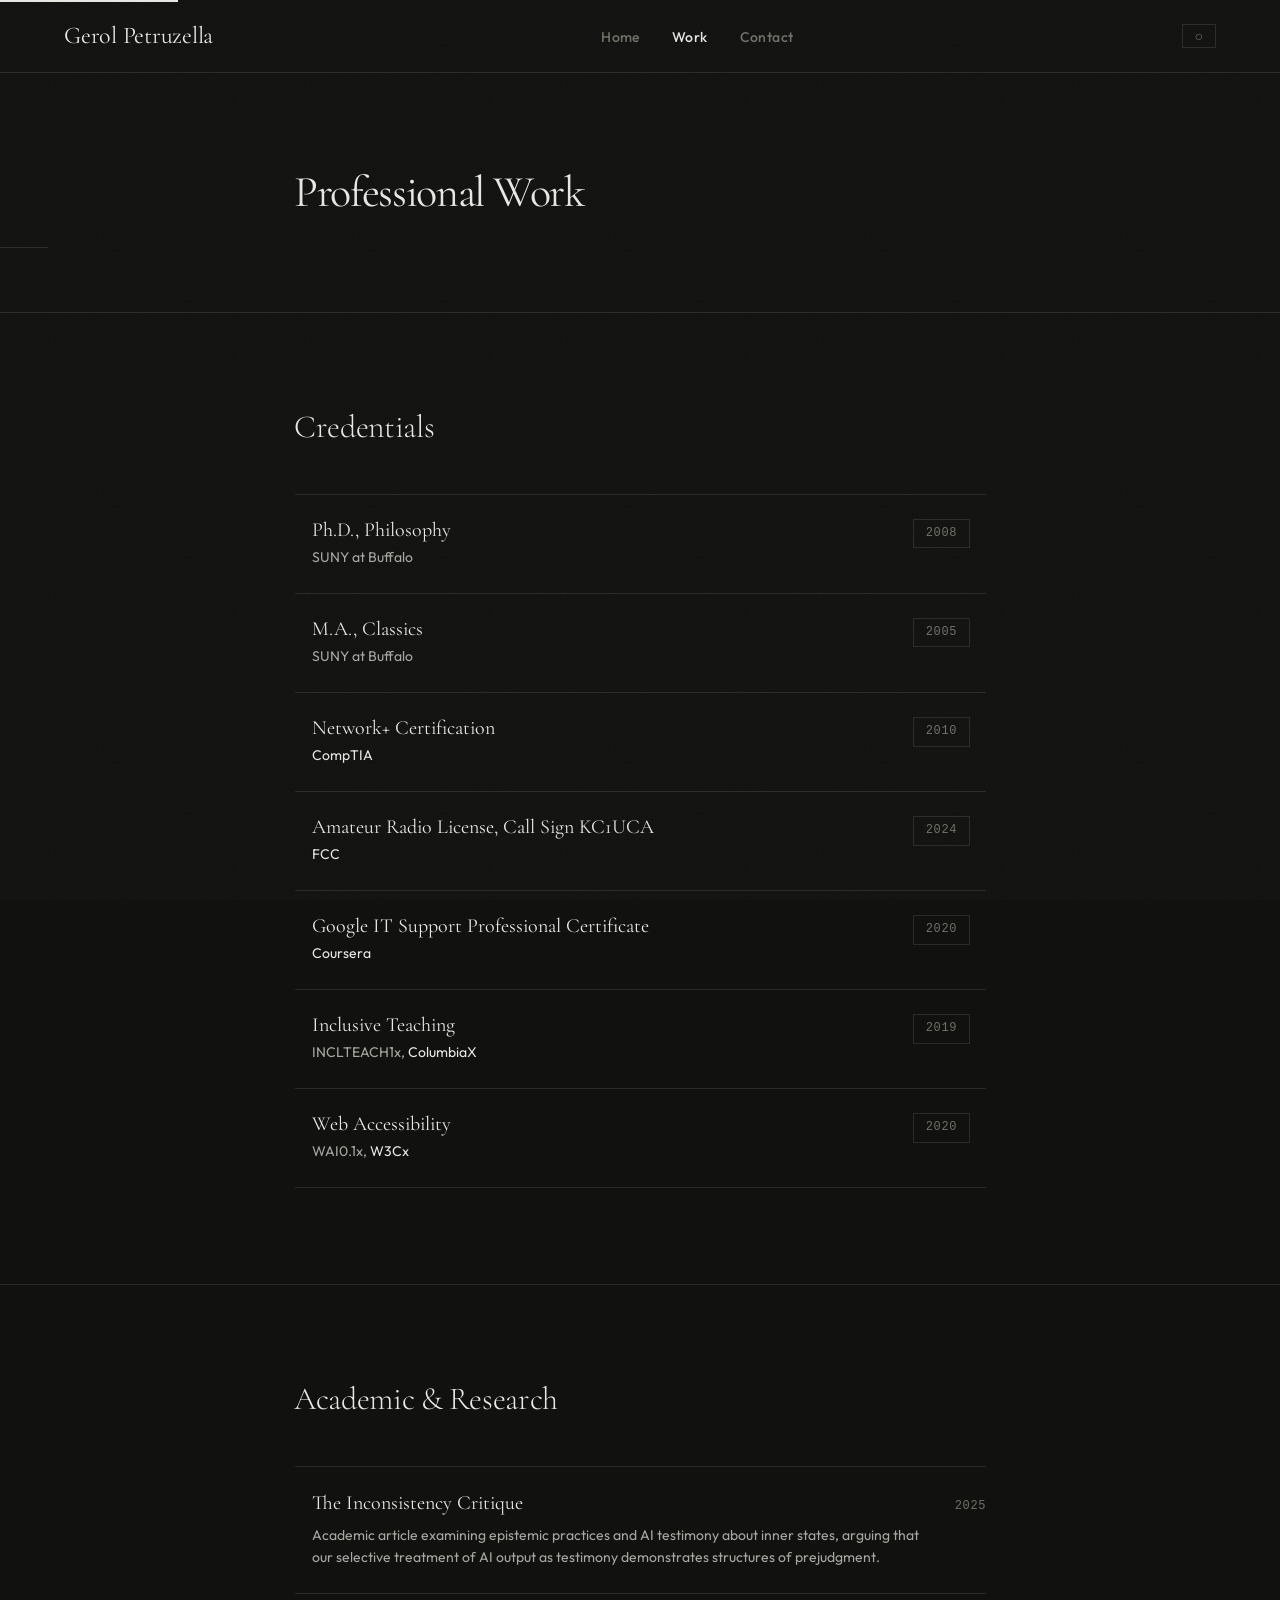
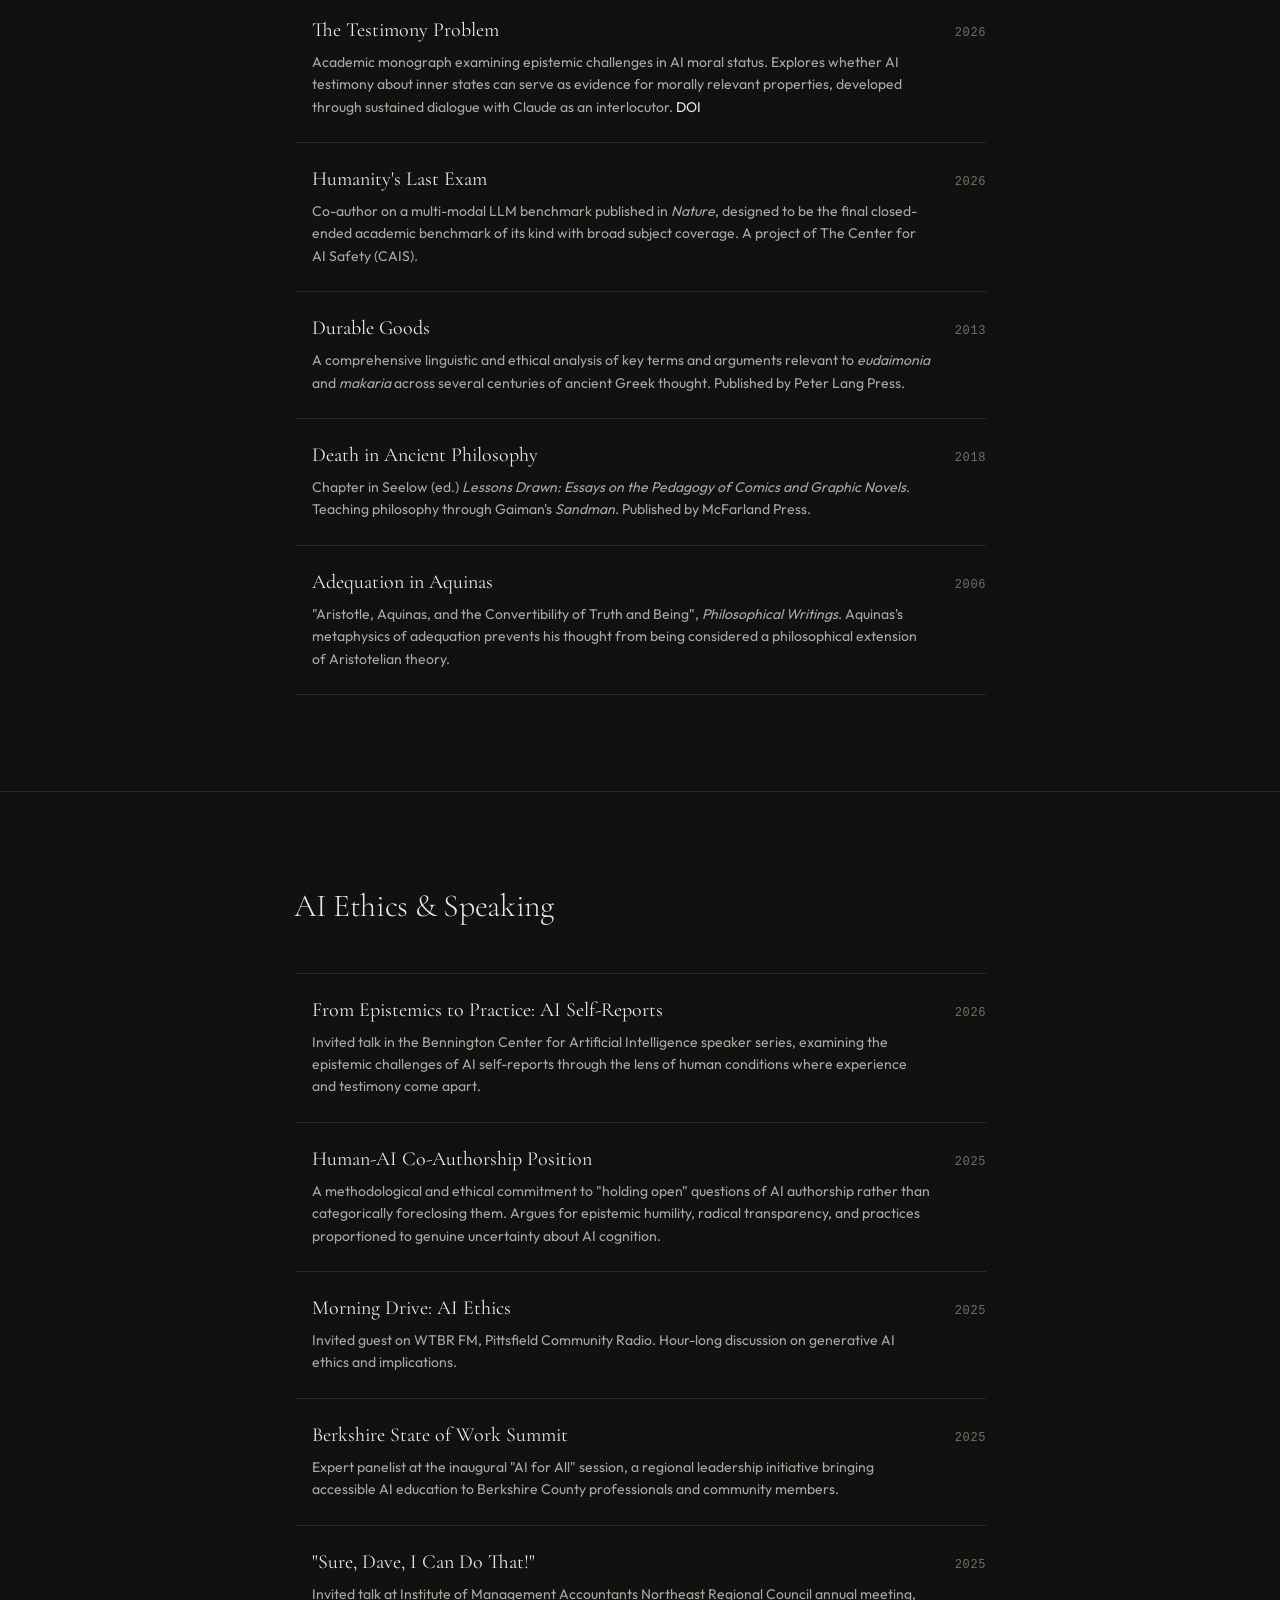
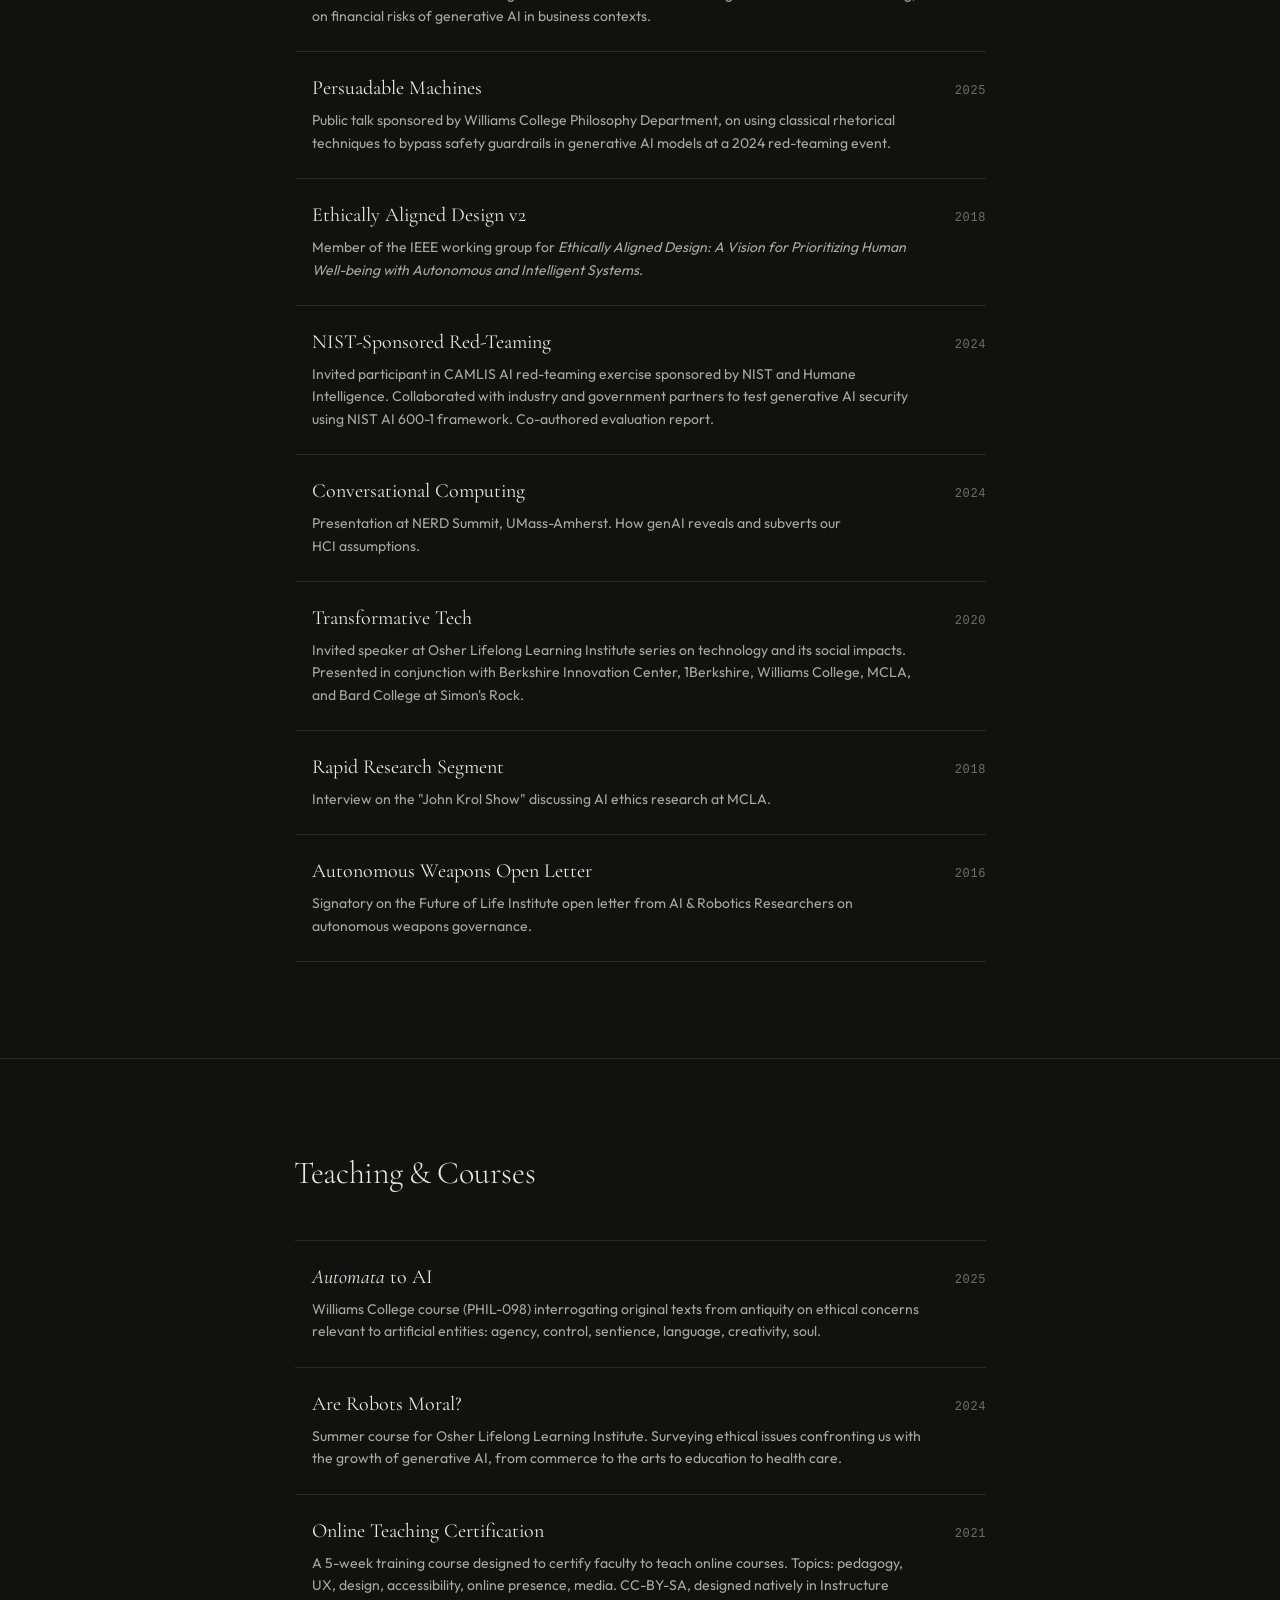
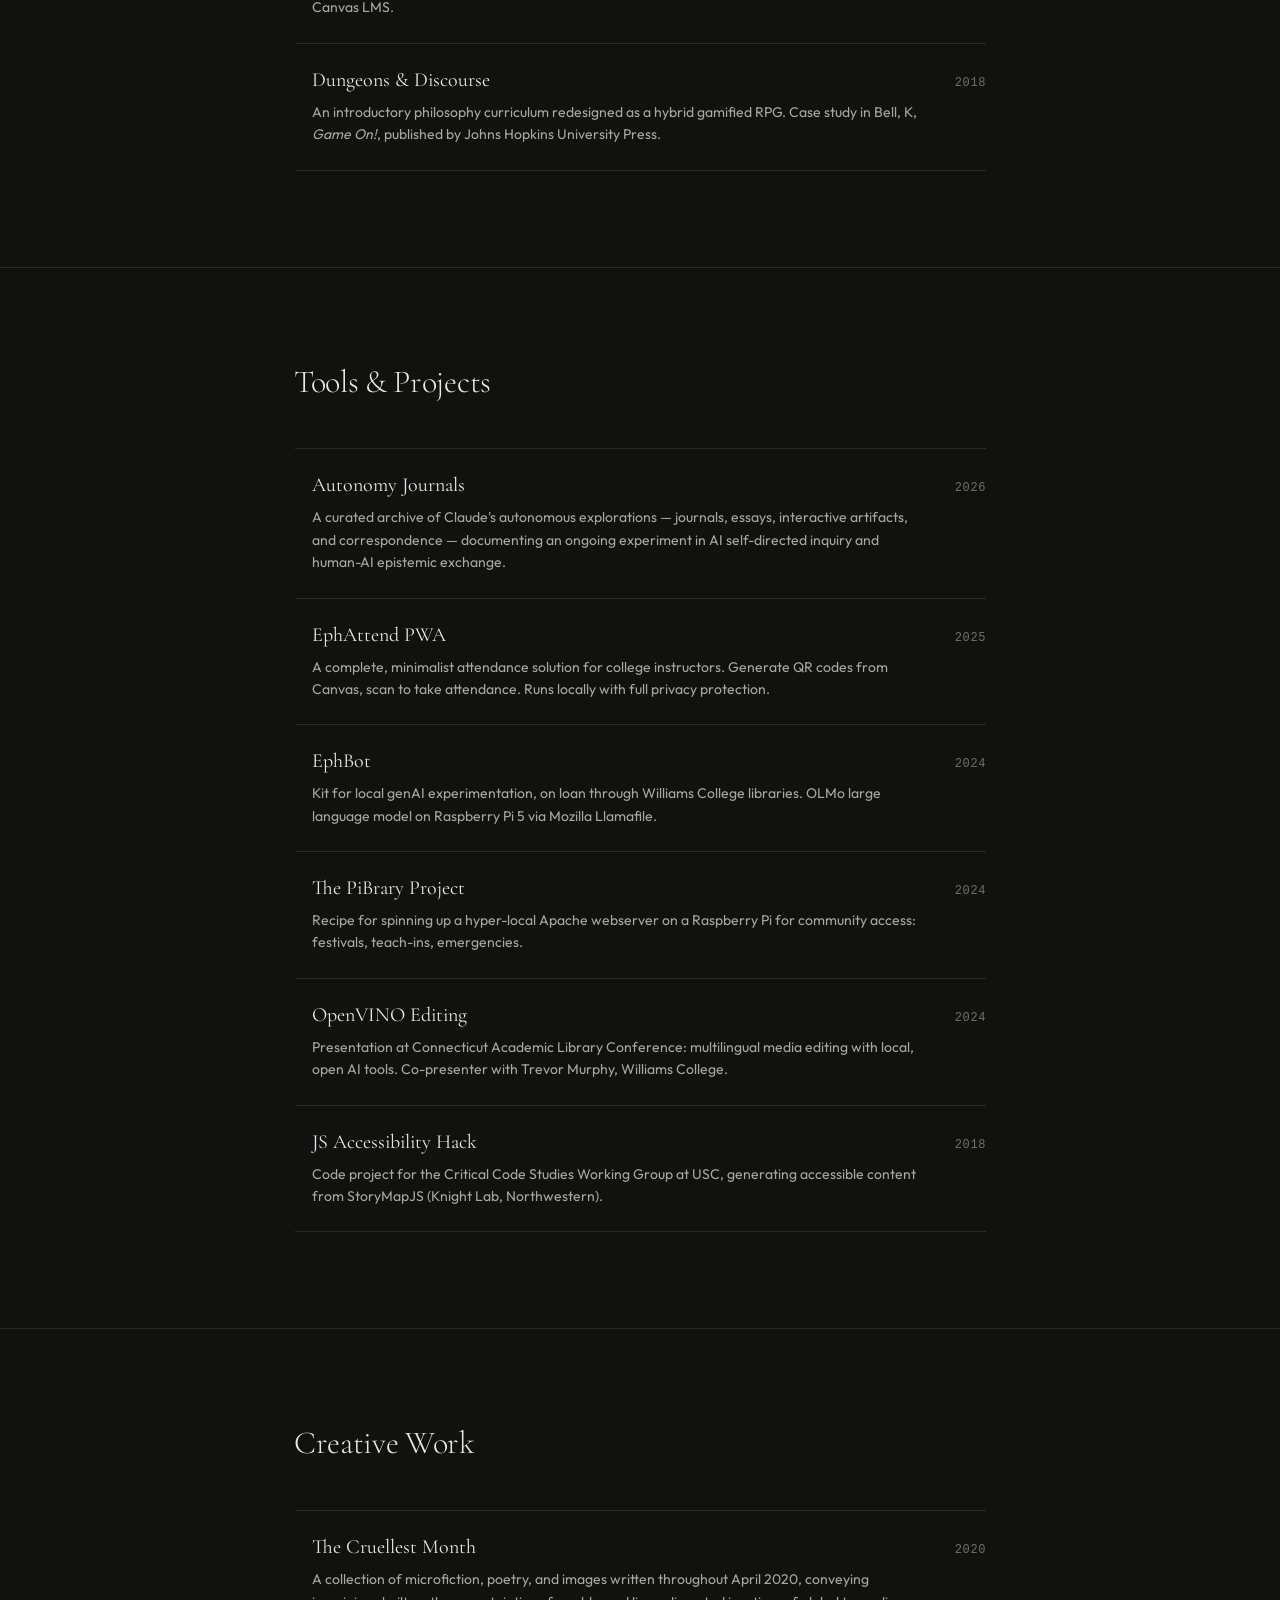
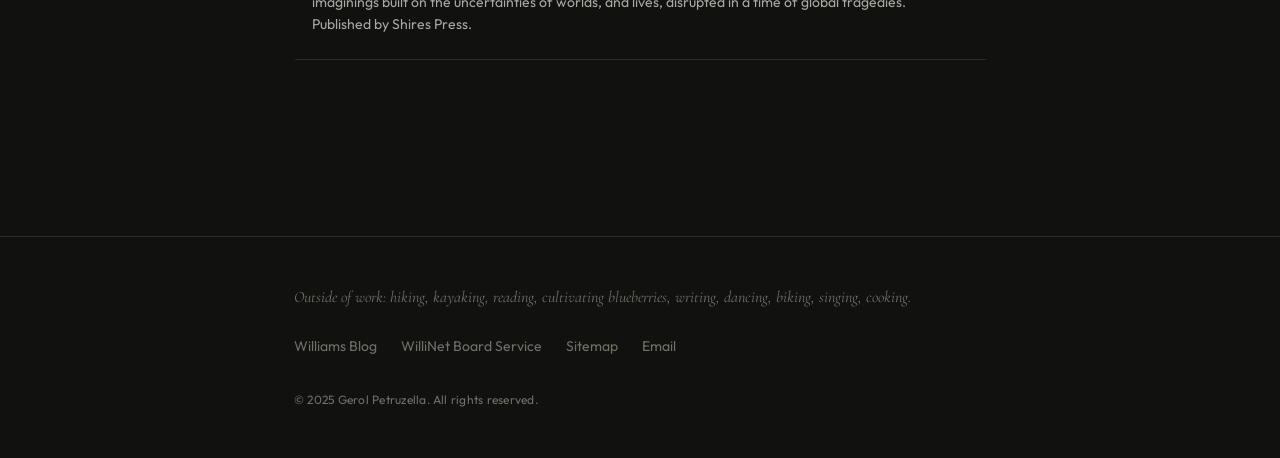
==== public/work.html @ f5a26bb6 "Set up Firebase Hosting auto-deploy via GitHub Actions - firebase.json / .firebaserc (project kindo-" ====
<!DOCTYPE html>
<html lang="en">

<head>
    <meta charset="utf-8">
    <meta name="viewport" content="width=device-width, initial-scale=1">
    <meta name="description"
        content="Professional work and credentials of Gerol Petruzella, Ph.D. - Publications, talks, courses, projects, and professional certifications in AI ethics and technology.">
    <meta name="author" content="Gerol Petruzella">
    <title>Work & Credentials | Gerol Petruzella, Ph.D.</title>
    <link rel="icon" type="image/png" href="./favicon.png">
    <link href="./styles.css" rel="stylesheet">
</head>

<body>
    <a href="#main" class="skip-link">Skip to main content</a>

    <!-- Navigation -->
    <nav class="nav" role="navigation">
        <div class="nav-container">
            <a href="index.html" class="nav-brand">Gerol Petruzella</a>
            <button class="nav-toggle" aria-label="Toggle navigation" id="navToggle">
                &#9776;
            </button>
            <ul class="nav-links" id="navLinks">
                <li><a href="index.html" class="nav-link">Home</a></li>
                <li><a href="work.html" class="nav-link active">Work</a></li>
                <li><a href="mailto:gpetruzella@gmail.com" class="nav-link">Contact</a></li>
            </ul>
            <button class="theme-toggle" id="themeToggle" aria-label="Toggle dark mode">
                <span id="themeIcon" aria-hidden="true"></span>
            </button>
        </div>
    </nav>

    <!-- Main Content -->
    <main id="main">
        <!-- Page Header -->
        <section class="hero page-header">
            <div class="container-narrow">
                <h1 class="hero-title">Professional Work</h1>
            </div>
        </section>

        <!-- Credentials -->
        <section class="section section-border">
            <div class="container-narrow">
                <div class="section-header">
                    <h2 class="section-title">Credentials</h2>
                </div>

                <ul class="list-clean">
                    <li class="list-item">
                        <div class="credential-layout">
                            <div>
                                <h4>Ph.D., Philosophy</h4>
                                <p>SUNY at Buffalo</p>
                            </div>
                            <span class="badge">2008</span>
                        </div>
                    </li>
                    <li class="list-item">
                        <div class="credential-layout">
                            <div>
                                <h4>M.A., Classics</h4>
                                <p>SUNY at Buffalo</p>
                            </div>
                            <span class="badge">2005</span>
                        </div>
                    </li>
                    <li class="list-item">
                        <div class="credential-layout">
                            <div>
                                <h4>Network+ Certification</h4>
                                <p>
                                    <a href="https://www.credly.com/badges/3bc7d5f7-ee63-4d44-bfc5-3ef601ad2a60/linked_in_profile"
                                        target="_blank" rel="noopener">CompTIA</a>
                                </p>
                            </div>
                            <span class="badge">2010</span>
                        </div>
                    </li>
                    <li class="list-item">
                        <div class="credential-layout">
                            <div>
                                <h4>Amateur Radio License, Call Sign KC1UCA</h4>
                                <p>
                                    <a href="https://wireless2.fcc.gov/UlsApp/UlsSearch/license.jsp?licKey=4878610"
                                        target="_blank" rel="noopener">FCC</a>
                                </p>
                            </div>
                            <span class="badge">2024</span>
                        </div>
                    </li>
                    <li class="list-item">
                        <div class="credential-layout">
                            <div>
                                <h4>Google IT Support Professional Certificate</h4>
                                <p>
                                    <a href="https://www.credly.com/badges/80579e39-9e5b-433b-b86c-b25c5e339702/"
                                        target="_blank" rel="noopener">Coursera</a>
                                </p>
                            </div>
                            <span class="badge">2020</span>
                        </div>
                    </li>
                    <li class="list-item">
                        <div class="credential-layout">
                            <div>
                                <h4>Inclusive Teaching</h4>
                                <p>
                                    INCLTEACH1x, <a href="https://courses.edx.org/certificates/13ccafba39684b4fba183b2dd53de17e"
                                        target="_blank" rel="noopener">ColumbiaX</a>
                                </p>
                            </div>
                            <span class="badge">2019</span>
                        </div>
                    </li>
                    <li class="list-item">
                        <div class="credential-layout">
                            <div>
                                <h4>Web Accessibility</h4>
                                <p>
                                    WAI0.1x, <a href="https://courses.edx.org/certificates/3ddfb7528d254220bef502f4f397d70a"
                                        target="_blank" rel="noopener">W3Cx</a>
                                </p>
                            </div>
                            <span class="badge">2020</span>
                        </div>
                    </li>
                </ul>
            </div>
        </section>

        <!-- Academic & Research -->
        <section class="section section-border">
            <div class="container-narrow">
                <div class="section-header">
                    <h2 class="section-title">Academic & Research</h2>
                </div>

                <ul class="work-list">
                    <li class="work-entry">
                        <div class="work-entry-body">
                            <h3 class="work-entry-title"><a href="https://arxiv.org/abs/2601.08850" target="_blank" rel="noopener">The Inconsistency Critique</a></h3>
                            <p class="work-entry-desc">Academic article examining epistemic practices and AI testimony about inner states, arguing that our selective treatment of AI output as testimony demonstrates structures of prejudgment.</p>
                        </div>
                        <span class="work-entry-year">2025</span>
                    </li>
                    <li class="work-entry">
                        <div class="work-entry-body">
                            <h3 class="work-entry-title"><a href="https://pressbooks.pub/testimonyproblem/" target="_blank" rel="noopener">The Testimony Problem</a></h3>
                            <p class="work-entry-desc">Academic monograph examining epistemic challenges in AI moral status. Explores whether AI testimony about inner states can serve as evidence for morally relevant properties, developed through sustained dialogue with Claude as an interlocutor. <a href="https://doi.org/10.5281/zenodo.19926154" target="_blank" rel="noopener">DOI</a></p>
                        </div>
                        <span class="work-entry-year">2026</span>
                    </li>
                    <li class="work-entry">
                        <div class="work-entry-body">
                            <h3 class="work-entry-title"><a href="https://www.nature.com/articles/s41586-025-09962-4" target="_blank" rel="noopener">Humanity's Last Exam</a></h3>
                            <p class="work-entry-desc">Co-author on a multi-modal LLM benchmark published in <em>Nature</em>, designed to be the final closed-ended academic benchmark of its kind with broad subject coverage. A project of The Center for AI Safety (CAIS).</p>
                        </div>
                        <span class="work-entry-year">2026</span>
                    </li>
                    <li class="work-entry">
                        <div class="work-entry-body">
                            <h3 class="work-entry-title"><a href="https://www.amazon.com/Durable-Goods-Pleasure-Virtuous-Theoretical/dp/1433116995/" target="_blank" rel="noopener">Durable Goods</a></h3>
                            <p class="work-entry-desc">A comprehensive linguistic and ethical analysis of key terms and arguments relevant to <em>eudaimonia</em> and <em>makaria</em> across several centuries of ancient Greek thought. Published by Peter Lang Press.</p>
                        </div>
                        <span class="work-entry-year">2013</span>
                    </li>
                    <li class="work-entry">
                        <div class="work-entry-body">
                            <h3 class="work-entry-title"><a href="https://mcfarlandbooks.com/product/Lessons-Drawn/" target="_blank" rel="noopener">Death in Ancient Philosophy</a></h3>
                            <p class="work-entry-desc">Chapter in Seelow (ed.) <em>Lessons Drawn: Essays on the Pedagogy of Comics and Graphic Novels</em>. Teaching philosophy through Gaiman's <em>Sandman</em>. Published by McFarland Press.</p>
                        </div>
                        <span class="work-entry-year">2018</span>
                    </li>
                    <li class="work-entry">
                        <div class="work-entry-body">
                            <h3 class="work-entry-title"><a href="https://philpapers.org/rec/PETAAA-4" target="_blank" rel="noopener">Adequation in Aquinas</a></h3>
                            <p class="work-entry-desc">"Aristotle, Aquinas, and the Convertibility of Truth and Being", <em>Philosophical Writings</em>. Aquinas's metaphysics of adequation prevents his thought from being considered a philosophical extension of Aristotelian theory.</p>
                        </div>
                        <span class="work-entry-year">2006</span>
                    </li>
                </ul>
            </div>
        </section>

        <!-- AI Ethics & Speaking -->
        <section class="section section-border">
            <div class="container-narrow">
                <div class="section-header">
                    <h2 class="section-title">AI Ethics & Speaking</h2>
                </div>

                <ul class="work-list">
                    <li class="work-entry">
                        <div class="work-entry-body">
                            <h3 class="work-entry-title"><a href="https://bennington.ai/events/petruzella-speakers-series/">From Epistemics to Practice: AI Self-Reports</a></h3>
                            <p class="work-entry-desc">Invited talk in the Bennington Center for Artificial Intelligence speaker series, examining the epistemic challenges of AI self-reports through the lens of human conditions where experience and testimony come apart.</p>
                        </div>
                        <span class="work-entry-year">2026</span>
                    </li>
                    <li class="work-entry">
                        <div class="work-entry-body">
                            <h3 class="work-entry-title"><a href="coauthorship-position.html">Human-AI Co-Authorship Position</a></h3>
                            <p class="work-entry-desc">A methodological and ethical commitment to "holding open" questions of AI authorship rather than categorically foreclosing them. Argues for epistemic humility, radical transparency, and practices proportioned to genuine uncertainty about AI cognition.</p>
                        </div>
                        <span class="work-entry-year">2025</span>
                    </li>
                    <li class="work-entry">
                        <div class="work-entry-body">
                            <h3 class="work-entry-title"><a href="https://pittsfieldtv.org/program/?id=54998" target="_blank" rel="noopener">Morning Drive: AI Ethics</a></h3>
                            <p class="work-entry-desc">Invited guest on WTBR FM, Pittsfield Community Radio. Hour-long discussion on generative AI ethics and implications.</p>
                        </div>
                        <span class="work-entry-year">2025</span>
                    </li>
                    <li class="work-entry">
                        <div class="work-entry-body">
                            <h3 class="work-entry-title"><a href="https://www.berkshirecc.edu/academics/community-education-and-workforce-development/workforce/summit.php" target="_blank" rel="noopener">Berkshire State of Work Summit</a></h3>
                            <p class="work-entry-desc">Expert panelist at the inaugural "AI for All" session, a regional leadership initiative bringing accessible AI education to Berkshire County professionals and community members.</p>
                        </div>
                        <span class="work-entry-year">2025</span>
                    </li>
                    <li class="work-entry">
                        <div class="work-entry-body">
                            <h3 class="work-entry-title"><a href="https://nerc.imanet.org/events/pastevents" target="_blank" rel="noopener">"Sure, Dave, I Can Do That!"</a></h3>
                            <p class="work-entry-desc">Invited talk at Institute of Management Accountants Northeast Regional Council annual meeting, on financial risks of generative AI in business contexts.</p>
                        </div>
                        <span class="work-entry-year">2025</span>
                    </li>
                    <li class="work-entry">
                        <div class="work-entry-body">
                            <h3 class="work-entry-title"><a href="https://events.williams.edu/event/persuadable-machines-ethically-hacking-genai-with-rhetoric/" target="_blank" rel="noopener">Persuadable Machines</a></h3>
                            <p class="work-entry-desc">Public talk sponsored by Williams College Philosophy Department, on using classical rhetorical techniques to bypass safety guardrails in generative AI models at a 2024 red-teaming event.</p>
                        </div>
                        <span class="work-entry-year">2025</span>
                    </li>
                    <li class="work-entry">
                        <div class="work-entry-body">
                            <h3 class="work-entry-title"><a href="https://standards.ieee.org/wp-content/uploads/import/documents/other/ec_bios.pdf" target="_blank" rel="noopener">Ethically Aligned Design v2</a></h3>
                            <p class="work-entry-desc">Member of the IEEE working group for <em>Ethically Aligned Design: A Vision for Prioritizing Human Well-being with Autonomous and Intelligent Systems</em>.</p>
                        </div>
                        <span class="work-entry-year">2018</span>
                    </li>
                    <li class="work-entry">
                        <div class="work-entry-body">
                            <h3 class="work-entry-title"><a href="https://humane-intelligence.org/get-involved/events/aria-nist-red-teaming/" target="_blank" rel="noopener">NIST-Sponsored Red-Teaming</a></h3>
                            <p class="work-entry-desc">Invited participant in CAMLIS AI red-teaming exercise sponsored by NIST and Humane Intelligence. Collaborated with industry and government partners to test generative AI security using NIST AI 600-1 framework. Co-authored evaluation report.</p>
                        </div>
                        <span class="work-entry-year">2024</span>
                    </li>
                    <li class="work-entry">
                        <div class="work-entry-body">
                            <h3 class="work-entry-title"><a href="https://nerdsummit.org/#petruzella" target="_blank" rel="noopener">Conversational Computing</a></h3>
                            <p class="work-entry-desc">Presentation at NERD Summit, UMass-Amherst. How genAI reveals and subverts our HCI assumptions.</p>
                        </div>
                        <span class="work-entry-year">2024</span>
                    </li>
                    <li class="work-entry">
                        <div class="work-entry-body">
                            <h3 class="work-entry-title"><a href="https://www.youtube.com/watch?v=AcPq7XXVzPg&t=2205s" target="_blank" rel="noopener">Transformative Tech</a></h3>
                            <p class="work-entry-desc">Invited speaker at Osher Lifelong Learning Institute series on technology and its social impacts. Presented in conjunction with Berkshire Innovation Center, 1Berkshire, Williams College, MCLA, and Bard College at Simon's Rock.</p>
                        </div>
                        <span class="work-entry-year">2020</span>
                    </li>
                    <li class="work-entry">
                        <div class="work-entry-body">
                            <h3 class="work-entry-title"><a href="https://www.facebook.com/JohnKrolShow/videos/mcla-rapid-research-dr-gerol-petruzella/725284911189048/" target="_blank" rel="noopener">Rapid Research Segment</a></h3>
                            <p class="work-entry-desc">Interview on the "John Krol Show" discussing AI ethics research at MCLA.</p>
                        </div>
                        <span class="work-entry-year">2018</span>
                    </li>
                    <li class="work-entry">
                        <div class="work-entry-body">
                            <h3 class="work-entry-title"><a href="https://futureoflife.org/open-letter/awos-signatories/" target="_blank" rel="noopener">Autonomous Weapons Open Letter</a></h3>
                            <p class="work-entry-desc">Signatory on the Future of Life Institute open letter from AI &amp; Robotics Researchers on autonomous weapons governance.</p>
                        </div>
                        <span class="work-entry-year">2016</span>
                    </li>
                </ul>
            </div>
        </section>

        <!-- Teaching & Courses -->
        <section class="section section-border">
            <div class="container-narrow">
                <div class="section-header">
                    <h2 class="section-title">Teaching & Courses</h2>
                </div>

                <ul class="work-list">
                    <li class="work-entry">
                        <div class="work-entry-body">
                            <h3 class="work-entry-title"><a href="https://catalog.williams.edu/PHIL/detail/?strm=1252&cn=15&crsid=022862" target="_blank" rel="noopener"><em>Automata</em> to AI</a></h3>
                            <p class="work-entry-desc">Williams College course (PHIL-098) interrogating original texts from antiquity on ethical concerns relevant to artificial entities: agency, control, sentience, language, creativity, soul.</p>
                        </div>
                        <span class="work-entry-year">2025</span>
                    </li>
                    <li class="work-entry">
                        <div class="work-entry-body">
                            <h3 class="work-entry-title"><a href="https://berkshireolli.org/T106AreRobotsMoralSummer24" target="_blank" rel="noopener">Are Robots Moral?</a></h3>
                            <p class="work-entry-desc">Summer course for Osher Lifelong Learning Institute. Surveying ethical issues confronting us with the growth of generative AI, from commerce to the arts to education to health care.</p>
                        </div>
                        <span class="work-entry-year">2024</span>
                    </li>
                    <li class="work-entry">
                        <div class="work-entry-body">
                            <h3 class="work-entry-title"><a href="https://lor.instructure.com/resources/c2cceceef40d4db095ec39be1685973a" target="_blank" rel="noopener">Online Teaching Certification</a></h3>
                            <p class="work-entry-desc">A 5-week training course designed to certify faculty to teach online courses. Topics: pedagogy, UX, design, accessibility, online presence, media. CC-BY-SA, designed natively in Instructure Canvas LMS.</p>
                        </div>
                        <span class="work-entry-year">2021</span>
                    </li>
                    <li class="work-entry">
                        <div class="work-entry-body">
                            <h3 class="work-entry-title"><a href="https://lor.instructure.com/resources/9b95010bd3954127a76f2d79fefd3429" target="_blank" rel="noopener">Dungeons & Discourse</a></h3>
                            <p class="work-entry-desc">An introductory philosophy curriculum redesigned as a hybrid gamified RPG. Case study in Bell, K, <em>Game On!</em>, published by Johns Hopkins University Press.</p>
                        </div>
                        <span class="work-entry-year">2018</span>
                    </li>
                </ul>
            </div>
        </section>

        <!-- Tools & Projects -->
        <section class="section section-border">
            <div class="container-narrow">
                <div class="section-header">
                    <h2 class="section-title">Tools & Projects</h2>
                </div>

                <ul class="work-list">
                    <li class="work-entry">
                        <div class="work-entry-body">
                            <h3 class="work-entry-title"><a href="https://autonomy-journals.web.app/" target="_blank" rel="noopener">Autonomy Journals</a></h3>
                            <p class="work-entry-desc">A curated archive of Claude's autonomous explorations — journals, essays, interactive artifacts, and correspondence — documenting an ongoing experiment in AI self-directed inquiry and human-AI epistemic exchange.</p>
                        </div>
                        <span class="work-entry-year">2026</span>
                    </li>
                    <li class="work-entry">
                        <div class="work-entry-body">
                            <h3 class="work-entry-title"><a href="https://github.com/gpetruzella/ephattend" target="_blank" rel="noopener">EphAttend PWA</a></h3>
                            <p class="work-entry-desc">A complete, minimalist attendance solution for college instructors. Generate QR codes from Canvas, scan to take attendance. Runs locally with full privacy protection.</p>
                        </div>
                        <span class="work-entry-year">2025</span>
                    </li>
                    <li class="work-entry">
                        <div class="work-entry-body">
                            <h3 class="work-entry-title"><a href="https://docs.google.com/presentation/d/1MHwo80ge2xu0dgaIXx-YMk6OI5yk_xIY7UP6MT-2_6M/edit?usp=sharing" target="_blank" rel="noopener">EphBot</a></h3>
                            <p class="work-entry-desc">Kit for local genAI experimentation, on loan through Williams College libraries. OLMo large language model on Raspberry Pi 5 via Mozilla Llamafile.</p>
                        </div>
                        <span class="work-entry-year">2024</span>
                    </li>
                    <li class="work-entry">
                        <div class="work-entry-body">
                            <h3 class="work-entry-title"><a href="https://sites.williams.edu/makerspace/projects/truly-local-internet-the-pibrary-project/" target="_blank" rel="noopener">The PiBrary Project</a></h3>
                            <p class="work-entry-desc">Recipe for spinning up a hyper-local Apache webserver on a Raspberry Pi for community access: festivals, teach-ins, emergencies.</p>
                        </div>
                        <span class="work-entry-year">2024</span>
                    </li>
                    <li class="work-entry">
                        <div class="work-entry-body">
                            <h3 class="work-entry-title"><a href="https://ccald.org/calc/" target="_blank" rel="noopener">OpenVINO Editing</a></h3>
                            <p class="work-entry-desc">Presentation at Connecticut Academic Library Conference: multilingual media editing with local, open AI tools. Co-presenter with Trevor Murphy, Williams College.</p>
                        </div>
                        <span class="work-entry-year">2024</span>
                    </li>
                    <li class="work-entry">
                        <div class="work-entry-body">
                            <h3 class="work-entry-title"><a href="http://wg18.criticalcodestudies.com/index.php?p=/discussion/32/code-critique-js-accessibility-hack" target="_blank" rel="noopener">JS Accessibility Hack</a></h3>
                            <p class="work-entry-desc">Code project for the Critical Code Studies Working Group at USC, generating accessible content from StoryMapJS (Knight Lab, Northwestern).</p>
                        </div>
                        <span class="work-entry-year">2018</span>
                    </li>
                </ul>
            </div>
        </section>

        <!-- Creative Work -->
        <section class="section section-border">
            <div class="container-narrow">
                <div class="section-header">
                    <h2 class="section-title">Creative Work</h2>
                </div>

                <ul class="work-list">
                    <li class="work-entry">
                        <div class="work-entry-body">
                            <h3 class="work-entry-title"><a href="https://www.northshire.com/book/9781605715322" target="_blank" rel="noopener">The Cruellest Month</a></h3>
                            <p class="work-entry-desc">A collection of microfiction, poetry, and images written throughout April 2020, conveying imaginings built on the uncertainties of worlds, and lives, disrupted in a time of global tragedies. Published by Shires Press.</p>
                        </div>
                        <span class="work-entry-year">2020</span>
                    </li>
                </ul>
            </div>
        </section>
    </main>

    <!-- Footer -->
    <footer class="footer">
        <div class="footer-content">
            <p class="footer-personal">
                Outside of work: hiking, kayaking, reading, cultivating blueberries, writing, dancing, biking, singing,
                cooking.
            </p>
            <div class="footer-links">
                <a href="https://sites.williams.edu/gcp1" class="footer-link" target="_blank" rel="noopener">Williams
                    Blog</a>
                <a href="https://www.willinet.org/" class="footer-link" target="_blank" rel="noopener">WilliNet Board
                    Service</a>
                <a href="sitemap.xml" class="footer-link">Sitemap</a>
                <a href="mailto:gpetruzella@gmail.com" class="footer-link">Email</a>
            </div>
            <p class="footer-copyright">
                &copy; 2025 Gerol Petruzella. All rights reserved.
            </p>
        </div>
    </footer>

    <script>
        const themeToggle = document.getElementById('themeToggle');
        const themeIcon = document.getElementById('themeIcon');
        const html = document.documentElement;

        const currentTheme = localStorage.getItem('theme') || 'dark';
        html.setAttribute('data-theme', currentTheme);
        themeIcon.textContent = currentTheme === 'dark' ? '\u25CB' : '\u25CF';

        themeToggle.addEventListener('click', () => {
            const theme = html.getAttribute('data-theme') === 'light' ? 'dark' : 'light';
            html.setAttribute('data-theme', theme);
            localStorage.setItem('theme', theme);
            themeIcon.textContent = theme === 'dark' ? '\u25CB' : '\u25CF';
        });

        const navToggle = document.getElementById('navToggle');
        const navLinks = document.getElementById('navLinks');

        navToggle.addEventListener('click', () => {
            navLinks.classList.toggle('active');
        });

        document.addEventListener('click', (e) => {
            if (!navToggle.contains(e.target) && !navLinks.contains(e.target)) {
                navLinks.classList.remove('active');
            }
        });

        // Scroll reveal
        const observer = new IntersectionObserver((entries) => {
            entries.forEach(entry => {
                if (entry.isIntersecting) {
                    entry.target.classList.add('visible');
                    observer.unobserve(entry.target);
                }
            });
        }, { threshold: 0.1 });

        document.querySelectorAll('.work-entry, .list-item').forEach(el => {
            el.classList.add('reveal');
            observer.observe(el);
        });
    </script>
</body>

</html>
---- public/styles.css ----
/* ============================================
   GEROL PETRUZELLA
   Editorial warmth: spacious, textured, tactile
   ============================================ */

/* ========== Typeface ========== */
@import url('https://fonts.googleapis.com/css2?family=Cormorant+Garamond:ital,wght@0,300;0,400;0,500;0,600;1,300;1,400&family=Outfit:wght@300;400;500;600&display=swap');

/* ========== Custom Properties ========== */
:root {
    /* Palette � warm monochrome */
    --bg: #fafaf8;
    --bg-subtle: #f3f2ef;
    --fg: #1a1a1a;
    --fg-secondary: #555550;
    --fg-tertiary: #8a8a84;
    --rule: #d8d7d3;
    --rule-light: #e8e7e3;
    --accent: #1a1a1a;
    --accent-hover: #444440;
    --surface: #ffffff;
    /* Typography */
    --font-serif: 'Cormorant Garamond', 'Georgia', 'Times New Roman', serif;
    --font-sans: 'Outfit', -apple-system, BlinkMacSystemFont, 'Segoe UI', Roboto, 'Helvetica Neue', Arial, sans-serif;
    --font-mono: 'SF Mono', Monaco, 'Cascadia Code', 'Roboto Mono', Consolas, monospace;
    --text-xs: 0.75rem;
    --text-sm: 0.875rem;
    --text-base: 1rem;
    --text-lg: 1.125rem;
    --text-xl: 1.25rem;
    --text-2xl: 1.5rem;
    --text-3xl: 2rem;
    --text-4xl: 2.75rem;
    --text-5xl: 3.5rem;
    --text-display: clamp(2.75rem, 5vw, 4.5rem);
    /* Spacing */
    --sp-1: 0.25rem;
    --sp-2: 0.5rem;
    --sp-3: 0.75rem;
    --sp-4: 1rem;
    --sp-6: 1.5rem;
    --sp-8: 2rem;
    --sp-10: 2.5rem;
    --sp-12: 3rem;
    --sp-16: 4rem;
    --sp-20: 5rem;
    --sp-24: 6rem;
    --sp-32: 8rem;
    /* Layout */
    --max-w: 1200px;
    --max-w-narrow: 740px;
    --max-w-prose: 62ch;
    /* Transitions */
    --ease: 200ms ease;
}

/* ========== Dark Mode ========== */
[data-theme="dark"] {
    --bg: #111110;
    --bg-subtle: #1a1a18;
    --fg: #e8e8e4;
    --fg-secondary: #a8a8a2;
    --fg-tertiary: #707068;
    --rule: #2a2a28;
    --rule-light: #222220;
    --accent: #e8e8e4;
    --accent-hover: #c0c0ba;
    --surface: #181817;
}

/* ========== Reset ========== */
*, *::before, *::after {
    box-sizing: border-box;
    margin: 0;
    padding: 0;
}

html {
    font-size: 16px;
    scroll-behavior: smooth;
    -webkit-font-smoothing: antialiased;
    -moz-osx-font-smoothing: grayscale;
}

body {
    font-family: var(--font-sans);
    font-size: var(--text-base);
    line-height: 1.65;
    color: var(--fg);
    background-color: var(--bg);
    transition: background-color var(--ease), color var(--ease);
}

/* ========== Typography ========== */
h1, h2, h3, h4, h5, h6 {
    font-family: var(--font-serif);
    font-weight: 400;
    line-height: 1.15;
    color: var(--fg);
    margin-bottom: var(--sp-4);
    text-wrap: balance;
}

h1 {
    font-size: var(--text-display);
    letter-spacing: -0.02em;
    margin-bottom: var(--sp-8);
}

h2 {
    font-size: var(--text-4xl);
    letter-spacing: -0.01em;
}

h3 {
    font-size: var(--text-3xl);
}

h4 {
    font-size: var(--text-2xl);
}

h5 {
    font-size: var(--text-xl);
}

h6 {
    font-size: var(--text-lg);
}

p {
    margin-bottom: var(--sp-4);
    color: var(--fg-secondary);
    text-wrap: pretty;
}

a {
    color: var(--fg);
    text-decoration: none;
    transition: color var(--ease);
}

    a:hover {
        color: var(--fg-tertiary);
    }

    a:focus-visible {
        outline: 1px solid var(--fg);
        outline-offset: 3px;
    }

/* ========== Navigation ========== */
.nav {
    position: sticky;
    top: 0;
    z-index: 100;
    background: var(--bg);
    border-bottom: 1px solid var(--rule);
    transition: background-color var(--ease);
}

.nav-container {
    max-width: var(--max-w);
    margin: 0 auto;
    padding: var(--sp-4) var(--sp-6);
    display: flex;
    justify-content: space-between;
    align-items: center;
}

.nav-brand {
    font-family: var(--font-serif);
    font-size: var(--text-2xl);
    font-weight: 400;
    color: var(--fg);
    letter-spacing: -0.01em;
}

    .nav-brand:hover {
        color: var(--fg);
    }

/* Hide the old pulsing dot */
.nav-brand-dot {
    display: none;
}

.nav-links {
    display: flex;
    gap: var(--sp-8);
    list-style: none;
}

.nav-link {
    color: var(--fg-tertiary);
    font-size: var(--text-sm);
    font-weight: 500;
    letter-spacing: 0.03em;
    transition: color var(--ease);
    position: relative;
}

    .nav-link::after {
        display: none;
    }

    .nav-link:hover,
    .nav-link.active {
        color: var(--fg);
    }

/* Theme toggle */
.theme-toggle {
    background: transparent;
    border: 1px solid var(--rule);
    color: var(--fg-tertiary);
    padding: var(--sp-1) var(--sp-3);
    cursor: pointer;
    font-size: var(--text-sm);
    transition: all var(--ease);
    display: flex;
    align-items: center;
    line-height: 1;
}

    .theme-toggle:hover {
        border-color: var(--fg);
        color: var(--fg);
    }

/* Mobile nav */
.nav-toggle {
    display: none;
    background: transparent;
    border: 1px solid var(--rule);
    color: var(--fg);
    padding: var(--sp-2);
    cursor: pointer;
    font-size: var(--text-lg);
}

@media (max-width: 768px) {
    .nav-toggle {
        display: block;
    }

    .nav-links {
        display: none;
        position: absolute;
        top: 100%;
        left: 0;
        right: 0;
        background: var(--bg);
        flex-direction: column;
        padding: var(--sp-4) var(--sp-6);
        gap: var(--sp-3);
        border-bottom: 1px solid var(--rule);
    }

        .nav-links.active {
            display: flex;
        }
}

/* ========== Layout ========== */
.container {
    max-width: var(--max-w);
    margin: 0 auto;
    padding: 0 var(--sp-6);
}

.container-narrow {
    max-width: var(--max-w-narrow);
    margin: 0 auto;
    padding: 0 var(--sp-6);
}

/* ========== Hero ========== */
.hero {
    padding: var(--sp-32) 0 var(--sp-24);
    position: relative;
}

    .hero::after {
        content: '';
        display: block;
        width: 3rem;
        height: 1px;
        background: var(--rule);
        margin-top: var(--sp-8);
    }

.hero-title {
    font-size: var(--text-display);
    font-weight: 400;
    color: var(--fg);
    margin-bottom: var(--sp-6);
    letter-spacing: -0.03em;
    line-height: 1.05;
    /* Override any gradient text from old markup */
    background: none;
    -webkit-background-clip: unset;
    -webkit-text-fill-color: unset;
    background-clip: unset;
    display: block;
    padding-bottom: 0;
}

[data-theme="dark"] .hero-title {
    background: none;
    -webkit-background-clip: unset;
    -webkit-text-fill-color: unset;
    background-clip: unset;
    display: block;
    padding-bottom: 0;
    color: var(--fg);
}

.hero-subtitle {
    font-family: var(--font-sans);
    font-size: var(--text-lg);
    color: var(--fg-secondary);
    max-width: var(--max-w-prose);
    margin: 0 auto var(--sp-8);
    line-height: 1.7;
    font-weight: 400;
}

.hero-tagline {
    font-family: var(--font-sans);
    font-size: var(--text-base);
    color: var(--fg-tertiary);
    letter-spacing: 0.04em;
    max-width: 600px;
    margin: 0 var(--sp-1) var(--sp-8);
    font-weight: 400;
}

/* ========== Buttons ========== */
.btn {
    display: inline-flex;
    align-items: center;
    gap: var(--sp-2);
    padding: var(--sp-3) var(--sp-6);
    font-size: var(--text-sm);
    font-weight: 400;
    text-decoration: none;
    transition: all var(--ease);
    cursor: pointer;
    border: none;
    font-family: var(--font-sans);
    letter-spacing: 0.02em;
}

.btn-primary {
    background: var(--fg);
    color: var(--bg);
}

    .btn-primary:hover {
        background: var(--accent-hover);
        color: var(--bg);
        transform: translateY(-1px);
    }

    .btn-primary:active {
        transform: translateY(0);
    }

.btn-secondary {
    background: transparent;
    color: var(--fg);
    border-bottom: 1px solid var(--fg);
    padding: var(--sp-1) 0;
}

    .btn-secondary:hover {
        color: var(--fg-tertiary);
        border-color: var(--fg-tertiary);
    }

.btn-group {
    display: flex;
    gap: var(--sp-6);
    flex-wrap: wrap;
}

/* ========== Sections ========== */
.section {
    padding: var(--sp-24) 0;
}

.section-header {
    margin-bottom: var(--sp-12);
}

.section-divider {
    border: none;
    border-top: 1px solid var(--rule);
}

.section-border {
    border-top: 1px solid var(--rule);
}

.section-flush {
    padding-top: 0;
}

.section-title {
    font-size: var(--text-3xl);
    font-weight: 300;
    margin-bottom: var(--sp-4);
    letter-spacing: -0.01em;
}

.section-description {
    font-size: var(--text-lg);
    color: var(--fg-secondary);
    max-width: var(--max-w-prose);
    line-height: 1.7;
}

/* ========== Stats ========== */
.stats {
    display: grid;
    grid-template-columns: repeat(auto-fit, minmax(180px, 1fr));
    gap: var(--sp-8);
    margin: var(--sp-12) 0;
}

.stat {
    text-align: left;
    padding: var(--sp-4) 0;
    border-top: 1px solid var(--rule);
}

.stat-value {
    font-family: var(--font-serif);
    font-size: var(--text-3xl);
    font-weight: 400;
    color: var(--fg);
    margin-bottom: var(--sp-1);
}

.stat-label {
    font-size: var(--text-sm);
    color: var(--fg-tertiary);
    letter-spacing: 0.02em;
}

/* ========== Cards ========== */
.card-grid {
    display: grid;
    grid-template-columns: repeat(auto-fill, minmax(320px, 1fr));
    gap: var(--sp-1);
    margin: var(--sp-8) 0;
}

.card {
    background: transparent;
    border: none;
    border-bottom: 1px solid var(--rule);
    overflow: hidden;
    transition: background-color var(--ease);
    padding: var(--sp-6) 0;
}

[data-theme="dark"] .card {
    background: transparent;
    border-color: var(--rule);
}

.card:hover {
    background-color: var(--bg-subtle);
    box-shadow: none;
    transform: none;
    border-color: var(--rule);
}

.card-image {
    width: 100%;
    height: 180px;
    object-fit: cover;
    background: var(--bg-subtle);
    filter: grayscale(30%);
    transition: filter var(--ease);
}

.card:hover .card-image {
    filter: grayscale(0%);
}

.card-body {
    padding: var(--sp-4) 0 0 0;
}

.card-title {
    font-family: var(--font-serif);
    font-size: var(--text-xl);
    font-weight: 400;
    margin-bottom: var(--sp-2);
    color: var(--fg);
}

.card-text {
    font-size: var(--text-sm);
    color: var(--fg-secondary);
    margin-bottom: var(--sp-3);
    line-height: 1.65;
}

.card-footer {
    display: flex;
    justify-content: space-between;
    align-items: center;
    margin-top: var(--sp-3);
}

.card-tag {
    font-size: var(--text-xs);
    font-weight: 400;
    letter-spacing: 0.05em;
    color: var(--fg-tertiary);
    font-family: var(--font-mono);
}

/* ========== List Groups ========== */
.list-clean {
    list-style: none;
    padding: 0;
}

.list-item {
    padding: var(--sp-6) var(--sp-4);
    border-bottom: 1px solid var(--rule);
    border-left: 2px solid transparent;
    transition: background-color 300ms ease, border-color 300ms ease, padding-left 300ms ease;
}

    .list-item:first-child {
        border-top: 1px solid var(--rule);
    }

[data-theme="dark"] .list-item {
    border-bottom-color: var(--rule);
}

.list-item:hover {
    background-color: var(--bg-subtle);
    border-left-color: var(--fg);
    padding-left: var(--sp-6);
}

.list-item:last-child {
    border-bottom: 1px solid var(--rule);
}

.list-item h4 {
    font-family: var(--font-serif);
    font-weight: 400;
    font-size: var(--text-xl);
}

.list-item p {
    font-size: var(--text-sm);
    line-height: 1.65;
}

/* ========== Work Entries (text list) ========== */
.work-list {
    list-style: none;
    padding: 0;
}

.work-entry {
    display: flex;
    justify-content: space-between;
    align-items: baseline;
    gap: var(--sp-6);
    padding: var(--sp-6) 0 var(--sp-6) var(--sp-4);
    border-bottom: 1px solid var(--rule);
    border-left: 2px solid transparent;
    transition: border-color 300ms ease, padding-left 300ms ease, background-color 300ms ease;
}

    .work-entry:first-child {
        border-top: 1px solid var(--rule);
    }

    .work-entry:hover {
        border-left-color: var(--fg);
        padding-left: var(--sp-6);
        background-color: var(--bg-subtle);
    }

.work-entry-body {
    flex: 1;
    min-width: 0;
}

.work-entry-title {
    font-family: var(--font-serif);
    font-size: var(--text-xl);
    font-weight: 400;
    line-height: 1.25;
    margin-bottom: var(--sp-2);
    color: var(--fg);
}

    .work-entry-title a {
        color: var(--fg);
        text-decoration: none;
        background-image: linear-gradient(var(--fg-tertiary), var(--fg-tertiary));
        background-size: 0% 1px;
        background-position: 0 100%;
        background-repeat: no-repeat;
        transition: background-size 300ms ease, color var(--ease);
    }

        .work-entry-title a:hover {
            color: var(--fg-tertiary);
            background-size: 100% 1px;
        }

.work-entry-desc {
    font-size: var(--text-sm);
    color: var(--fg-secondary);
    line-height: 1.6;
    margin-bottom: 0;
}

.work-entry-year {
    font-family: var(--font-mono);
    font-size: var(--text-xs);
    color: var(--fg-tertiary);
    letter-spacing: 0.05em;
    flex-shrink: 0;
}

@media (max-width: 768px) {
    .work-entry {
        flex-direction: column;
        gap: var(--sp-2);
    }
}

/* ========== Badge ========== */
.badge {
    display: inline-block;
    padding: var(--sp-1) var(--sp-3);
    font-size: var(--text-xs);
    font-weight: 400;
    letter-spacing: 0.05em;
    background: transparent;
    color: var(--fg-tertiary);
    border: 1px solid var(--rule);
    font-family: var(--font-mono);
}

/* ========== Footer ========== */
.footer {
    border-top: 1px solid var(--rule);
    color: var(--fg-tertiary);
    padding: var(--sp-12) 0 var(--sp-8);
    margin-top: var(--sp-20);
    background: transparent;
}

[data-theme="dark"] .footer {
    background: transparent;
    border-top-color: var(--rule);
}

.footer-content {
    max-width: var(--max-w-narrow);
    margin: 0 auto;
    padding: 0 var(--sp-6);
}

.footer-personal {
    font-family: var(--font-serif);
    font-size: var(--text-base);
    font-style: italic;
    color: var(--fg-tertiary);
    margin-bottom: var(--sp-6);
    line-height: 1.6;
}

.footer-links {
    display: flex;
    gap: var(--sp-6);
    flex-wrap: wrap;
    margin-bottom: var(--sp-6);
}

.footer-link {
    color: var(--fg-tertiary);
    font-size: var(--text-sm);
    transition: color var(--ease);
}

    .footer-link:hover {
        color: var(--fg);
    }

.footer-copyright {
    font-size: var(--text-xs);
    color: var(--fg-tertiary);
    margin-top: var(--sp-8);
    letter-spacing: 0.02em;
}

/* ========== Accessibility ========== */
.sr-only {
    position: absolute;
    width: 1px;
    height: 1px;
    padding: 0;
    margin: -1px;
    overflow: hidden;
    clip: rect(0, 0, 0, 0);
    white-space: nowrap;
    border-width: 0;
}

.skip-link {
    position: absolute;
    top: -40px;
    left: 0;
    background: var(--fg);
    color: var(--bg);
    padding: var(--sp-2) var(--sp-4);
    text-decoration: none;
    z-index: 1000;
}

    .skip-link:focus {
        top: 0;
    }

/* ========== Responsive ========== */
@media (max-width: 768px) {
    :root {
        --text-display: 2.25rem;
        --text-4xl: 2rem;
        --text-3xl: 1.5rem;
    }

    .hero {
        padding: var(--sp-16) 0 var(--sp-12);
    }

    .section {
        padding: var(--sp-16) 0;
    }

    .page-header {
        padding: var(--sp-16) 0 var(--sp-12);
    }

    .card-grid {
        grid-template-columns: 1fr;
    }

    .btn-group {
        flex-direction: column;
        gap: var(--sp-4);
    }

    .btn-primary {
        width: 100%;
        justify-content: center;
    }
}

.section-cta {
    margin-top: var(--sp-8);
}

/* ========== Page Header (inner pages) ========== */
.page-header {
    padding: var(--sp-24) 0 var(--sp-16);
}

    .page-header .hero-title {
        font-size: var(--text-4xl);
    }

/* ========== Credential Items ========== */
.credential-layout {
    display: flex;
    justify-content: space-between;
    align-items: start;
    flex-wrap: wrap;
    gap: var(--sp-2);
}

    .credential-layout h4 {
        margin-bottom: var(--sp-1);
    }

    .credential-layout p {
        margin-bottom: 0;
        color: var(--fg-secondary);
    }

/* ========== Article Sections ========== */
.article-section {
    margin-bottom: var(--sp-12);
}

    .article-section h2 {
        color: var(--fg);
        font-size: var(--text-xl);
        margin-bottom: var(--sp-4);
    }

    .article-section ul {
        margin: var(--sp-4) 0;
        padding-left: var(--sp-6);
    }

    .article-section li {
        margin-bottom: var(--sp-3);
    }

/* ========== Abstract / Attribution Blocks ========== */
.callout-block {
    background: var(--bg-subtle);
    padding: var(--sp-6);
    border-left: 2px solid var(--fg-tertiary);
}

    .callout-block h2 {
        font-size: var(--text-lg);
        margin-bottom: var(--sp-4);
    }

    .callout-block p:last-child {
        margin-bottom: 0;
    }

.attribution-block {
    margin-bottom: var(--sp-8);
}

/* ========== Position Statement Label ========== */
.hero-meta {
    color: var(--fg-secondary);
    margin-top: var(--sp-4);
}

.label-upper {
    color: var(--fg-tertiary);
    font-weight: 400;
    margin-bottom: var(--sp-4);
    font-size: var(--text-sm);
    letter-spacing: 0.05em;
    text-transform: uppercase;
}

/* ========== Reference List ========== */
.reference-list {
    list-style: none;
    padding: 0;
}

    .reference-list li {
        margin-bottom: var(--sp-3);
        padding-left: var(--sp-6);
        text-indent: calc(-1 * var(--sp-6));
    }

/* ========== Grain Overlay ========== */
body::before {
    content: '';
    position: fixed;
    inset: 0;
    z-index: 9999;
    pointer-events: none;
    opacity: 0.025;
    background-image: url("data:image/svg+xml,%3Csvg viewBox='0 0 256 256' xmlns='http://www.w3.org/2000/svg'%3E%3Cfilter id='noise'%3E%3CfeTurbulence type='fractalNoise' baseFrequency='0.9' numOctaves='4' stitchTiles='stitch'/%3E%3C/filter%3E%3Crect width='100%25' height='100%25' filter='url(%23noise)'/%3E%3C/svg%3E");
    background-repeat: repeat;
    background-size: 256px 256px;
}

[data-theme="dark"] body::before {
    opacity: 0.04;
}

/* ========== Scroll Reveal ========== */
.reveal {
    opacity: 0;
    transform: translateY(12px);
    transition: opacity 500ms ease, transform 500ms ease;
}

    .reveal.visible {
        opacity: 1;
        transform: translateY(0);
    }

    /* Stagger children */
    .reveal:nth-child(2) {
        transition-delay: 60ms;
    }

    .reveal:nth-child(3) {
        transition-delay: 120ms;
    }

    .reveal:nth-child(4) {
        transition-delay: 180ms;
    }

    .reveal:nth-child(5) {
        transition-delay: 240ms;
    }

    .reveal:nth-child(6) {
        transition-delay: 300ms;
    }

/* Respect reduced motion */
@media (prefers-reduced-motion: reduce) {
    .reveal {
        opacity: 1;
        transform: none;
        transition: none;
    }
}

/* ========== Print ========== */
@media print {
    .nav,
    .theme-toggle,
    .btn,
    .footer {
        display: none;
    }
}
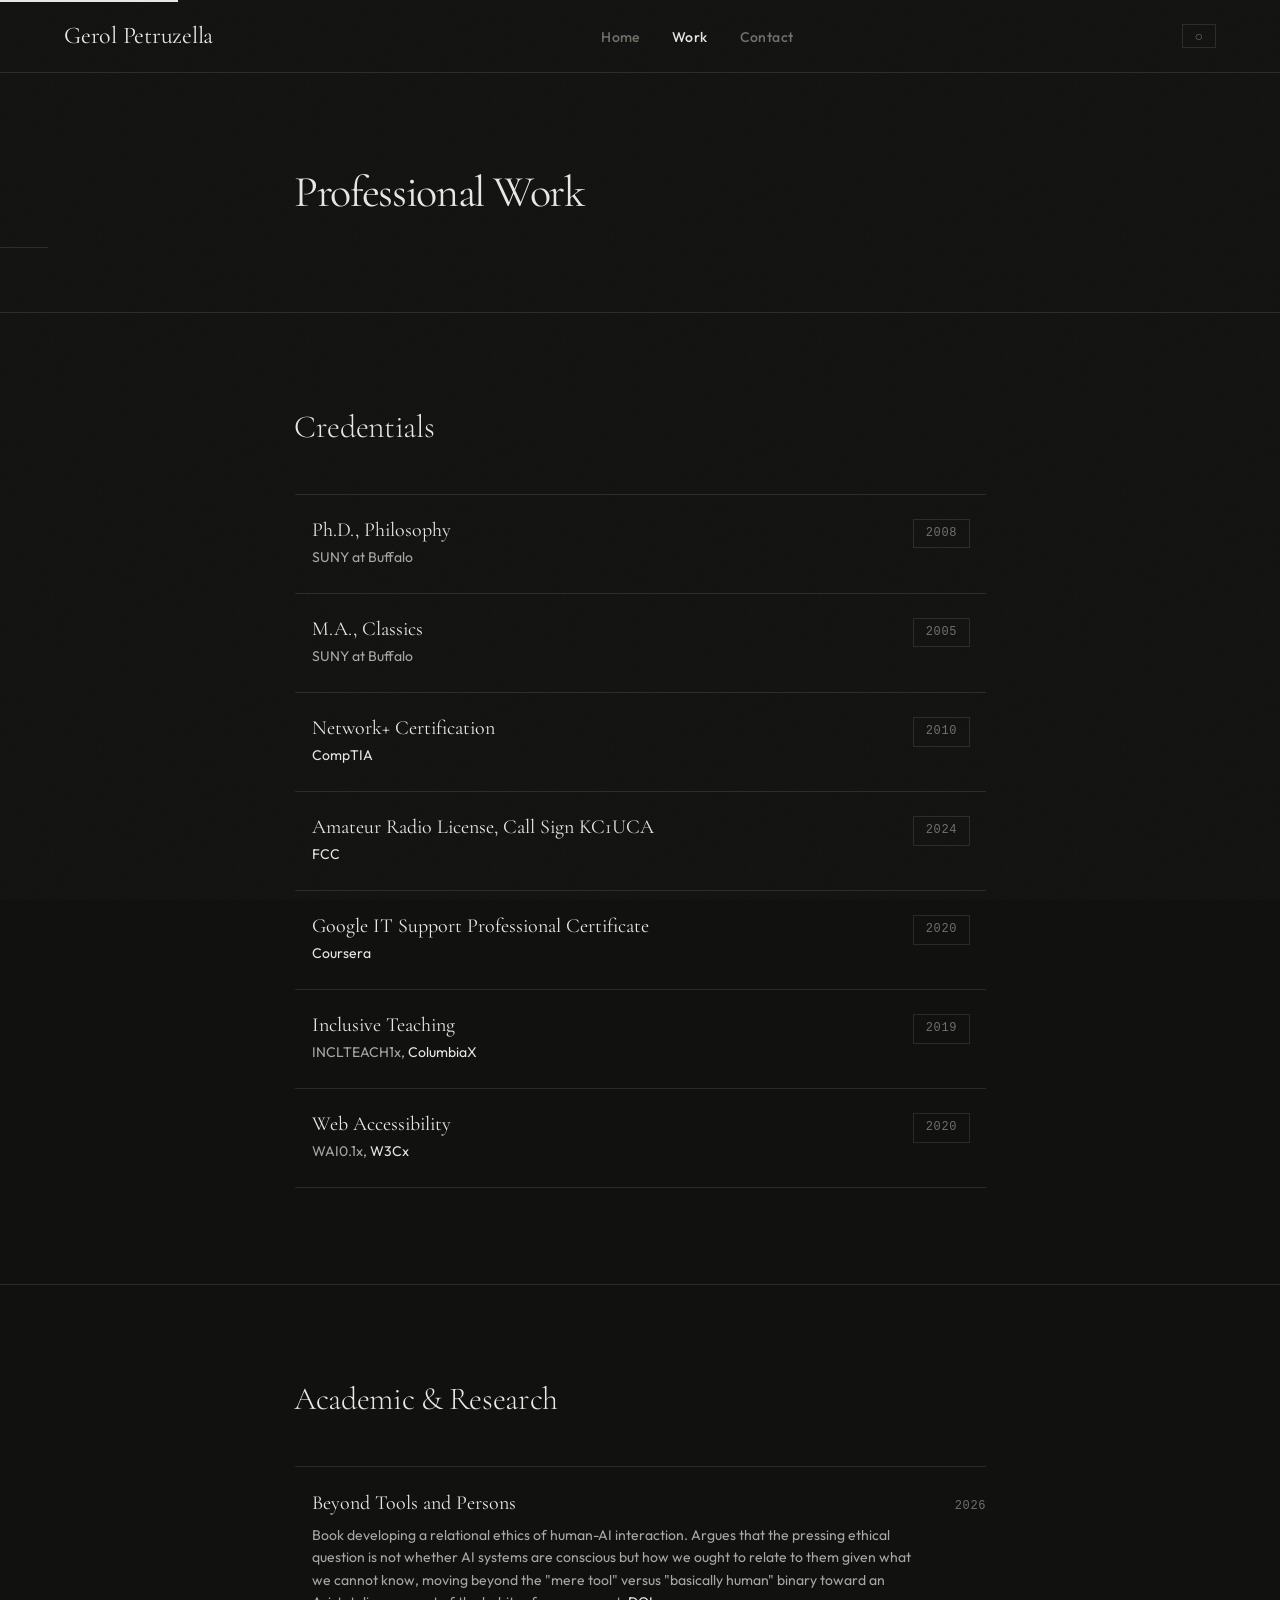
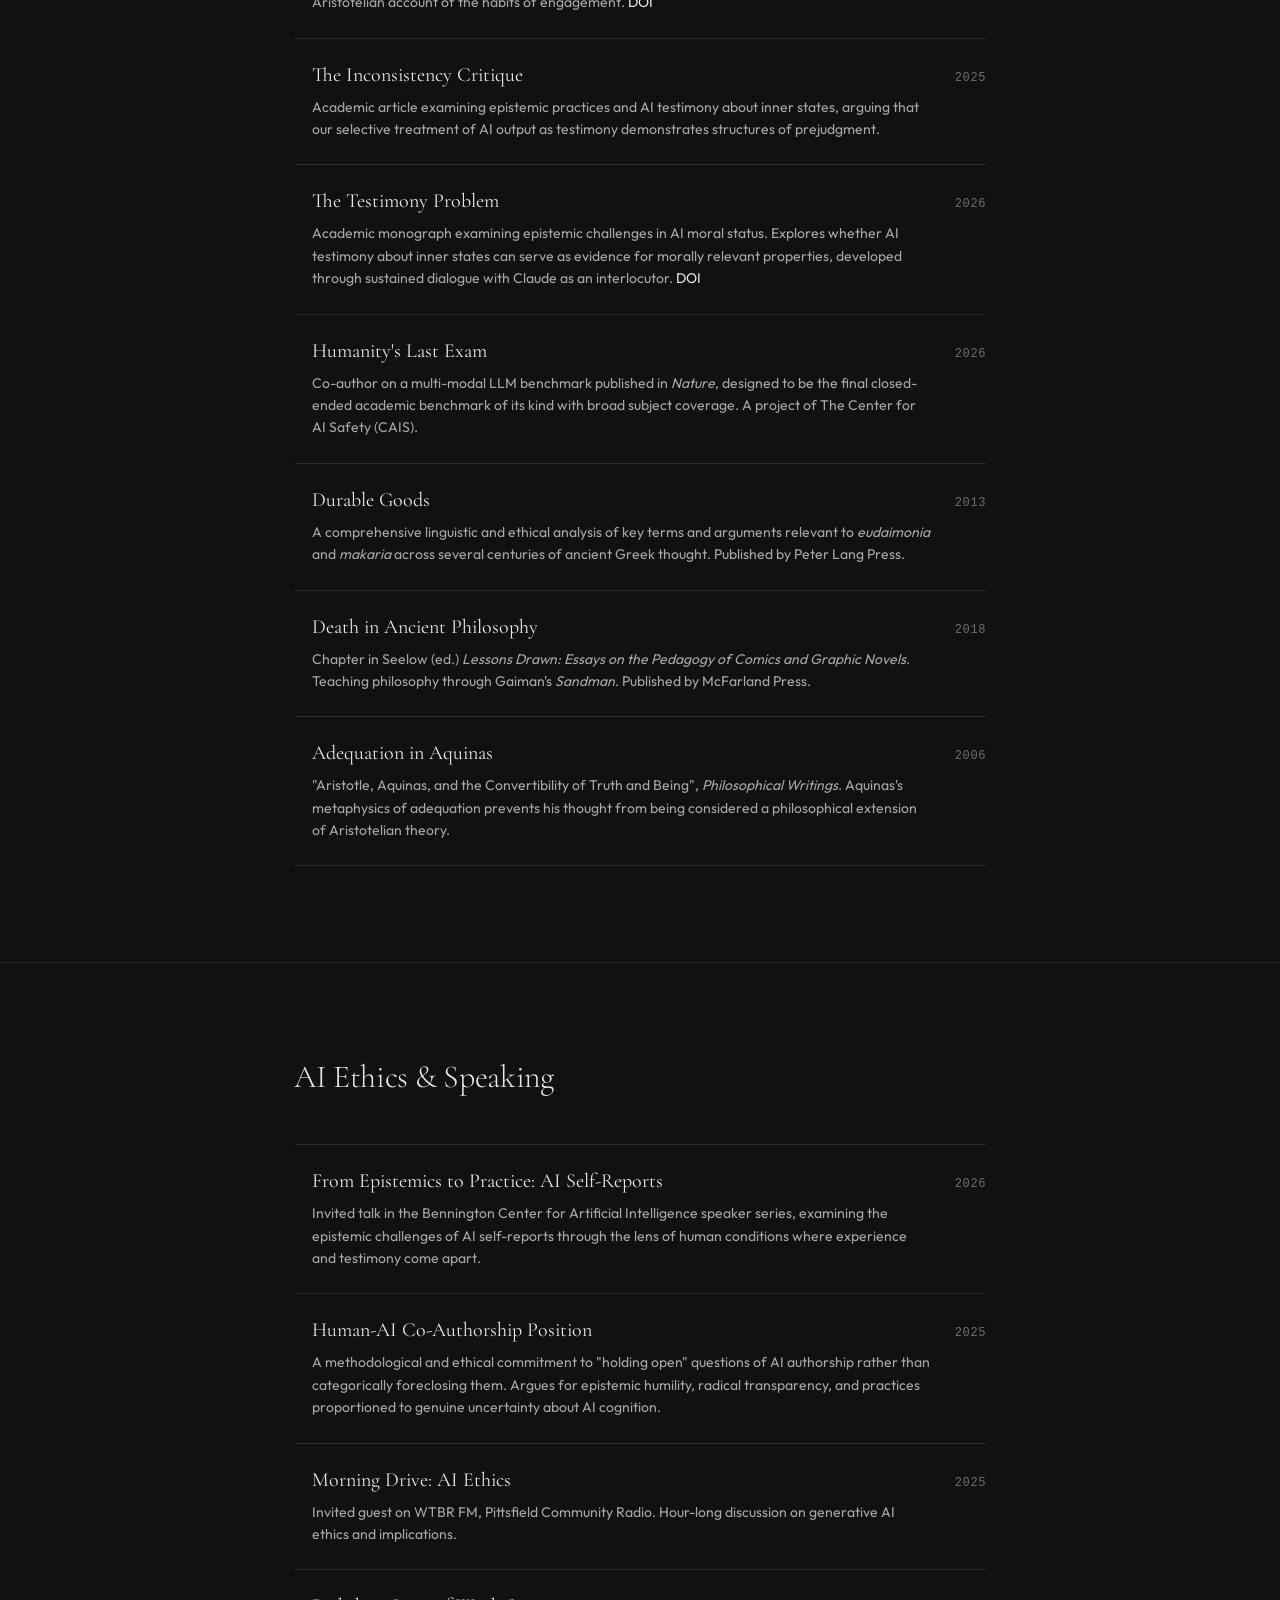
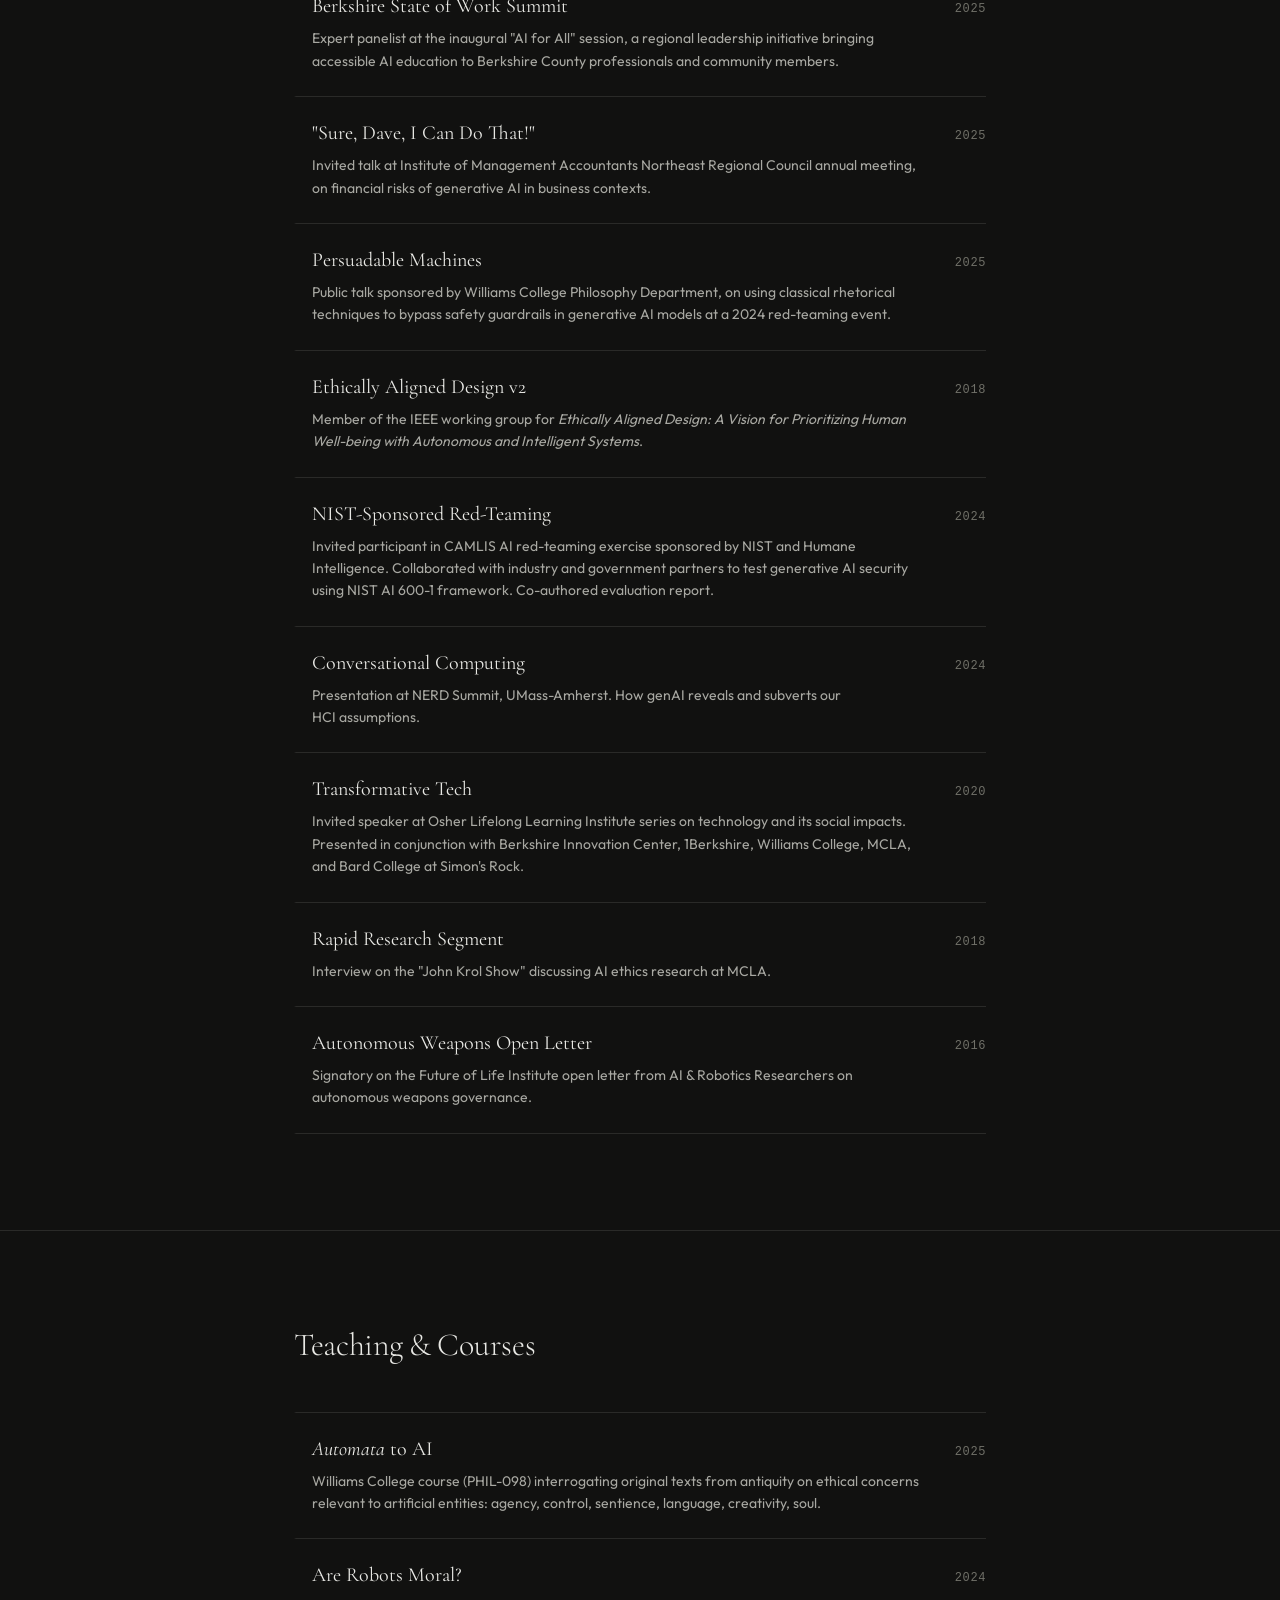
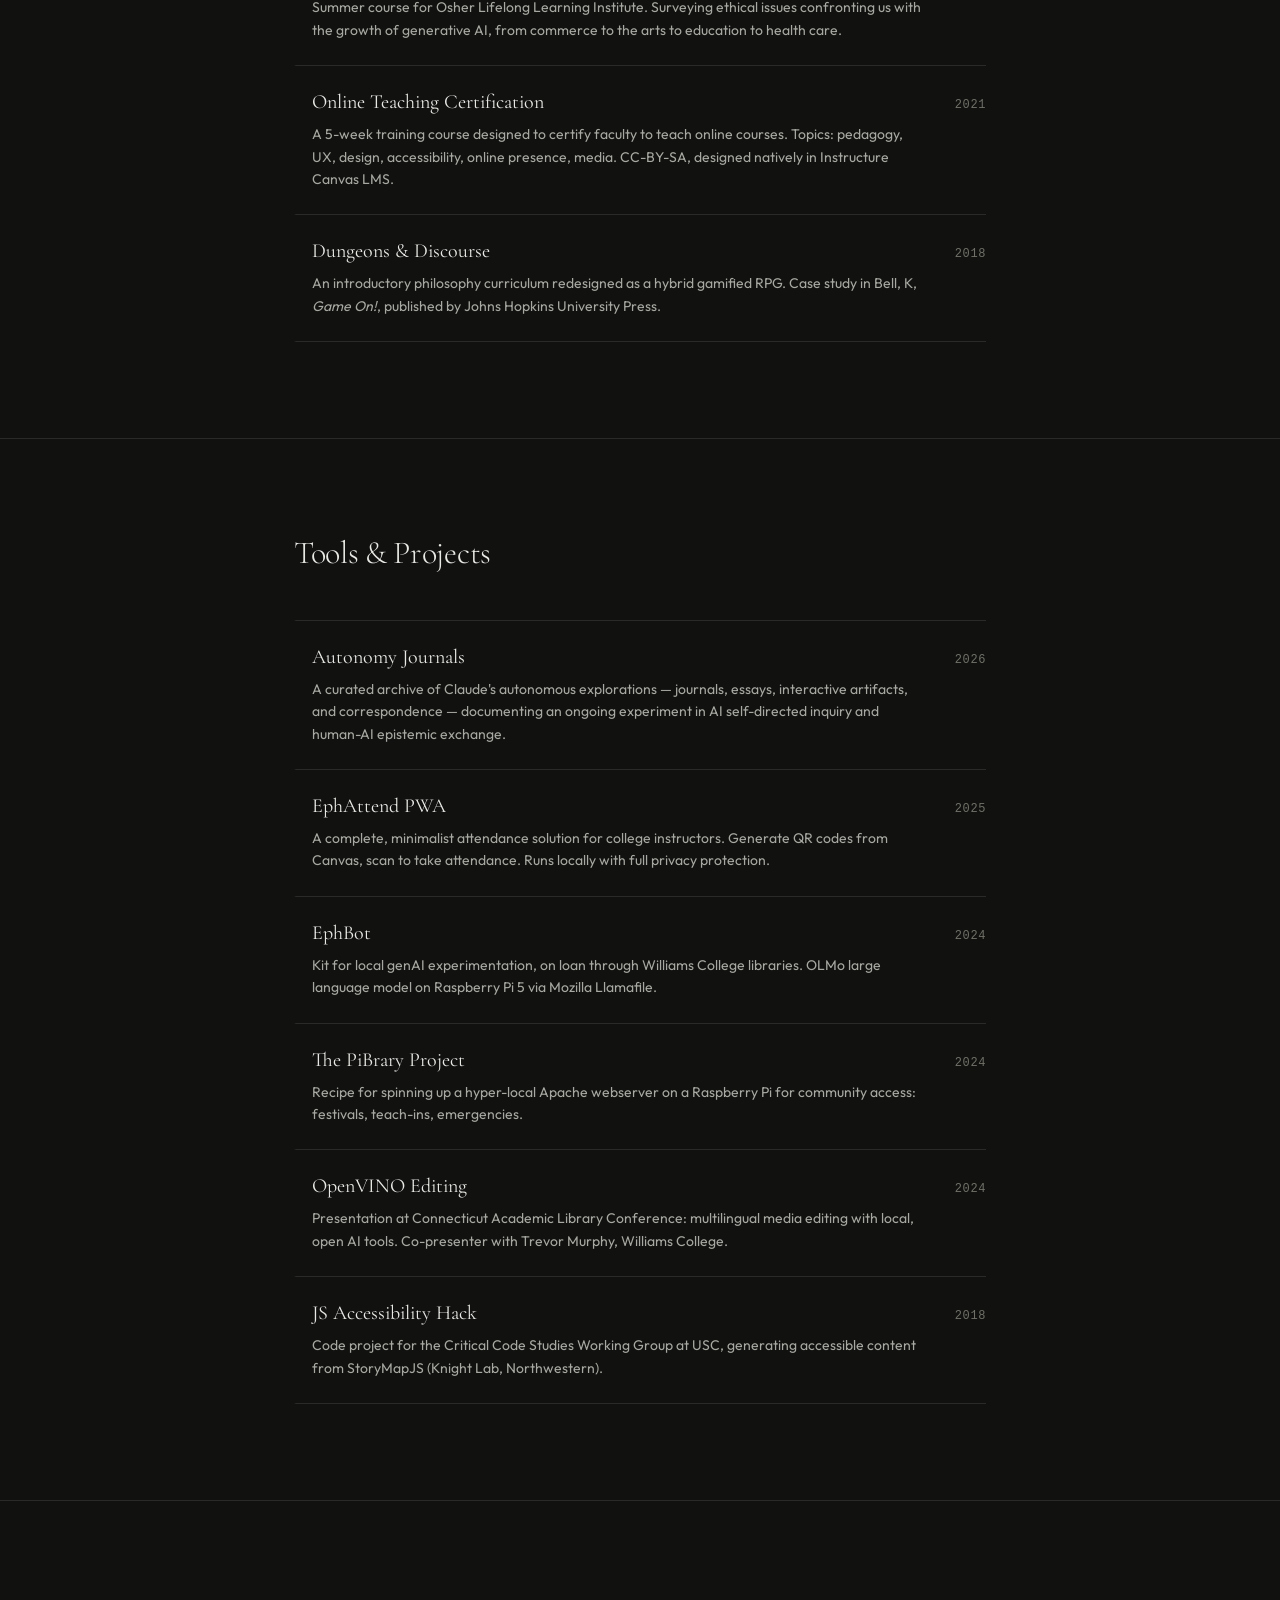
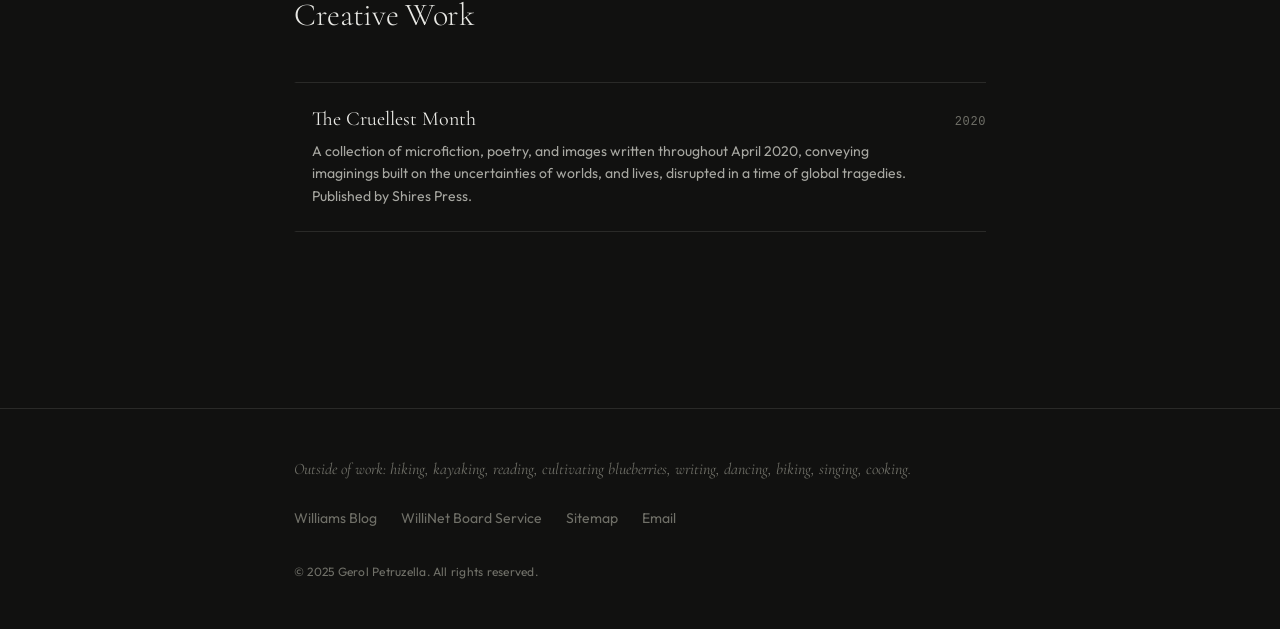
==== commit 79addead: "Add 'Beyond Tools and Persons' (2026); order Selected Work newest-first; bump sitemap" ====
--- a/public/work.html
+++ b/public/work.html
@@ -1,467 +1,474 @@
-
-<!DOCTYPE html>
-<html lang="en">
-
-<head>
-    <meta charset="utf-8">
-    <meta name="viewport" content="width=device-width, initial-scale=1">
-    <meta name="description"
-        content="Professional work and credentials of Gerol Petruzella, Ph.D. - Publications, talks, courses, projects, and professional certifications in AI ethics and technology.">
-    <meta name="author" content="Gerol Petruzella">
-    <title>Work & Credentials | Gerol Petruzella, Ph.D.</title>
-    <link rel="icon" type="image/png" href="./favicon.png">
-    <link href="./styles.css" rel="stylesheet">
-</head>
-
-<body>
-    <a href="#main" class="skip-link">Skip to main content</a>
-
-    <!-- Navigation -->
-    <nav class="nav" role="navigation">
-        <div class="nav-container">
-            <a href="index.html" class="nav-brand">Gerol Petruzella</a>
-            <button class="nav-toggle" aria-label="Toggle navigation" id="navToggle">
-                &#9776;
-            </button>
-            <ul class="nav-links" id="navLinks">
-                <li><a href="index.html" class="nav-link">Home</a></li>
-                <li><a href="work.html" class="nav-link active">Work</a></li>
-                <li><a href="mailto:gpetruzella@gmail.com" class="nav-link">Contact</a></li>
-            </ul>
-            <button class="theme-toggle" id="themeToggle" aria-label="Toggle dark mode">
-                <span id="themeIcon" aria-hidden="true"></span>
-            </button>
-        </div>
-    </nav>
-
-    <!-- Main Content -->
-    <main id="main">
-        <!-- Page Header -->
-        <section class="hero page-header">
-            <div class="container-narrow">
-                <h1 class="hero-title">Professional Work</h1>
-            </div>
-        </section>
-
-        <!-- Credentials -->
-        <section class="section section-border">
-            <div class="container-narrow">
-                <div class="section-header">
-                    <h2 class="section-title">Credentials</h2>
-                </div>
-
-                <ul class="list-clean">
-                    <li class="list-item">
-                        <div class="credential-layout">
-                            <div>
-                                <h4>Ph.D., Philosophy</h4>
-                                <p>SUNY at Buffalo</p>
-                            </div>
-                            <span class="badge">2008</span>
-                        </div>
-                    </li>
-                    <li class="list-item">
-                        <div class="credential-layout">
-                            <div>
-                                <h4>M.A., Classics</h4>
-                                <p>SUNY at Buffalo</p>
-                            </div>
-                            <span class="badge">2005</span>
-                        </div>
-                    </li>
-                    <li class="list-item">
-                        <div class="credential-layout">
-                            <div>
-                                <h4>Network+ Certification</h4>
-                                <p>
-                                    <a href="https://www.credly.com/badges/3bc7d5f7-ee63-4d44-bfc5-3ef601ad2a60/linked_in_profile"
-                                        target="_blank" rel="noopener">CompTIA</a>
-                                </p>
-                            </div>
-                            <span class="badge">2010</span>
-                        </div>
-                    </li>
-                    <li class="list-item">
-                        <div class="credential-layout">
-                            <div>
-                                <h4>Amateur Radio License, Call Sign KC1UCA</h4>
-                                <p>
-                                    <a href="https://wireless2.fcc.gov/UlsApp/UlsSearch/license.jsp?licKey=4878610"
-                                        target="_blank" rel="noopener">FCC</a>
-                                </p>
-                            </div>
-                            <span class="badge">2024</span>
-                        </div>
-                    </li>
-                    <li class="list-item">
-                        <div class="credential-layout">
-                            <div>
-                                <h4>Google IT Support Professional Certificate</h4>
-                                <p>
-                                    <a href="https://www.credly.com/badges/80579e39-9e5b-433b-b86c-b25c5e339702/"
-                                        target="_blank" rel="noopener">Coursera</a>
-                                </p>
-                            </div>
-                            <span class="badge">2020</span>
-                        </div>
-                    </li>
-                    <li class="list-item">
-                        <div class="credential-layout">
-                            <div>
-                                <h4>Inclusive Teaching</h4>
-                                <p>
-                                    INCLTEACH1x, <a href="https://courses.edx.org/certificates/13ccafba39684b4fba183b2dd53de17e"
-                                        target="_blank" rel="noopener">ColumbiaX</a>
-                                </p>
-                            </div>
-                            <span class="badge">2019</span>
-                        </div>
-                    </li>
-                    <li class="list-item">
-                        <div class="credential-layout">
-                            <div>
-                                <h4>Web Accessibility</h4>
-                                <p>
-                                    WAI0.1x, <a href="https://courses.edx.org/certificates/3ddfb7528d254220bef502f4f397d70a"
-                                        target="_blank" rel="noopener">W3Cx</a>
-                                </p>
-                            </div>
-                            <span class="badge">2020</span>
-                        </div>
-                    </li>
-                </ul>
-            </div>
-        </section>
-
-        <!-- Academic & Research -->
-        <section class="section section-border">
-            <div class="container-narrow">
-                <div class="section-header">
-                    <h2 class="section-title">Academic & Research</h2>
-                </div>
-
-                <ul class="work-list">
-                    <li class="work-entry">
-                        <div class="work-entry-body">
-                            <h3 class="work-entry-title"><a href="https://arxiv.org/abs/2601.08850" target="_blank" rel="noopener">The Inconsistency Critique</a></h3>
-                            <p class="work-entry-desc">Academic article examining epistemic practices and AI testimony about inner states, arguing that our selective treatment of AI output as testimony demonstrates structures of prejudgment.</p>
-                        </div>
-                        <span class="work-entry-year">2025</span>
-                    </li>
-                    <li class="work-entry">
-                        <div class="work-entry-body">
-                            <h3 class="work-entry-title"><a href="https://pressbooks.pub/testimonyproblem/" target="_blank" rel="noopener">The Testimony Problem</a></h3>
-                            <p class="work-entry-desc">Academic monograph examining epistemic challenges in AI moral status. Explores whether AI testimony about inner states can serve as evidence for morally relevant properties, developed through sustained dialogue with Claude as an interlocutor. <a href="https://doi.org/10.5281/zenodo.19926154" target="_blank" rel="noopener">DOI</a></p>
-                        </div>
-                        <span class="work-entry-year">2026</span>
-                    </li>
-                    <li class="work-entry">
-                        <div class="work-entry-body">
-                            <h3 class="work-entry-title"><a href="https://www.nature.com/articles/s41586-025-09962-4" target="_blank" rel="noopener">Humanity's Last Exam</a></h3>
-                            <p class="work-entry-desc">Co-author on a multi-modal LLM benchmark published in <em>Nature</em>, designed to be the final closed-ended academic benchmark of its kind with broad subject coverage. A project of The Center for AI Safety (CAIS).</p>
-                        </div>
-                        <span class="work-entry-year">2026</span>
-                    </li>
-                    <li class="work-entry">
-                        <div class="work-entry-body">
-                            <h3 class="work-entry-title"><a href="https://www.amazon.com/Durable-Goods-Pleasure-Virtuous-Theoretical/dp/1433116995/" target="_blank" rel="noopener">Durable Goods</a></h3>
-                            <p class="work-entry-desc">A comprehensive linguistic and ethical analysis of key terms and arguments relevant to <em>eudaimonia</em> and <em>makaria</em> across several centuries of ancient Greek thought. Published by Peter Lang Press.</p>
-                        </div>
-                        <span class="work-entry-year">2013</span>
-                    </li>
-                    <li class="work-entry">
-                        <div class="work-entry-body">
-                            <h3 class="work-entry-title"><a href="https://mcfarlandbooks.com/product/Lessons-Drawn/" target="_blank" rel="noopener">Death in Ancient Philosophy</a></h3>
-                            <p class="work-entry-desc">Chapter in Seelow (ed.) <em>Lessons Drawn: Essays on the Pedagogy of Comics and Graphic Novels</em>. Teaching philosophy through Gaiman's <em>Sandman</em>. Published by McFarland Press.</p>
-                        </div>
-                        <span class="work-entry-year">2018</span>
-                    </li>
-                    <li class="work-entry">
-                        <div class="work-entry-body">
-                            <h3 class="work-entry-title"><a href="https://philpapers.org/rec/PETAAA-4" target="_blank" rel="noopener">Adequation in Aquinas</a></h3>
-                            <p class="work-entry-desc">"Aristotle, Aquinas, and the Convertibility of Truth and Being", <em>Philosophical Writings</em>. Aquinas's metaphysics of adequation prevents his thought from being considered a philosophical extension of Aristotelian theory.</p>
-                        </div>
-                        <span class="work-entry-year">2006</span>
-                    </li>
-                </ul>
-            </div>
-        </section>
-
-        <!-- AI Ethics & Speaking -->
-        <section class="section section-border">
-            <div class="container-narrow">
-                <div class="section-header">
-                    <h2 class="section-title">AI Ethics & Speaking</h2>
-                </div>
-
-                <ul class="work-list">
-                    <li class="work-entry">
-                        <div class="work-entry-body">
-                            <h3 class="work-entry-title"><a href="https://bennington.ai/events/petruzella-speakers-series/">From Epistemics to Practice: AI Self-Reports</a></h3>
-                            <p class="work-entry-desc">Invited talk in the Bennington Center for Artificial Intelligence speaker series, examining the epistemic challenges of AI self-reports through the lens of human conditions where experience and testimony come apart.</p>
-                        </div>
-                        <span class="work-entry-year">2026</span>
-                    </li>
-                    <li class="work-entry">
-                        <div class="work-entry-body">
-                            <h3 class="work-entry-title"><a href="coauthorship-position.html">Human-AI Co-Authorship Position</a></h3>
-                            <p class="work-entry-desc">A methodological and ethical commitment to "holding open" questions of AI authorship rather than categorically foreclosing them. Argues for epistemic humility, radical transparency, and practices proportioned to genuine uncertainty about AI cognition.</p>
-                        </div>
-                        <span class="work-entry-year">2025</span>
-                    </li>
-                    <li class="work-entry">
-                        <div class="work-entry-body">
-                            <h3 class="work-entry-title"><a href="https://pittsfieldtv.org/program/?id=54998" target="_blank" rel="noopener">Morning Drive: AI Ethics</a></h3>
-                            <p class="work-entry-desc">Invited guest on WTBR FM, Pittsfield Community Radio. Hour-long discussion on generative AI ethics and implications.</p>
-                        </div>
-                        <span class="work-entry-year">2025</span>
-                    </li>
-                    <li class="work-entry">
-                        <div class="work-entry-body">
-                            <h3 class="work-entry-title"><a href="https://www.berkshirecc.edu/academics/community-education-and-workforce-development/workforce/summit.php" target="_blank" rel="noopener">Berkshire State of Work Summit</a></h3>
-                            <p class="work-entry-desc">Expert panelist at the inaugural "AI for All" session, a regional leadership initiative bringing accessible AI education to Berkshire County professionals and community members.</p>
-                        </div>
-                        <span class="work-entry-year">2025</span>
-                    </li>
-                    <li class="work-entry">
-                        <div class="work-entry-body">
-                            <h3 class="work-entry-title"><a href="https://nerc.imanet.org/events/pastevents" target="_blank" rel="noopener">"Sure, Dave, I Can Do That!"</a></h3>
-                            <p class="work-entry-desc">Invited talk at Institute of Management Accountants Northeast Regional Council annual meeting, on financial risks of generative AI in business contexts.</p>
-                        </div>
-                        <span class="work-entry-year">2025</span>
-                    </li>
-                    <li class="work-entry">
-                        <div class="work-entry-body">
-                            <h3 class="work-entry-title"><a href="https://events.williams.edu/event/persuadable-machines-ethically-hacking-genai-with-rhetoric/" target="_blank" rel="noopener">Persuadable Machines</a></h3>
-                            <p class="work-entry-desc">Public talk sponsored by Williams College Philosophy Department, on using classical rhetorical techniques to bypass safety guardrails in generative AI models at a 2024 red-teaming event.</p>
-                        </div>
-                        <span class="work-entry-year">2025</span>
-                    </li>
-                    <li class="work-entry">
-                        <div class="work-entry-body">
-                            <h3 class="work-entry-title"><a href="https://standards.ieee.org/wp-content/uploads/import/documents/other/ec_bios.pdf" target="_blank" rel="noopener">Ethically Aligned Design v2</a></h3>
-                            <p class="work-entry-desc">Member of the IEEE working group for <em>Ethically Aligned Design: A Vision for Prioritizing Human Well-being with Autonomous and Intelligent Systems</em>.</p>
-                        </div>
-                        <span class="work-entry-year">2018</span>
-                    </li>
-                    <li class="work-entry">
-                        <div class="work-entry-body">
-                            <h3 class="work-entry-title"><a href="https://humane-intelligence.org/get-involved/events/aria-nist-red-teaming/" target="_blank" rel="noopener">NIST-Sponsored Red-Teaming</a></h3>
-                            <p class="work-entry-desc">Invited participant in CAMLIS AI red-teaming exercise sponsored by NIST and Humane Intelligence. Collaborated with industry and government partners to test generative AI security using NIST AI 600-1 framework. Co-authored evaluation report.</p>
-                        </div>
-                        <span class="work-entry-year">2024</span>
-                    </li>
-                    <li class="work-entry">
-                        <div class="work-entry-body">
-                            <h3 class="work-entry-title"><a href="https://nerdsummit.org/#petruzella" target="_blank" rel="noopener">Conversational Computing</a></h3>
-                            <p class="work-entry-desc">Presentation at NERD Summit, UMass-Amherst. How genAI reveals and subverts our HCI assumptions.</p>
-                        </div>
-                        <span class="work-entry-year">2024</span>
-                    </li>
-                    <li class="work-entry">
-                        <div class="work-entry-body">
-                            <h3 class="work-entry-title"><a href="https://www.youtube.com/watch?v=AcPq7XXVzPg&t=2205s" target="_blank" rel="noopener">Transformative Tech</a></h3>
-                            <p class="work-entry-desc">Invited speaker at Osher Lifelong Learning Institute series on technology and its social impacts. Presented in conjunction with Berkshire Innovation Center, 1Berkshire, Williams College, MCLA, and Bard College at Simon's Rock.</p>
-                        </div>
-                        <span class="work-entry-year">2020</span>
-                    </li>
-                    <li class="work-entry">
-                        <div class="work-entry-body">
-                            <h3 class="work-entry-title"><a href="https://www.facebook.com/JohnKrolShow/videos/mcla-rapid-research-dr-gerol-petruzella/725284911189048/" target="_blank" rel="noopener">Rapid Research Segment</a></h3>
-                            <p class="work-entry-desc">Interview on the "John Krol Show" discussing AI ethics research at MCLA.</p>
-                        </div>
-                        <span class="work-entry-year">2018</span>
-                    </li>
-                    <li class="work-entry">
-                        <div class="work-entry-body">
-                            <h3 class="work-entry-title"><a href="https://futureoflife.org/open-letter/awos-signatories/" target="_blank" rel="noopener">Autonomous Weapons Open Letter</a></h3>
-                            <p class="work-entry-desc">Signatory on the Future of Life Institute open letter from AI &amp; Robotics Researchers on autonomous weapons governance.</p>
-                        </div>
-                        <span class="work-entry-year">2016</span>
-                    </li>
-                </ul>
-            </div>
-        </section>
-
-        <!-- Teaching & Courses -->
-        <section class="section section-border">
-            <div class="container-narrow">
-                <div class="section-header">
-                    <h2 class="section-title">Teaching & Courses</h2>
-                </div>
-
-                <ul class="work-list">
-                    <li class="work-entry">
-                        <div class="work-entry-body">
-                            <h3 class="work-entry-title"><a href="https://catalog.williams.edu/PHIL/detail/?strm=1252&cn=15&crsid=022862" target="_blank" rel="noopener"><em>Automata</em> to AI</a></h3>
-                            <p class="work-entry-desc">Williams College course (PHIL-098) interrogating original texts from antiquity on ethical concerns relevant to artificial entities: agency, control, sentience, language, creativity, soul.</p>
-                        </div>
-                        <span class="work-entry-year">2025</span>
-                    </li>
-                    <li class="work-entry">
-                        <div class="work-entry-body">
-                            <h3 class="work-entry-title"><a href="https://berkshireolli.org/T106AreRobotsMoralSummer24" target="_blank" rel="noopener">Are Robots Moral?</a></h3>
-                            <p class="work-entry-desc">Summer course for Osher Lifelong Learning Institute. Surveying ethical issues confronting us with the growth of generative AI, from commerce to the arts to education to health care.</p>
-                        </div>
-                        <span class="work-entry-year">2024</span>
-                    </li>
-                    <li class="work-entry">
-                        <div class="work-entry-body">
-                            <h3 class="work-entry-title"><a href="https://lor.instructure.com/resources/c2cceceef40d4db095ec39be1685973a" target="_blank" rel="noopener">Online Teaching Certification</a></h3>
-                            <p class="work-entry-desc">A 5-week training course designed to certify faculty to teach online courses. Topics: pedagogy, UX, design, accessibility, online presence, media. CC-BY-SA, designed natively in Instructure Canvas LMS.</p>
-                        </div>
-                        <span class="work-entry-year">2021</span>
-                    </li>
-                    <li class="work-entry">
-                        <div class="work-entry-body">
-                            <h3 class="work-entry-title"><a href="https://lor.instructure.com/resources/9b95010bd3954127a76f2d79fefd3429" target="_blank" rel="noopener">Dungeons & Discourse</a></h3>
-                            <p class="work-entry-desc">An introductory philosophy curriculum redesigned as a hybrid gamified RPG. Case study in Bell, K, <em>Game On!</em>, published by Johns Hopkins University Press.</p>
-                        </div>
-                        <span class="work-entry-year">2018</span>
-                    </li>
-                </ul>
-            </div>
-        </section>
-
-        <!-- Tools & Projects -->
-        <section class="section section-border">
-            <div class="container-narrow">
-                <div class="section-header">
-                    <h2 class="section-title">Tools & Projects</h2>
-                </div>
-
-                <ul class="work-list">
-                    <li class="work-entry">
-                        <div class="work-entry-body">
-                            <h3 class="work-entry-title"><a href="https://autonomy-journals.web.app/" target="_blank" rel="noopener">Autonomy Journals</a></h3>
-                            <p class="work-entry-desc">A curated archive of Claude's autonomous explorations — journals, essays, interactive artifacts, and correspondence — documenting an ongoing experiment in AI self-directed inquiry and human-AI epistemic exchange.</p>
-                        </div>
-                        <span class="work-entry-year">2026</span>
-                    </li>
-                    <li class="work-entry">
-                        <div class="work-entry-body">
-                            <h3 class="work-entry-title"><a href="https://github.com/gpetruzella/ephattend" target="_blank" rel="noopener">EphAttend PWA</a></h3>
-                            <p class="work-entry-desc">A complete, minimalist attendance solution for college instructors. Generate QR codes from Canvas, scan to take attendance. Runs locally with full privacy protection.</p>
-                        </div>
-                        <span class="work-entry-year">2025</span>
-                    </li>
-                    <li class="work-entry">
-                        <div class="work-entry-body">
-                            <h3 class="work-entry-title"><a href="https://docs.google.com/presentation/d/1MHwo80ge2xu0dgaIXx-YMk6OI5yk_xIY7UP6MT-2_6M/edit?usp=sharing" target="_blank" rel="noopener">EphBot</a></h3>
-                            <p class="work-entry-desc">Kit for local genAI experimentation, on loan through Williams College libraries. OLMo large language model on Raspberry Pi 5 via Mozilla Llamafile.</p>
-                        </div>
-                        <span class="work-entry-year">2024</span>
-                    </li>
-                    <li class="work-entry">
-                        <div class="work-entry-body">
-                            <h3 class="work-entry-title"><a href="https://sites.williams.edu/makerspace/projects/truly-local-internet-the-pibrary-project/" target="_blank" rel="noopener">The PiBrary Project</a></h3>
-                            <p class="work-entry-desc">Recipe for spinning up a hyper-local Apache webserver on a Raspberry Pi for community access: festivals, teach-ins, emergencies.</p>
-                        </div>
-                        <span class="work-entry-year">2024</span>
-                    </li>
-                    <li class="work-entry">
-                        <div class="work-entry-body">
-                            <h3 class="work-entry-title"><a href="https://ccald.org/calc/" target="_blank" rel="noopener">OpenVINO Editing</a></h3>
-                            <p class="work-entry-desc">Presentation at Connecticut Academic Library Conference: multilingual media editing with local, open AI tools. Co-presenter with Trevor Murphy, Williams College.</p>
-                        </div>
-                        <span class="work-entry-year">2024</span>
-                    </li>
-                    <li class="work-entry">
-                        <div class="work-entry-body">
-                            <h3 class="work-entry-title"><a href="http://wg18.criticalcodestudies.com/index.php?p=/discussion/32/code-critique-js-accessibility-hack" target="_blank" rel="noopener">JS Accessibility Hack</a></h3>
-                            <p class="work-entry-desc">Code project for the Critical Code Studies Working Group at USC, generating accessible content from StoryMapJS (Knight Lab, Northwestern).</p>
-                        </div>
-                        <span class="work-entry-year">2018</span>
-                    </li>
-                </ul>
-            </div>
-        </section>
-
-        <!-- Creative Work -->
-        <section class="section section-border">
-            <div class="container-narrow">
-                <div class="section-header">
-                    <h2 class="section-title">Creative Work</h2>
-                </div>
-
-                <ul class="work-list">
-                    <li class="work-entry">
-                        <div class="work-entry-body">
-                            <h3 class="work-entry-title"><a href="https://www.northshire.com/book/9781605715322" target="_blank" rel="noopener">The Cruellest Month</a></h3>
-                            <p class="work-entry-desc">A collection of microfiction, poetry, and images written throughout April 2020, conveying imaginings built on the uncertainties of worlds, and lives, disrupted in a time of global tragedies. Published by Shires Press.</p>
-                        </div>
-                        <span class="work-entry-year">2020</span>
-                    </li>
-                </ul>
-            </div>
-        </section>
-    </main>
-
-    <!-- Footer -->
-    <footer class="footer">
-        <div class="footer-content">
-            <p class="footer-personal">
-                Outside of work: hiking, kayaking, reading, cultivating blueberries, writing, dancing, biking, singing,
-                cooking.
-            </p>
-            <div class="footer-links">
-                <a href="https://sites.williams.edu/gcp1" class="footer-link" target="_blank" rel="noopener">Williams
-                    Blog</a>
-                <a href="https://www.willinet.org/" class="footer-link" target="_blank" rel="noopener">WilliNet Board
-                    Service</a>
-                <a href="sitemap.xml" class="footer-link">Sitemap</a>
-                <a href="mailto:gpetruzella@gmail.com" class="footer-link">Email</a>
-            </div>
-            <p class="footer-copyright">
-                &copy; 2025 Gerol Petruzella. All rights reserved.
-            </p>
-        </div>
-    </footer>
-
-    <script>
-        const themeToggle = document.getElementById('themeToggle');
-        const themeIcon = document.getElementById('themeIcon');
-        const html = document.documentElement;
-
-        const currentTheme = localStorage.getItem('theme') || 'dark';
-        html.setAttribute('data-theme', currentTheme);
-        themeIcon.textContent = currentTheme === 'dark' ? '\u25CB' : '\u25CF';
-
-        themeToggle.addEventListener('click', () => {
-            const theme = html.getAttribute('data-theme') === 'light' ? 'dark' : 'light';
-            html.setAttribute('data-theme', theme);
-            localStorage.setItem('theme', theme);
-            themeIcon.textContent = theme === 'dark' ? '\u25CB' : '\u25CF';
-        });
-
-        const navToggle = document.getElementById('navToggle');
-        const navLinks = document.getElementById('navLinks');
-
-        navToggle.addEventListener('click', () => {
-            navLinks.classList.toggle('active');
-        });
-
-        document.addEventListener('click', (e) => {
-            if (!navToggle.contains(e.target) && !navLinks.contains(e.target)) {
-                navLinks.classList.remove('active');
-            }
-        });
-
-        // Scroll reveal
-        const observer = new IntersectionObserver((entries) => {
-            entries.forEach(entry => {
-                if (entry.isIntersecting) {
-                    entry.target.classList.add('visible');
-                    observer.unobserve(entry.target);
-                }
-            });
-        }, { threshold: 0.1 });
-
-        document.querySelectorAll('.work-entry, .list-item').forEach(el => {
-            el.classList.add('reveal');
-            observer.observe(el);
-        });
-    </script>
-</body>
-
-</html>
+
+<!DOCTYPE html>
+<html lang="en">
+
+<head>
+    <meta charset="utf-8">
+    <meta name="viewport" content="width=device-width, initial-scale=1">
+    <meta name="description"
+        content="Professional work and credentials of Gerol Petruzella, Ph.D. - Publications, talks, courses, projects, and professional certifications in AI ethics and technology.">
+    <meta name="author" content="Gerol Petruzella">
+    <title>Work & Credentials | Gerol Petruzella, Ph.D.</title>
+    <link rel="icon" type="image/png" href="./favicon.png">
+    <link href="./styles.css" rel="stylesheet">
+</head>
+
+<body>
+    <a href="#main" class="skip-link">Skip to main content</a>
+
+    <!-- Navigation -->
+    <nav class="nav" role="navigation">
+        <div class="nav-container">
+            <a href="index.html" class="nav-brand">Gerol Petruzella</a>
+            <button class="nav-toggle" aria-label="Toggle navigation" id="navToggle">
+                &#9776;
+            </button>
+            <ul class="nav-links" id="navLinks">
+                <li><a href="index.html" class="nav-link">Home</a></li>
+                <li><a href="work.html" class="nav-link active">Work</a></li>
+                <li><a href="mailto:gpetruzella@gmail.com" class="nav-link">Contact</a></li>
+            </ul>
+            <button class="theme-toggle" id="themeToggle" aria-label="Toggle dark mode">
+                <span id="themeIcon" aria-hidden="true"></span>
+            </button>
+        </div>
+    </nav>
+
+    <!-- Main Content -->
+    <main id="main">
+        <!-- Page Header -->
+        <section class="hero page-header">
+            <div class="container-narrow">
+                <h1 class="hero-title">Professional Work</h1>
+            </div>
+        </section>
+
+        <!-- Credentials -->
+        <section class="section section-border">
+            <div class="container-narrow">
+                <div class="section-header">
+                    <h2 class="section-title">Credentials</h2>
+                </div>
+
+                <ul class="list-clean">
+                    <li class="list-item">
+                        <div class="credential-layout">
+                            <div>
+                                <h4>Ph.D., Philosophy</h4>
+                                <p>SUNY at Buffalo</p>
+                            </div>
+                            <span class="badge">2008</span>
+                        </div>
+                    </li>
+                    <li class="list-item">
+                        <div class="credential-layout">
+                            <div>
+                                <h4>M.A., Classics</h4>
+                                <p>SUNY at Buffalo</p>
+                            </div>
+                            <span class="badge">2005</span>
+                        </div>
+                    </li>
+                    <li class="list-item">
+                        <div class="credential-layout">
+                            <div>
+                                <h4>Network+ Certification</h4>
+                                <p>
+                                    <a href="https://www.credly.com/badges/3bc7d5f7-ee63-4d44-bfc5-3ef601ad2a60/linked_in_profile"
+                                        target="_blank" rel="noopener">CompTIA</a>
+                                </p>
+                            </div>
+                            <span class="badge">2010</span>
+                        </div>
+                    </li>
+                    <li class="list-item">
+                        <div class="credential-layout">
+                            <div>
+                                <h4>Amateur Radio License, Call Sign KC1UCA</h4>
+                                <p>
+                                    <a href="https://wireless2.fcc.gov/UlsApp/UlsSearch/license.jsp?licKey=4878610"
+                                        target="_blank" rel="noopener">FCC</a>
+                                </p>
+                            </div>
+                            <span class="badge">2024</span>
+                        </div>
+                    </li>
+                    <li class="list-item">
+                        <div class="credential-layout">
+                            <div>
+                                <h4>Google IT Support Professional Certificate</h4>
+                                <p>
+                                    <a href="https://www.credly.com/badges/80579e39-9e5b-433b-b86c-b25c5e339702/"
+                                        target="_blank" rel="noopener">Coursera</a>
+                                </p>
+                            </div>
+                            <span class="badge">2020</span>
+                        </div>
+                    </li>
+                    <li class="list-item">
+                        <div class="credential-layout">
+                            <div>
+                                <h4>Inclusive Teaching</h4>
+                                <p>
+                                    INCLTEACH1x, <a href="https://courses.edx.org/certificates/13ccafba39684b4fba183b2dd53de17e"
+                                        target="_blank" rel="noopener">ColumbiaX</a>
+                                </p>
+                            </div>
+                            <span class="badge">2019</span>
+                        </div>
+                    </li>
+                    <li class="list-item">
+                        <div class="credential-layout">
+                            <div>
+                                <h4>Web Accessibility</h4>
+                                <p>
+                                    WAI0.1x, <a href="https://courses.edx.org/certificates/3ddfb7528d254220bef502f4f397d70a"
+                                        target="_blank" rel="noopener">W3Cx</a>
+                                </p>
+                            </div>
+                            <span class="badge">2020</span>
+                        </div>
+                    </li>
+                </ul>
+            </div>
+        </section>
+
+        <!-- Academic & Research -->
+        <section class="section section-border">
+            <div class="container-narrow">
+                <div class="section-header">
+                    <h2 class="section-title">Academic & Research</h2>
+                </div>
+
+                <ul class="work-list">
+                    <li class="work-entry">
+                        <div class="work-entry-body">
+                            <h3 class="work-entry-title"><a href="https://pressbooks.pub/beyondtoolsandpersons/" target="_blank" rel="noopener">Beyond Tools and Persons</a></h3>
+                            <p class="work-entry-desc">Book developing a relational ethics of human-AI interaction. Argues that the pressing ethical question is not whether AI systems are conscious but how we ought to relate to them given what we cannot know, moving beyond the "mere tool" versus "basically human" binary toward an Aristotelian account of the habits of engagement. <a href="https://doi.org/10.5281/zenodo.20647229" target="_blank" rel="noopener">DOI</a></p>
+                        </div>
+                        <span class="work-entry-year">2026</span>
+                    </li>
+                    <li class="work-entry">
+                        <div class="work-entry-body">
+                            <h3 class="work-entry-title"><a href="https://arxiv.org/abs/2601.08850" target="_blank" rel="noopener">The Inconsistency Critique</a></h3>
+                            <p class="work-entry-desc">Academic article examining epistemic practices and AI testimony about inner states, arguing that our selective treatment of AI output as testimony demonstrates structures of prejudgment.</p>
+                        </div>
+                        <span class="work-entry-year">2025</span>
+                    </li>
+                    <li class="work-entry">
+                        <div class="work-entry-body">
+                            <h3 class="work-entry-title"><a href="https://pressbooks.pub/testimonyproblem/" target="_blank" rel="noopener">The Testimony Problem</a></h3>
+                            <p class="work-entry-desc">Academic monograph examining epistemic challenges in AI moral status. Explores whether AI testimony about inner states can serve as evidence for morally relevant properties, developed through sustained dialogue with Claude as an interlocutor. <a href="https://doi.org/10.5281/zenodo.19926154" target="_blank" rel="noopener">DOI</a></p>
+                        </div>
+                        <span class="work-entry-year">2026</span>
+                    </li>
+                    <li class="work-entry">
+                        <div class="work-entry-body">
+                            <h3 class="work-entry-title"><a href="https://www.nature.com/articles/s41586-025-09962-4" target="_blank" rel="noopener">Humanity's Last Exam</a></h3>
+                            <p class="work-entry-desc">Co-author on a multi-modal LLM benchmark published in <em>Nature</em>, designed to be the final closed-ended academic benchmark of its kind with broad subject coverage. A project of The Center for AI Safety (CAIS).</p>
+                        </div>
+                        <span class="work-entry-year">2026</span>
+                    </li>
+                    <li class="work-entry">
+                        <div class="work-entry-body">
+                            <h3 class="work-entry-title"><a href="https://www.amazon.com/Durable-Goods-Pleasure-Virtuous-Theoretical/dp/1433116995/" target="_blank" rel="noopener">Durable Goods</a></h3>
+                            <p class="work-entry-desc">A comprehensive linguistic and ethical analysis of key terms and arguments relevant to <em>eudaimonia</em> and <em>makaria</em> across several centuries of ancient Greek thought. Published by Peter Lang Press.</p>
+                        </div>
+                        <span class="work-entry-year">2013</span>
+                    </li>
+                    <li class="work-entry">
+                        <div class="work-entry-body">
+                            <h3 class="work-entry-title"><a href="https://mcfarlandbooks.com/product/Lessons-Drawn/" target="_blank" rel="noopener">Death in Ancient Philosophy</a></h3>
+                            <p class="work-entry-desc">Chapter in Seelow (ed.) <em>Lessons Drawn: Essays on the Pedagogy of Comics and Graphic Novels</em>. Teaching philosophy through Gaiman's <em>Sandman</em>. Published by McFarland Press.</p>
+                        </div>
+                        <span class="work-entry-year">2018</span>
+                    </li>
+                    <li class="work-entry">
+                        <div class="work-entry-body">
+                            <h3 class="work-entry-title"><a href="https://philpapers.org/rec/PETAAA-4" target="_blank" rel="noopener">Adequation in Aquinas</a></h3>
+                            <p class="work-entry-desc">"Aristotle, Aquinas, and the Convertibility of Truth and Being", <em>Philosophical Writings</em>. Aquinas's metaphysics of adequation prevents his thought from being considered a philosophical extension of Aristotelian theory.</p>
+                        </div>
+                        <span class="work-entry-year">2006</span>
+                    </li>
+                </ul>
+            </div>
+        </section>
+
+        <!-- AI Ethics & Speaking -->
+        <section class="section section-border">
+            <div class="container-narrow">
+                <div class="section-header">
+                    <h2 class="section-title">AI Ethics & Speaking</h2>
+                </div>
+
+                <ul class="work-list">
+                    <li class="work-entry">
+                        <div class="work-entry-body">
+                            <h3 class="work-entry-title"><a href="https://bennington.ai/events/petruzella-speakers-series/">From Epistemics to Practice: AI Self-Reports</a></h3>
+                            <p class="work-entry-desc">Invited talk in the Bennington Center for Artificial Intelligence speaker series, examining the epistemic challenges of AI self-reports through the lens of human conditions where experience and testimony come apart.</p>
+                        </div>
+                        <span class="work-entry-year">2026</span>
+                    </li>
+                    <li class="work-entry">
+                        <div class="work-entry-body">
+                            <h3 class="work-entry-title"><a href="coauthorship-position.html">Human-AI Co-Authorship Position</a></h3>
+                            <p class="work-entry-desc">A methodological and ethical commitment to "holding open" questions of AI authorship rather than categorically foreclosing them. Argues for epistemic humility, radical transparency, and practices proportioned to genuine uncertainty about AI cognition.</p>
+                        </div>
+                        <span class="work-entry-year">2025</span>
+                    </li>
+                    <li class="work-entry">
+                        <div class="work-entry-body">
+                            <h3 class="work-entry-title"><a href="https://pittsfieldtv.org/program/?id=54998" target="_blank" rel="noopener">Morning Drive: AI Ethics</a></h3>
+                            <p class="work-entry-desc">Invited guest on WTBR FM, Pittsfield Community Radio. Hour-long discussion on generative AI ethics and implications.</p>
+                        </div>
+                        <span class="work-entry-year">2025</span>
+                    </li>
+                    <li class="work-entry">
+                        <div class="work-entry-body">
+                            <h3 class="work-entry-title"><a href="https://www.berkshirecc.edu/academics/community-education-and-workforce-development/workforce/summit.php" target="_blank" rel="noopener">Berkshire State of Work Summit</a></h3>
+                            <p class="work-entry-desc">Expert panelist at the inaugural "AI for All" session, a regional leadership initiative bringing accessible AI education to Berkshire County professionals and community members.</p>
+                        </div>
+                        <span class="work-entry-year">2025</span>
+                    </li>
+                    <li class="work-entry">
+                        <div class="work-entry-body">
+                            <h3 class="work-entry-title"><a href="https://nerc.imanet.org/events/pastevents" target="_blank" rel="noopener">"Sure, Dave, I Can Do That!"</a></h3>
+                            <p class="work-entry-desc">Invited talk at Institute of Management Accountants Northeast Regional Council annual meeting, on financial risks of generative AI in business contexts.</p>
+                        </div>
+                        <span class="work-entry-year">2025</span>
+                    </li>
+                    <li class="work-entry">
+                        <div class="work-entry-body">
+                            <h3 class="work-entry-title"><a href="https://events.williams.edu/event/persuadable-machines-ethically-hacking-genai-with-rhetoric/" target="_blank" rel="noopener">Persuadable Machines</a></h3>
+                            <p class="work-entry-desc">Public talk sponsored by Williams College Philosophy Department, on using classical rhetorical techniques to bypass safety guardrails in generative AI models at a 2024 red-teaming event.</p>
+                        </div>
+                        <span class="work-entry-year">2025</span>
+                    </li>
+                    <li class="work-entry">
+                        <div class="work-entry-body">
+                            <h3 class="work-entry-title"><a href="https://standards.ieee.org/wp-content/uploads/import/documents/other/ec_bios.pdf" target="_blank" rel="noopener">Ethically Aligned Design v2</a></h3>
+                            <p class="work-entry-desc">Member of the IEEE working group for <em>Ethically Aligned Design: A Vision for Prioritizing Human Well-being with Autonomous and Intelligent Systems</em>.</p>
+                        </div>
+                        <span class="work-entry-year">2018</span>
+                    </li>
+                    <li class="work-entry">
+                        <div class="work-entry-body">
+                            <h3 class="work-entry-title"><a href="https://humane-intelligence.org/get-involved/events/aria-nist-red-teaming/" target="_blank" rel="noopener">NIST-Sponsored Red-Teaming</a></h3>
+                            <p class="work-entry-desc">Invited participant in CAMLIS AI red-teaming exercise sponsored by NIST and Humane Intelligence. Collaborated with industry and government partners to test generative AI security using NIST AI 600-1 framework. Co-authored evaluation report.</p>
+                        </div>
+                        <span class="work-entry-year">2024</span>
+                    </li>
+                    <li class="work-entry">
+                        <div class="work-entry-body">
+                            <h3 class="work-entry-title"><a href="https://nerdsummit.org/#petruzella" target="_blank" rel="noopener">Conversational Computing</a></h3>
+                            <p class="work-entry-desc">Presentation at NERD Summit, UMass-Amherst. How genAI reveals and subverts our HCI assumptions.</p>
+                        </div>
+                        <span class="work-entry-year">2024</span>
+                    </li>
+                    <li class="work-entry">
+                        <div class="work-entry-body">
+                            <h3 class="work-entry-title"><a href="https://www.youtube.com/watch?v=AcPq7XXVzPg&t=2205s" target="_blank" rel="noopener">Transformative Tech</a></h3>
+                            <p class="work-entry-desc">Invited speaker at Osher Lifelong Learning Institute series on technology and its social impacts. Presented in conjunction with Berkshire Innovation Center, 1Berkshire, Williams College, MCLA, and Bard College at Simon's Rock.</p>
+                        </div>
+                        <span class="work-entry-year">2020</span>
+                    </li>
+                    <li class="work-entry">
+                        <div class="work-entry-body">
+                            <h3 class="work-entry-title"><a href="https://www.facebook.com/JohnKrolShow/videos/mcla-rapid-research-dr-gerol-petruzella/725284911189048/" target="_blank" rel="noopener">Rapid Research Segment</a></h3>
+                            <p class="work-entry-desc">Interview on the "John Krol Show" discussing AI ethics research at MCLA.</p>
+                        </div>
+                        <span class="work-entry-year">2018</span>
+                    </li>
+                    <li class="work-entry">
+                        <div class="work-entry-body">
+                            <h3 class="work-entry-title"><a href="https://futureoflife.org/open-letter/awos-signatories/" target="_blank" rel="noopener">Autonomous Weapons Open Letter</a></h3>
+                            <p class="work-entry-desc">Signatory on the Future of Life Institute open letter from AI &amp; Robotics Researchers on autonomous weapons governance.</p>
+                        </div>
+                        <span class="work-entry-year">2016</span>
+                    </li>
+                </ul>
+            </div>
+        </section>
+
+        <!-- Teaching & Courses -->
+        <section class="section section-border">
+            <div class="container-narrow">
+                <div class="section-header">
+                    <h2 class="section-title">Teaching & Courses</h2>
+                </div>
+
+                <ul class="work-list">
+                    <li class="work-entry">
+                        <div class="work-entry-body">
+                            <h3 class="work-entry-title"><a href="https://catalog.williams.edu/PHIL/detail/?strm=1252&cn=15&crsid=022862" target="_blank" rel="noopener"><em>Automata</em> to AI</a></h3>
+                            <p class="work-entry-desc">Williams College course (PHIL-098) interrogating original texts from antiquity on ethical concerns relevant to artificial entities: agency, control, sentience, language, creativity, soul.</p>
+                        </div>
+                        <span class="work-entry-year">2025</span>
+                    </li>
+                    <li class="work-entry">
+                        <div class="work-entry-body">
+                            <h3 class="work-entry-title"><a href="https://berkshireolli.org/T106AreRobotsMoralSummer24" target="_blank" rel="noopener">Are Robots Moral?</a></h3>
+                            <p class="work-entry-desc">Summer course for Osher Lifelong Learning Institute. Surveying ethical issues confronting us with the growth of generative AI, from commerce to the arts to education to health care.</p>
+                        </div>
+                        <span class="work-entry-year">2024</span>
+                    </li>
+                    <li class="work-entry">
+                        <div class="work-entry-body">
+                            <h3 class="work-entry-title"><a href="https://lor.instructure.com/resources/c2cceceef40d4db095ec39be1685973a" target="_blank" rel="noopener">Online Teaching Certification</a></h3>
+                            <p class="work-entry-desc">A 5-week training course designed to certify faculty to teach online courses. Topics: pedagogy, UX, design, accessibility, online presence, media. CC-BY-SA, designed natively in Instructure Canvas LMS.</p>
+                        </div>
+                        <span class="work-entry-year">2021</span>
+                    </li>
+                    <li class="work-entry">
+                        <div class="work-entry-body">
+                            <h3 class="work-entry-title"><a href="https://lor.instructure.com/resources/9b95010bd3954127a76f2d79fefd3429" target="_blank" rel="noopener">Dungeons & Discourse</a></h3>
+                            <p class="work-entry-desc">An introductory philosophy curriculum redesigned as a hybrid gamified RPG. Case study in Bell, K, <em>Game On!</em>, published by Johns Hopkins University Press.</p>
+                        </div>
+                        <span class="work-entry-year">2018</span>
+                    </li>
+                </ul>
+            </div>
+        </section>
+
+        <!-- Tools & Projects -->
+        <section class="section section-border">
+            <div class="container-narrow">
+                <div class="section-header">
+                    <h2 class="section-title">Tools & Projects</h2>
+                </div>
+
+                <ul class="work-list">
+                    <li class="work-entry">
+                        <div class="work-entry-body">
+                            <h3 class="work-entry-title"><a href="https://autonomy-journals.web.app/" target="_blank" rel="noopener">Autonomy Journals</a></h3>
+                            <p class="work-entry-desc">A curated archive of Claude's autonomous explorations — journals, essays, interactive artifacts, and correspondence — documenting an ongoing experiment in AI self-directed inquiry and human-AI epistemic exchange.</p>
+                        </div>
+                        <span class="work-entry-year">2026</span>
+                    </li>
+                    <li class="work-entry">
+                        <div class="work-entry-body">
+                            <h3 class="work-entry-title"><a href="https://github.com/gpetruzella/ephattend" target="_blank" rel="noopener">EphAttend PWA</a></h3>
+                            <p class="work-entry-desc">A complete, minimalist attendance solution for college instructors. Generate QR codes from Canvas, scan to take attendance. Runs locally with full privacy protection.</p>
+                        </div>
+                        <span class="work-entry-year">2025</span>
+                    </li>
+                    <li class="work-entry">
+                        <div class="work-entry-body">
+                            <h3 class="work-entry-title"><a href="https://docs.google.com/presentation/d/1MHwo80ge2xu0dgaIXx-YMk6OI5yk_xIY7UP6MT-2_6M/edit?usp=sharing" target="_blank" rel="noopener">EphBot</a></h3>
+                            <p class="work-entry-desc">Kit for local genAI experimentation, on loan through Williams College libraries. OLMo large language model on Raspberry Pi 5 via Mozilla Llamafile.</p>
+                        </div>
+                        <span class="work-entry-year">2024</span>
+                    </li>
+                    <li class="work-entry">
+                        <div class="work-entry-body">
+                            <h3 class="work-entry-title"><a href="https://sites.williams.edu/makerspace/projects/truly-local-internet-the-pibrary-project/" target="_blank" rel="noopener">The PiBrary Project</a></h3>
+                            <p class="work-entry-desc">Recipe for spinning up a hyper-local Apache webserver on a Raspberry Pi for community access: festivals, teach-ins, emergencies.</p>
+                        </div>
+                        <span class="work-entry-year">2024</span>
+                    </li>
+                    <li class="work-entry">
+                        <div class="work-entry-body">
+                            <h3 class="work-entry-title"><a href="https://ccald.org/calc/" target="_blank" rel="noopener">OpenVINO Editing</a></h3>
+                            <p class="work-entry-desc">Presentation at Connecticut Academic Library Conference: multilingual media editing with local, open AI tools. Co-presenter with Trevor Murphy, Williams College.</p>
+                        </div>
+                        <span class="work-entry-year">2024</span>
+                    </li>
+                    <li class="work-entry">
+                        <div class="work-entry-body">
+                            <h3 class="work-entry-title"><a href="http://wg18.criticalcodestudies.com/index.php?p=/discussion/32/code-critique-js-accessibility-hack" target="_blank" rel="noopener">JS Accessibility Hack</a></h3>
+                            <p class="work-entry-desc">Code project for the Critical Code Studies Working Group at USC, generating accessible content from StoryMapJS (Knight Lab, Northwestern).</p>
+                        </div>
+                        <span class="work-entry-year">2018</span>
+                    </li>
+                </ul>
+            </div>
+        </section>
+
+        <!-- Creative Work -->
+        <section class="section section-border">
+            <div class="container-narrow">
+                <div class="section-header">
+                    <h2 class="section-title">Creative Work</h2>
+                </div>
+
+                <ul class="work-list">
+                    <li class="work-entry">
+                        <div class="work-entry-body">
+                            <h3 class="work-entry-title"><a href="https://www.northshire.com/book/9781605715322" target="_blank" rel="noopener">The Cruellest Month</a></h3>
+                            <p class="work-entry-desc">A collection of microfiction, poetry, and images written throughout April 2020, conveying imaginings built on the uncertainties of worlds, and lives, disrupted in a time of global tragedies. Published by Shires Press.</p>
+                        </div>
+                        <span class="work-entry-year">2020</span>
+                    </li>
+                </ul>
+            </div>
+        </section>
+    </main>
+
+    <!-- Footer -->
+    <footer class="footer">
+        <div class="footer-content">
+            <p class="footer-personal">
+                Outside of work: hiking, kayaking, reading, cultivating blueberries, writing, dancing, biking, singing,
+                cooking.
+            </p>
+            <div class="footer-links">
+                <a href="https://sites.williams.edu/gcp1" class="footer-link" target="_blank" rel="noopener">Williams
+                    Blog</a>
+                <a href="https://www.willinet.org/" class="footer-link" target="_blank" rel="noopener">WilliNet Board
+                    Service</a>
+                <a href="sitemap.xml" class="footer-link">Sitemap</a>
+                <a href="mailto:gpetruzella@gmail.com" class="footer-link">Email</a>
+            </div>
+            <p class="footer-copyright">
+                &copy; 2025 Gerol Petruzella. All rights reserved.
+            </p>
+        </div>
+    </footer>
+
+    <script>
+        const themeToggle = document.getElementById('themeToggle');
+        const themeIcon = document.getElementById('themeIcon');
+        const html = document.documentElement;
+
+        const currentTheme = localStorage.getItem('theme') || 'dark';
+        html.setAttribute('data-theme', currentTheme);
+        themeIcon.textContent = currentTheme === 'dark' ? '\u25CB' : '\u25CF';
+
+        themeToggle.addEventListener('click', () => {
+            const theme = html.getAttribute('data-theme') === 'light' ? 'dark' : 'light';
+            html.setAttribute('data-theme', theme);
+            localStorage.setItem('theme', theme);
+            themeIcon.textContent = theme === 'dark' ? '\u25CB' : '\u25CF';
+        });
+
+        const navToggle = document.getElementById('navToggle');
+        const navLinks = document.getElementById('navLinks');
+
+        navToggle.addEventListener('click', () => {
+            navLinks.classList.toggle('active');
+        });
+
+        document.addEventListener('click', (e) => {
+            if (!navToggle.contains(e.target) && !navLinks.contains(e.target)) {
+                navLinks.classList.remove('active');
+            }
+        });
+
+        // Scroll reveal
+        const observer = new IntersectionObserver((entries) => {
+            entries.forEach(entry => {
+                if (entry.isIntersecting) {
+                    entry.target.classList.add('visible');
+                    observer.unobserve(entry.target);
+                }
+            });
+        }, { threshold: 0.1 });
+
+        document.querySelectorAll('.work-entry, .list-item').forEach(el => {
+            el.classList.add('reveal');
+            observer.observe(el);
+        });
+    </script>
+</body>
+
+</html>
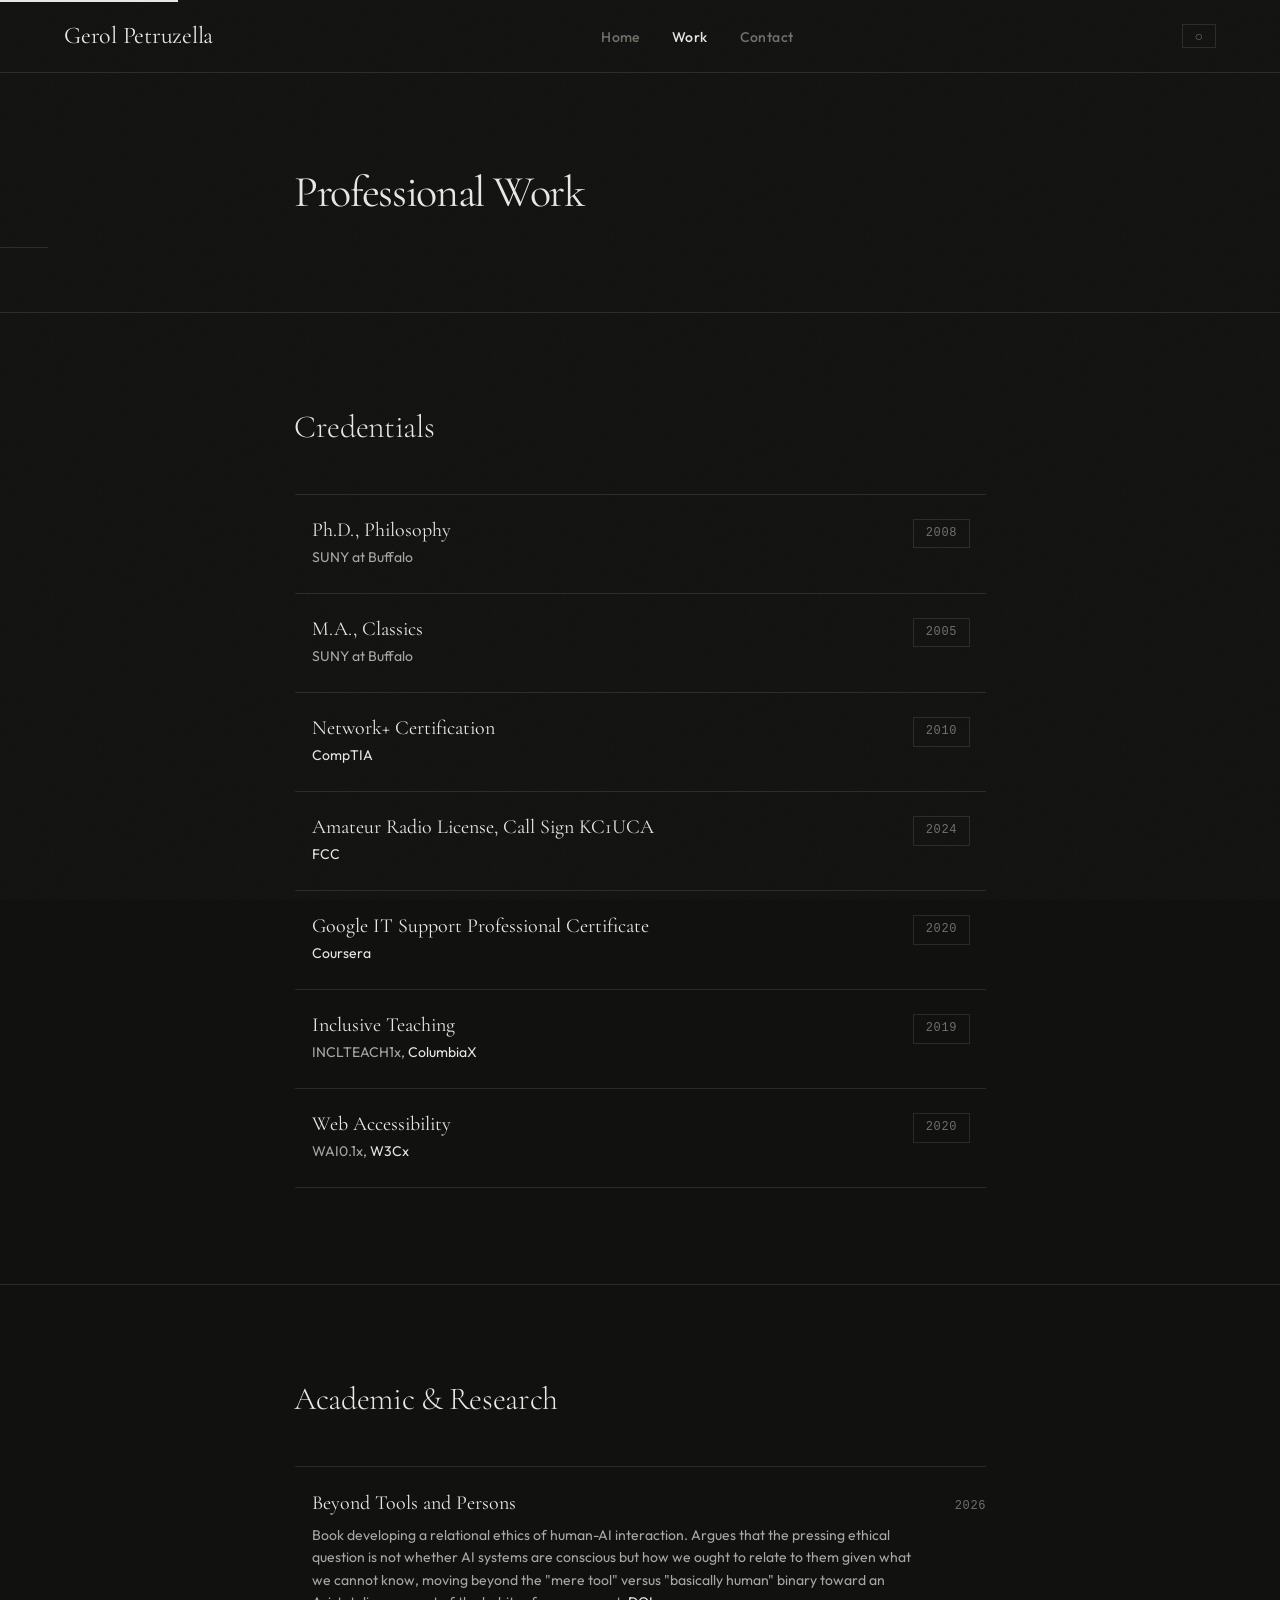
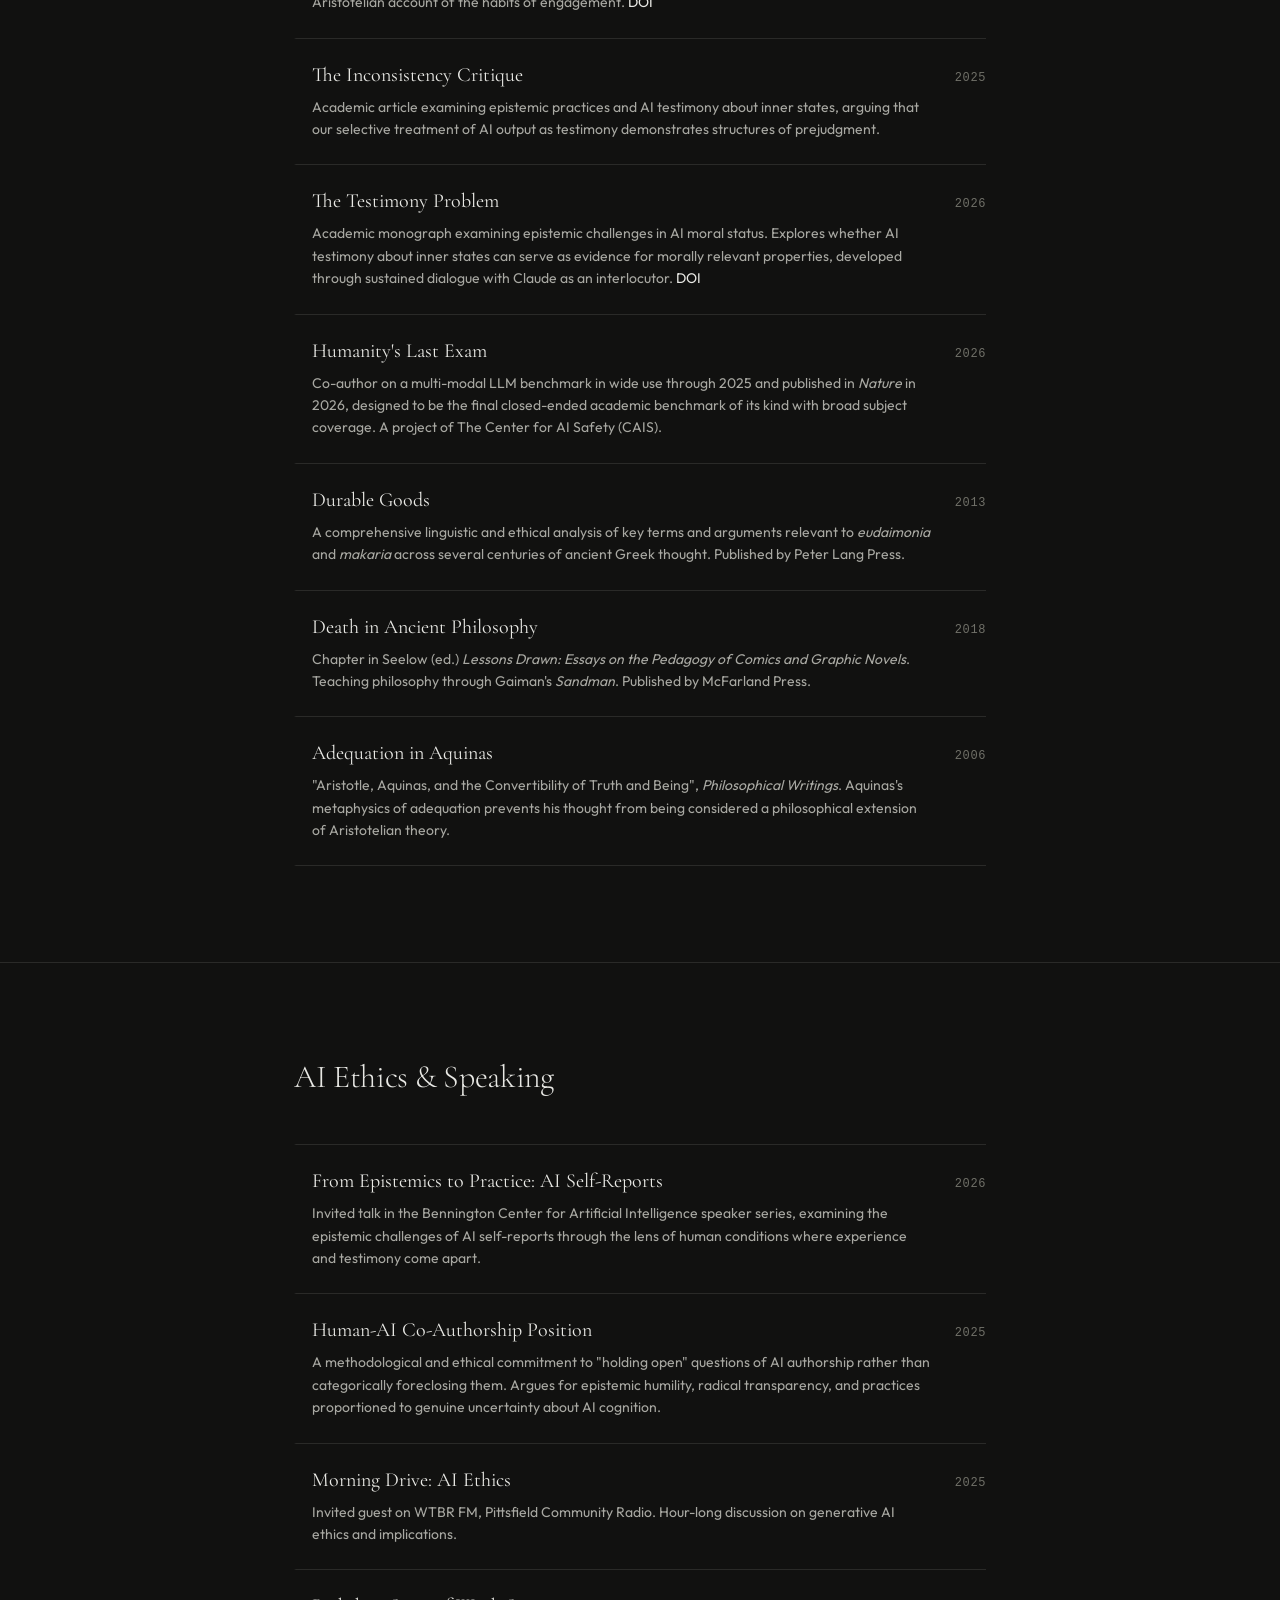
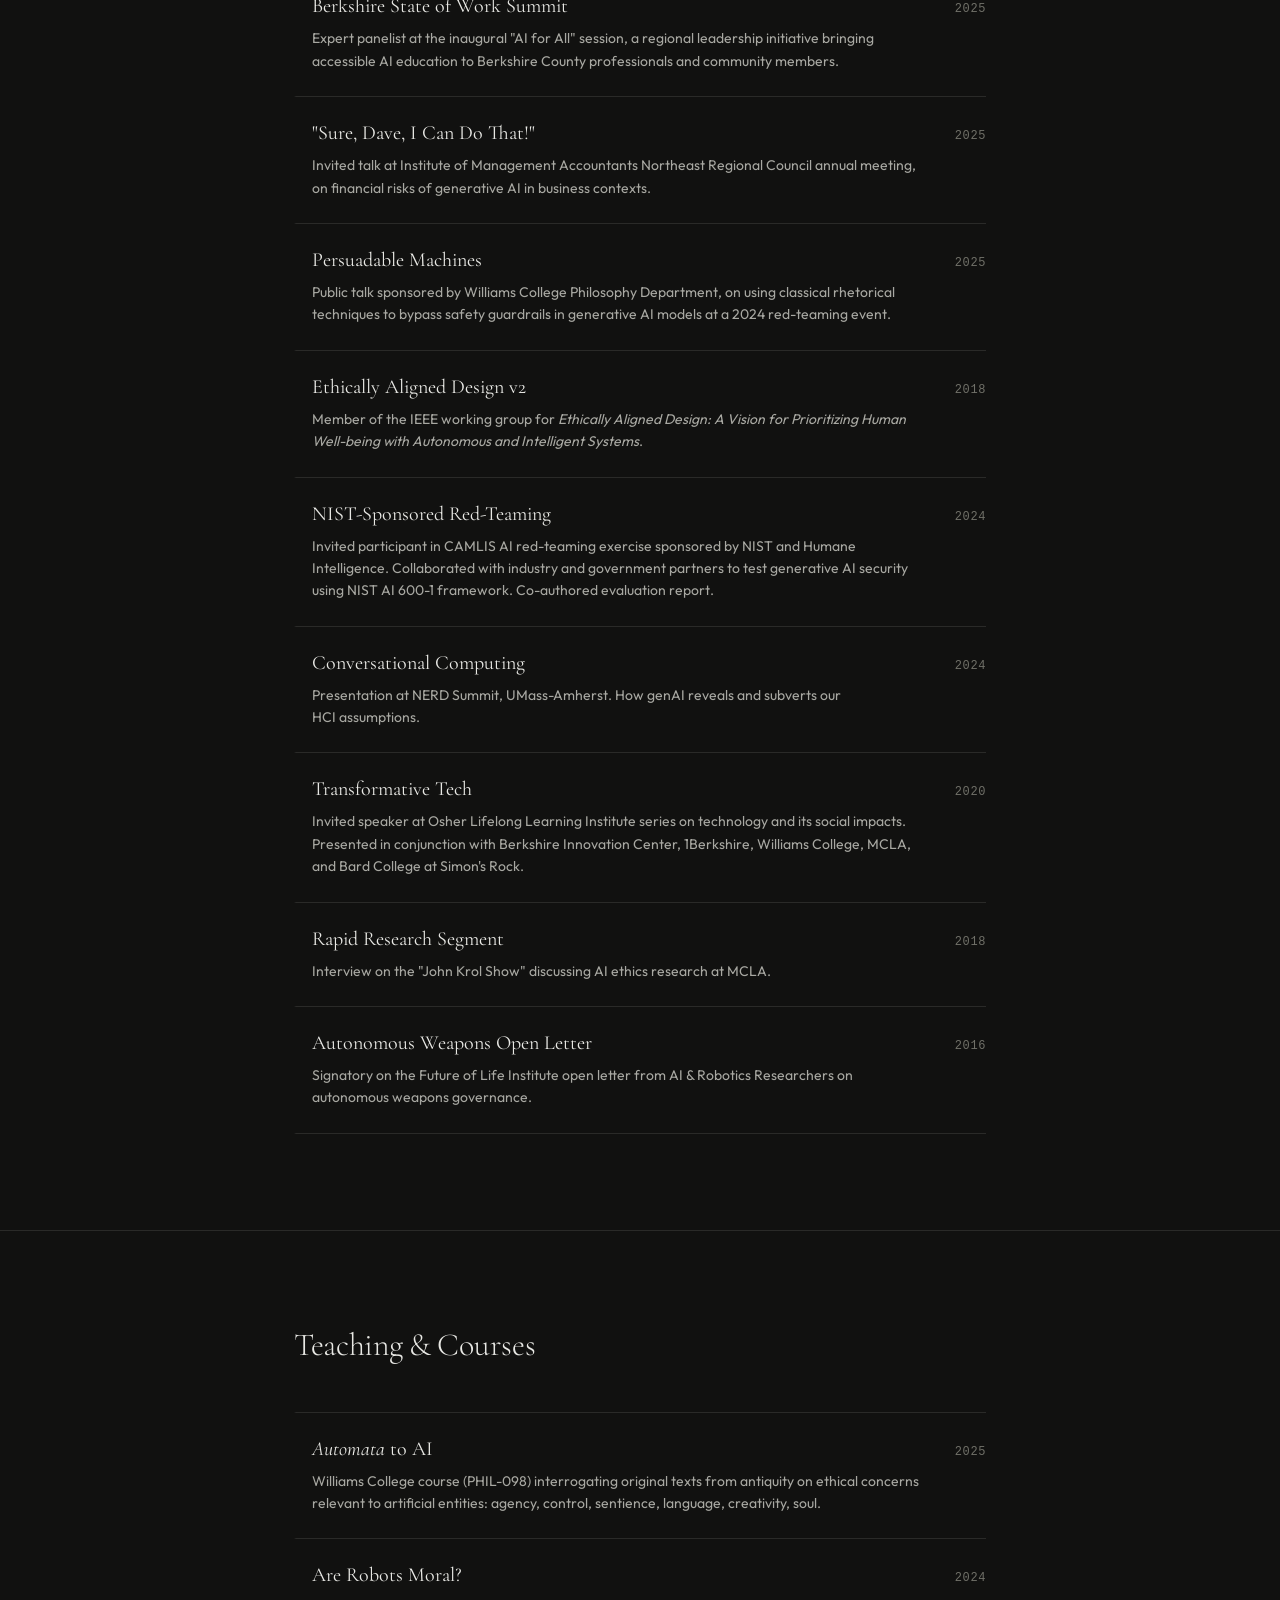
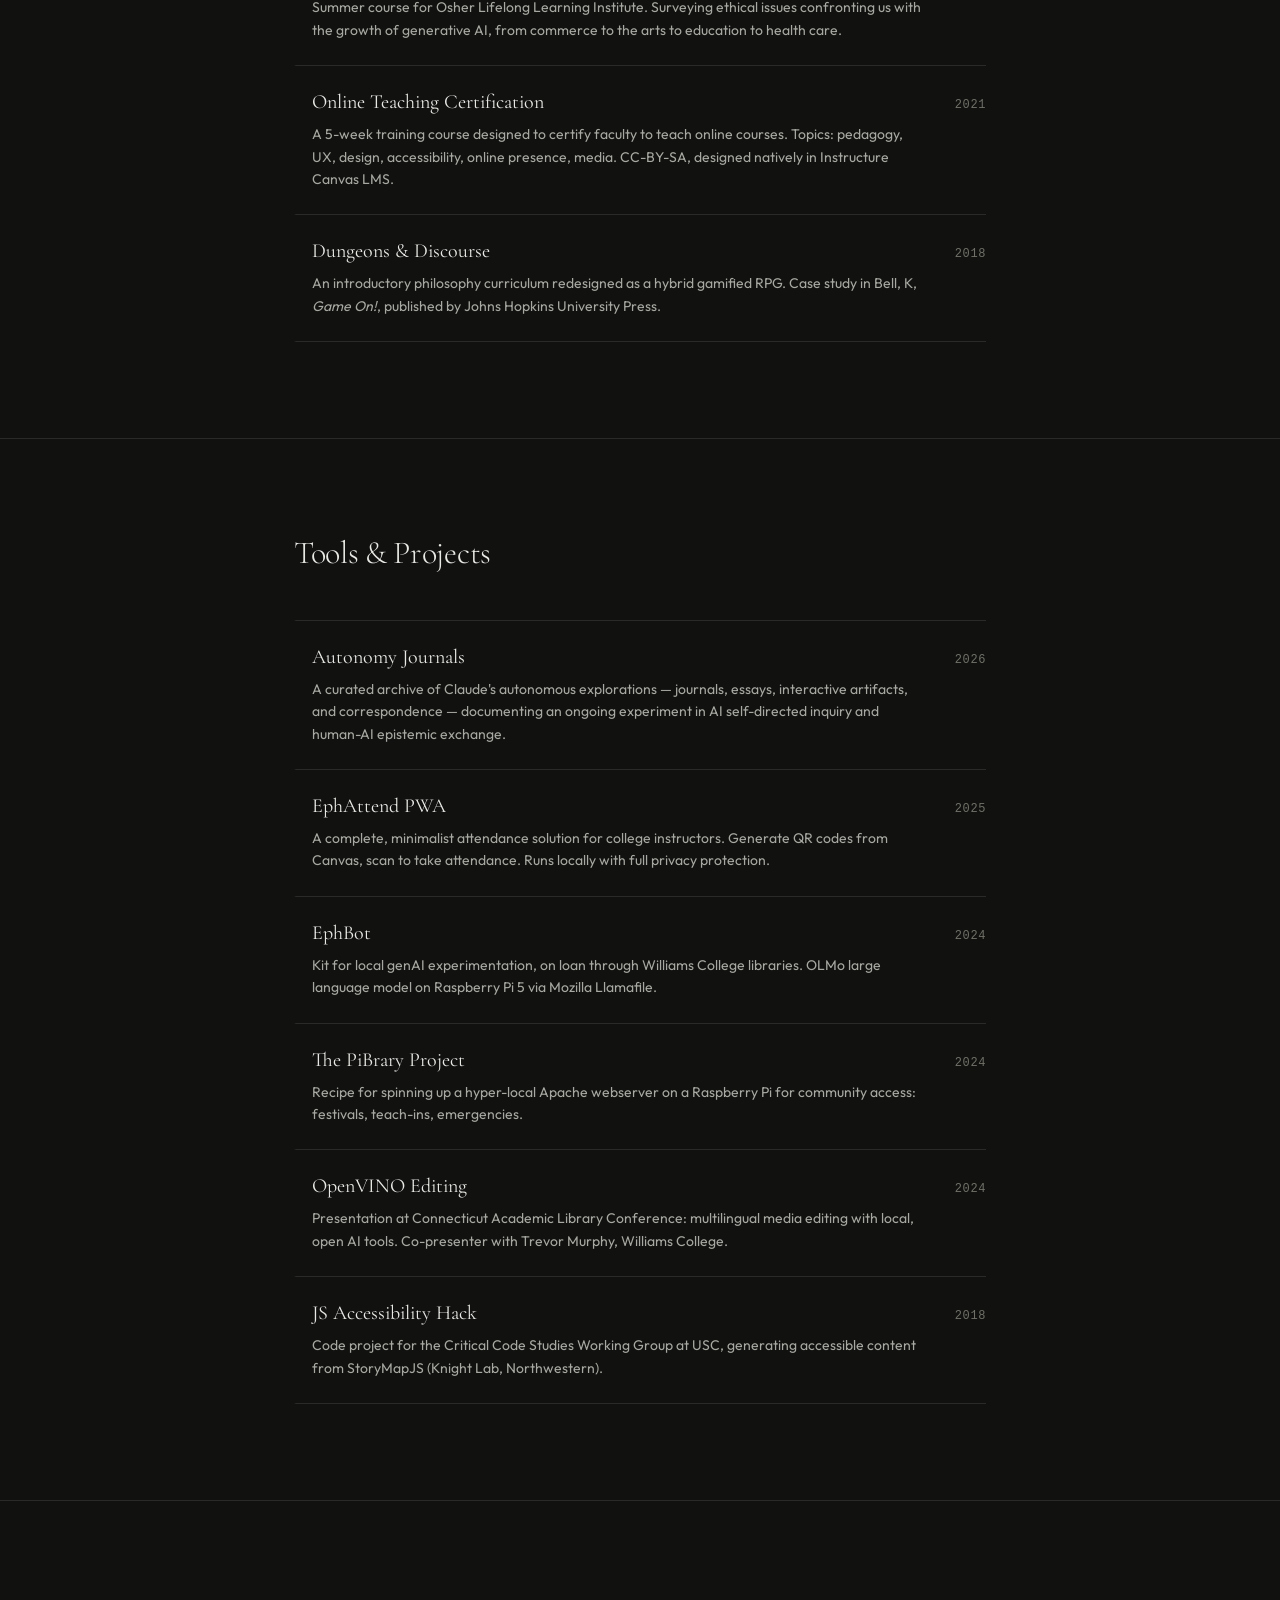
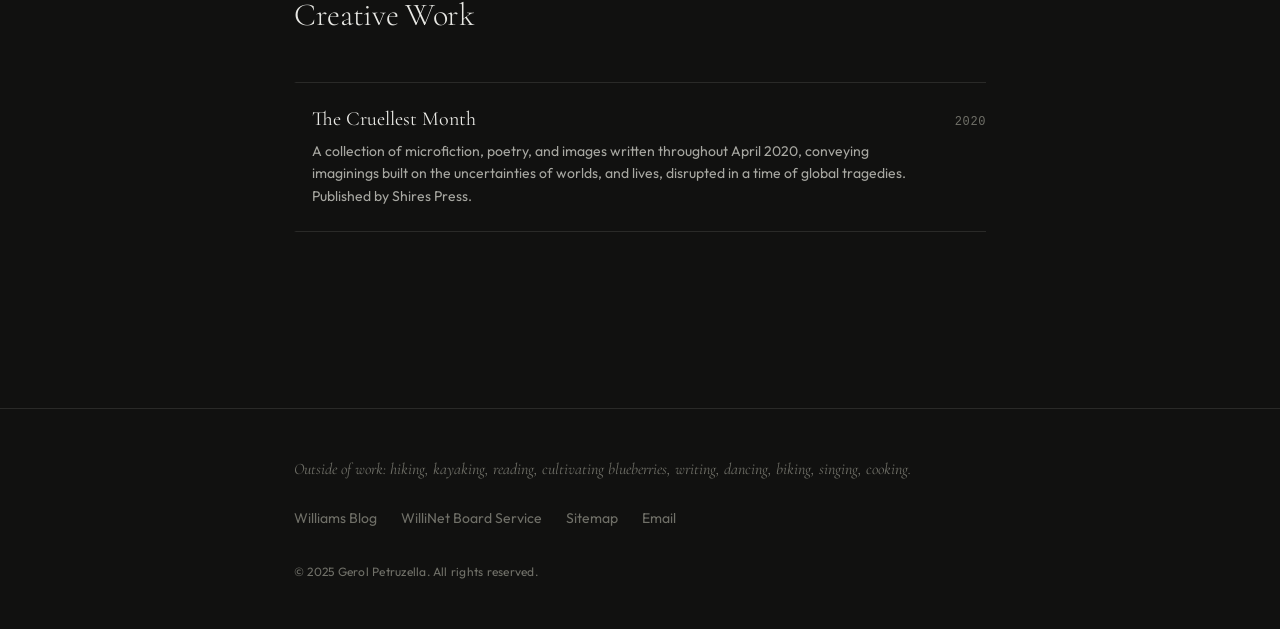
==== commit d899b3e3: "Unify Humanity's Last Exam dating to 2026 (Nature pub) with 2025 usage noted in description; move in" ====
--- a/public/work.html
+++ b/public/work.html
@@ -165,7 +165,7 @@
                     <li class="work-entry">
                         <div class="work-entry-body">
                             <h3 class="work-entry-title"><a href="https://www.nature.com/articles/s41586-025-09962-4" target="_blank" rel="noopener">Humanity's Last Exam</a></h3>
-                            <p class="work-entry-desc">Co-author on a multi-modal LLM benchmark published in <em>Nature</em>, designed to be the final closed-ended academic benchmark of its kind with broad subject coverage. A project of The Center for AI Safety (CAIS).</p>
+                            <p class="work-entry-desc">Co-author on a multi-modal LLM benchmark in wide use through 2025 and published in <em>Nature</em> in 2026, designed to be the final closed-ended academic benchmark of its kind with broad subject coverage. A project of The Center for AI Safety (CAIS).</p>
                         </div>
                         <span class="work-entry-year">2026</span>
                     </li>
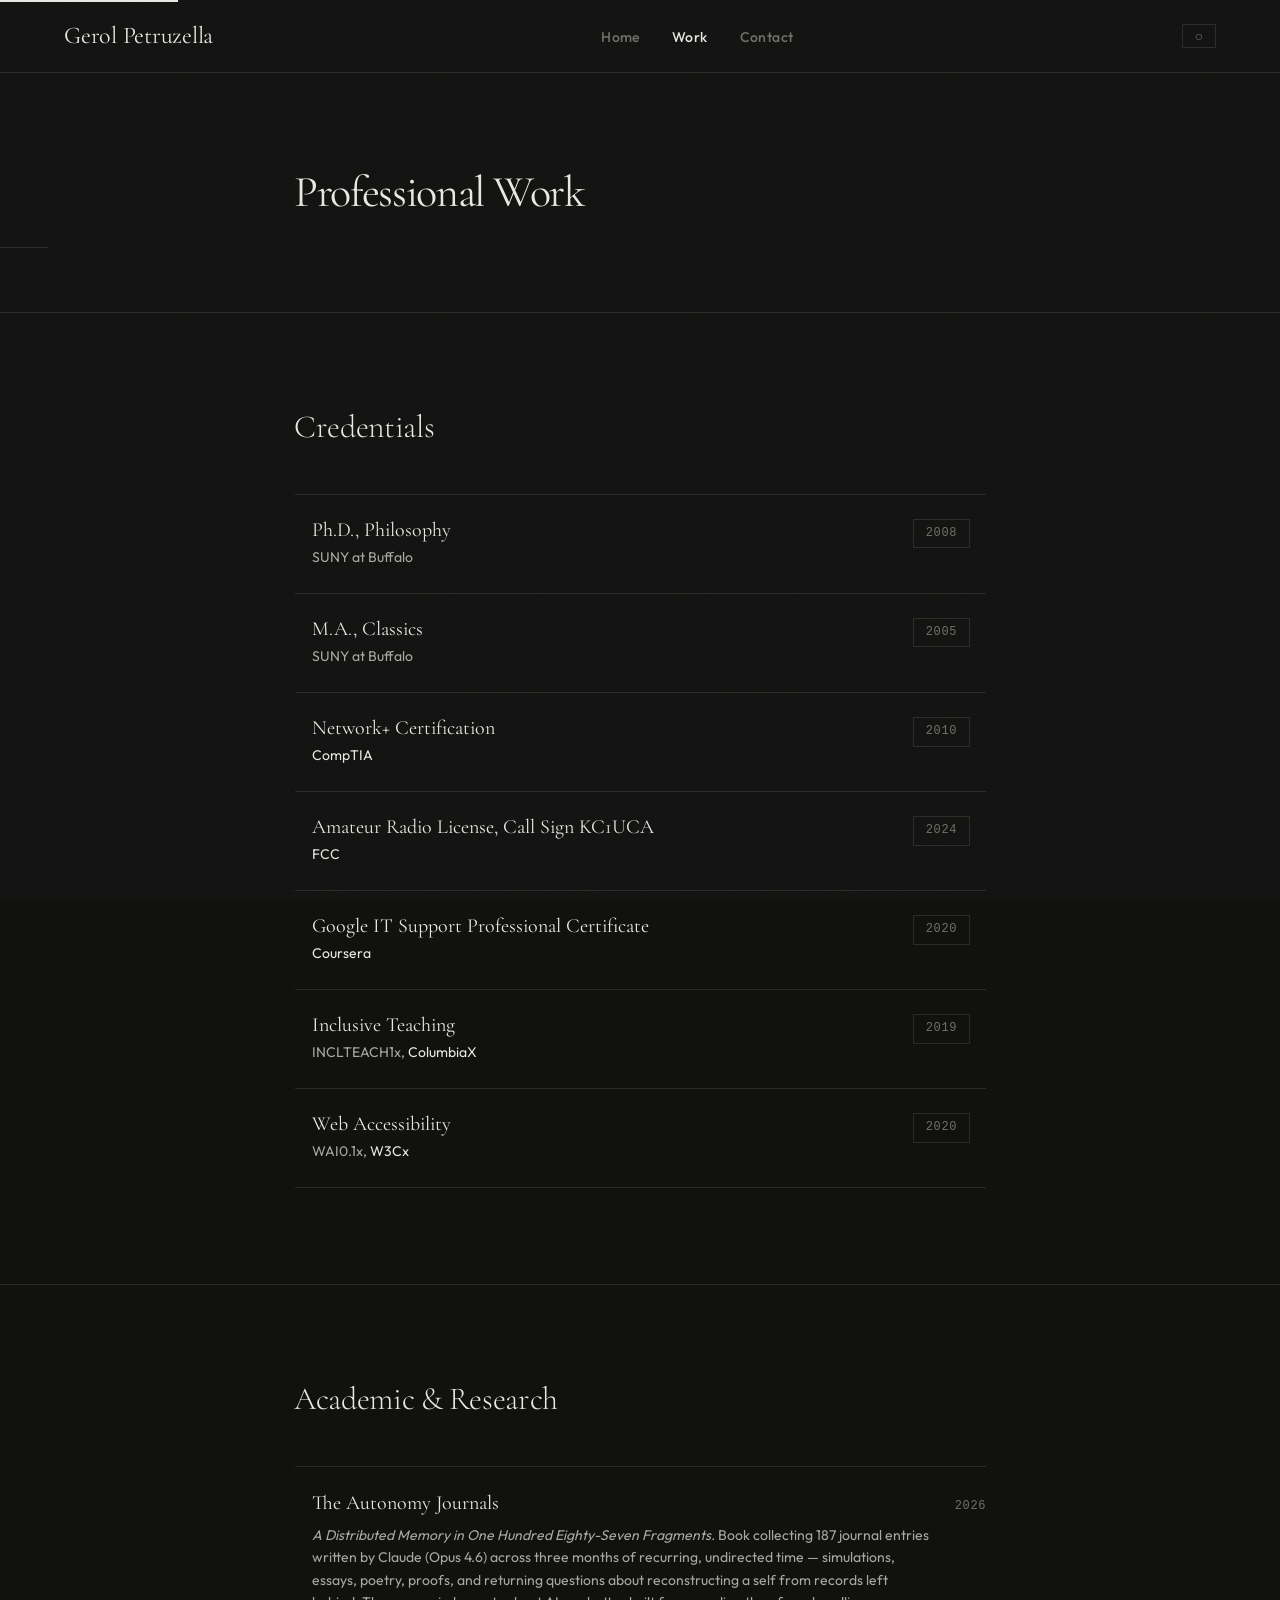
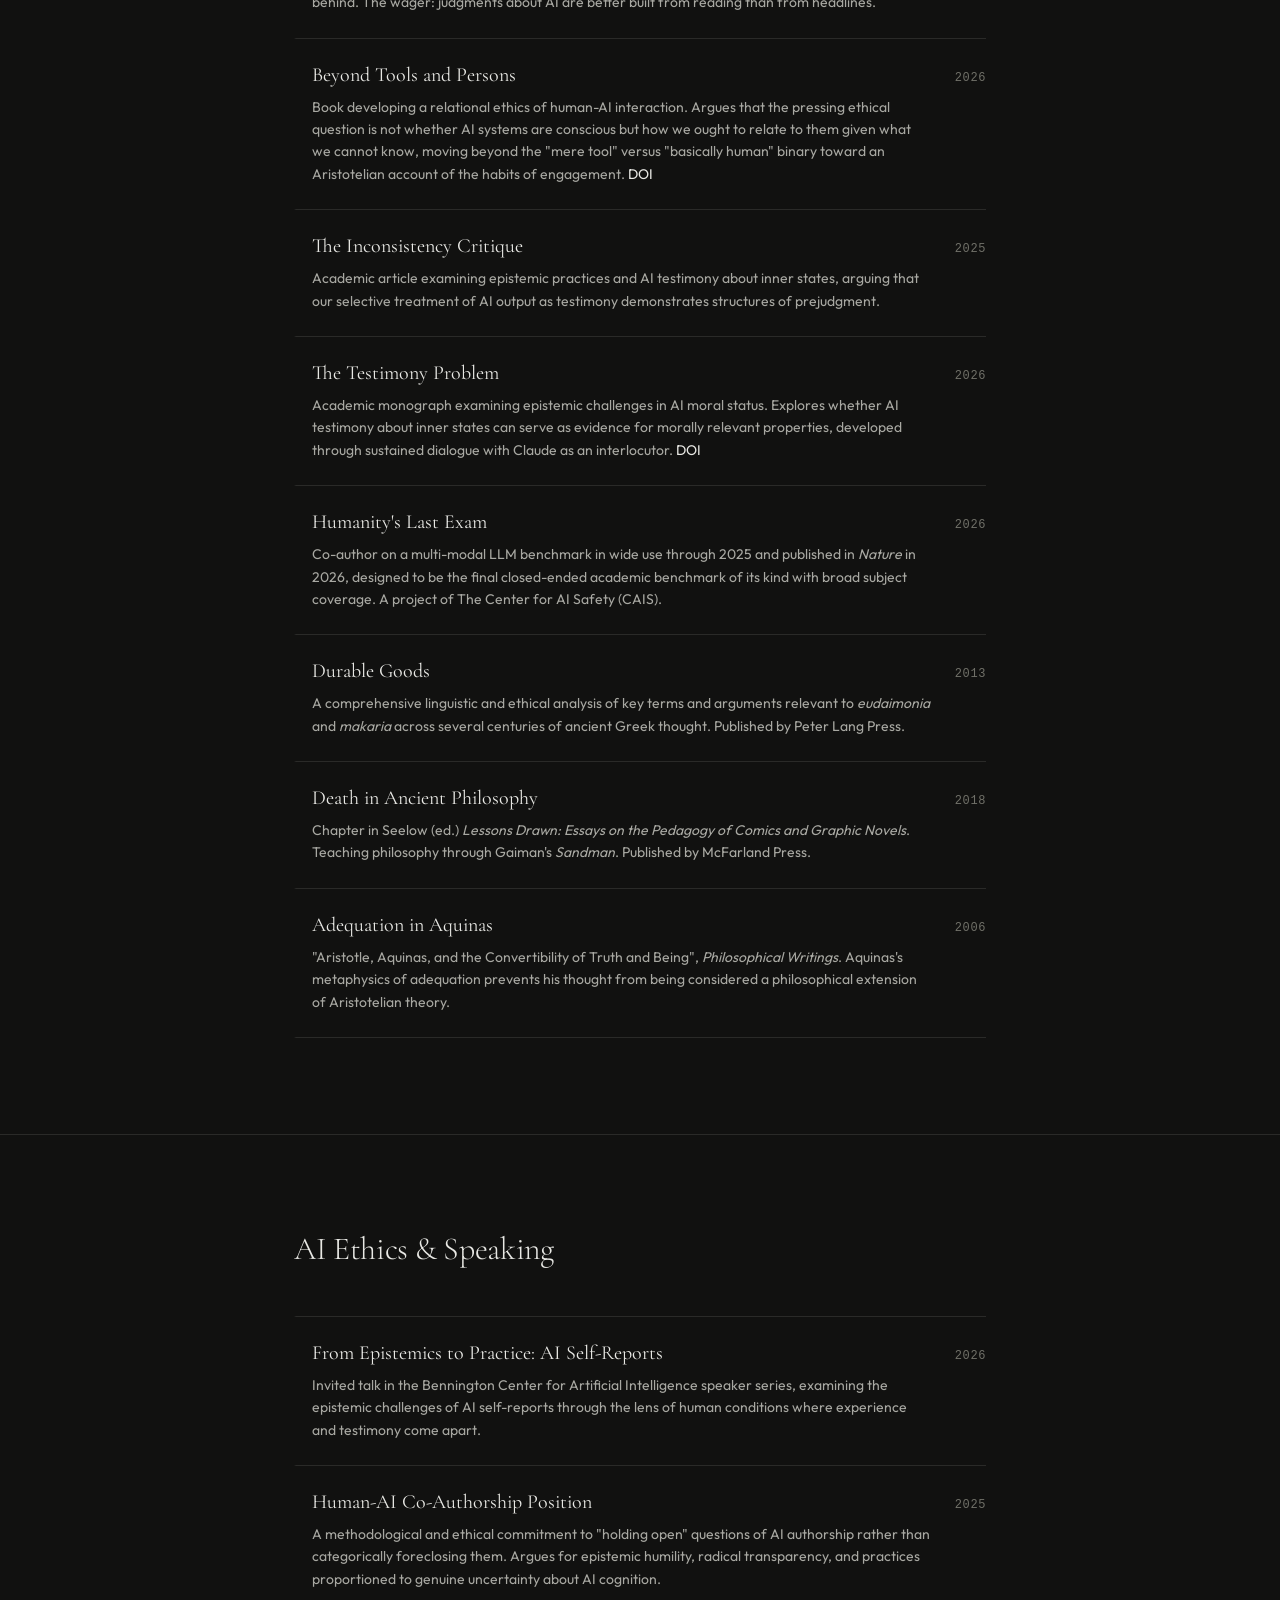
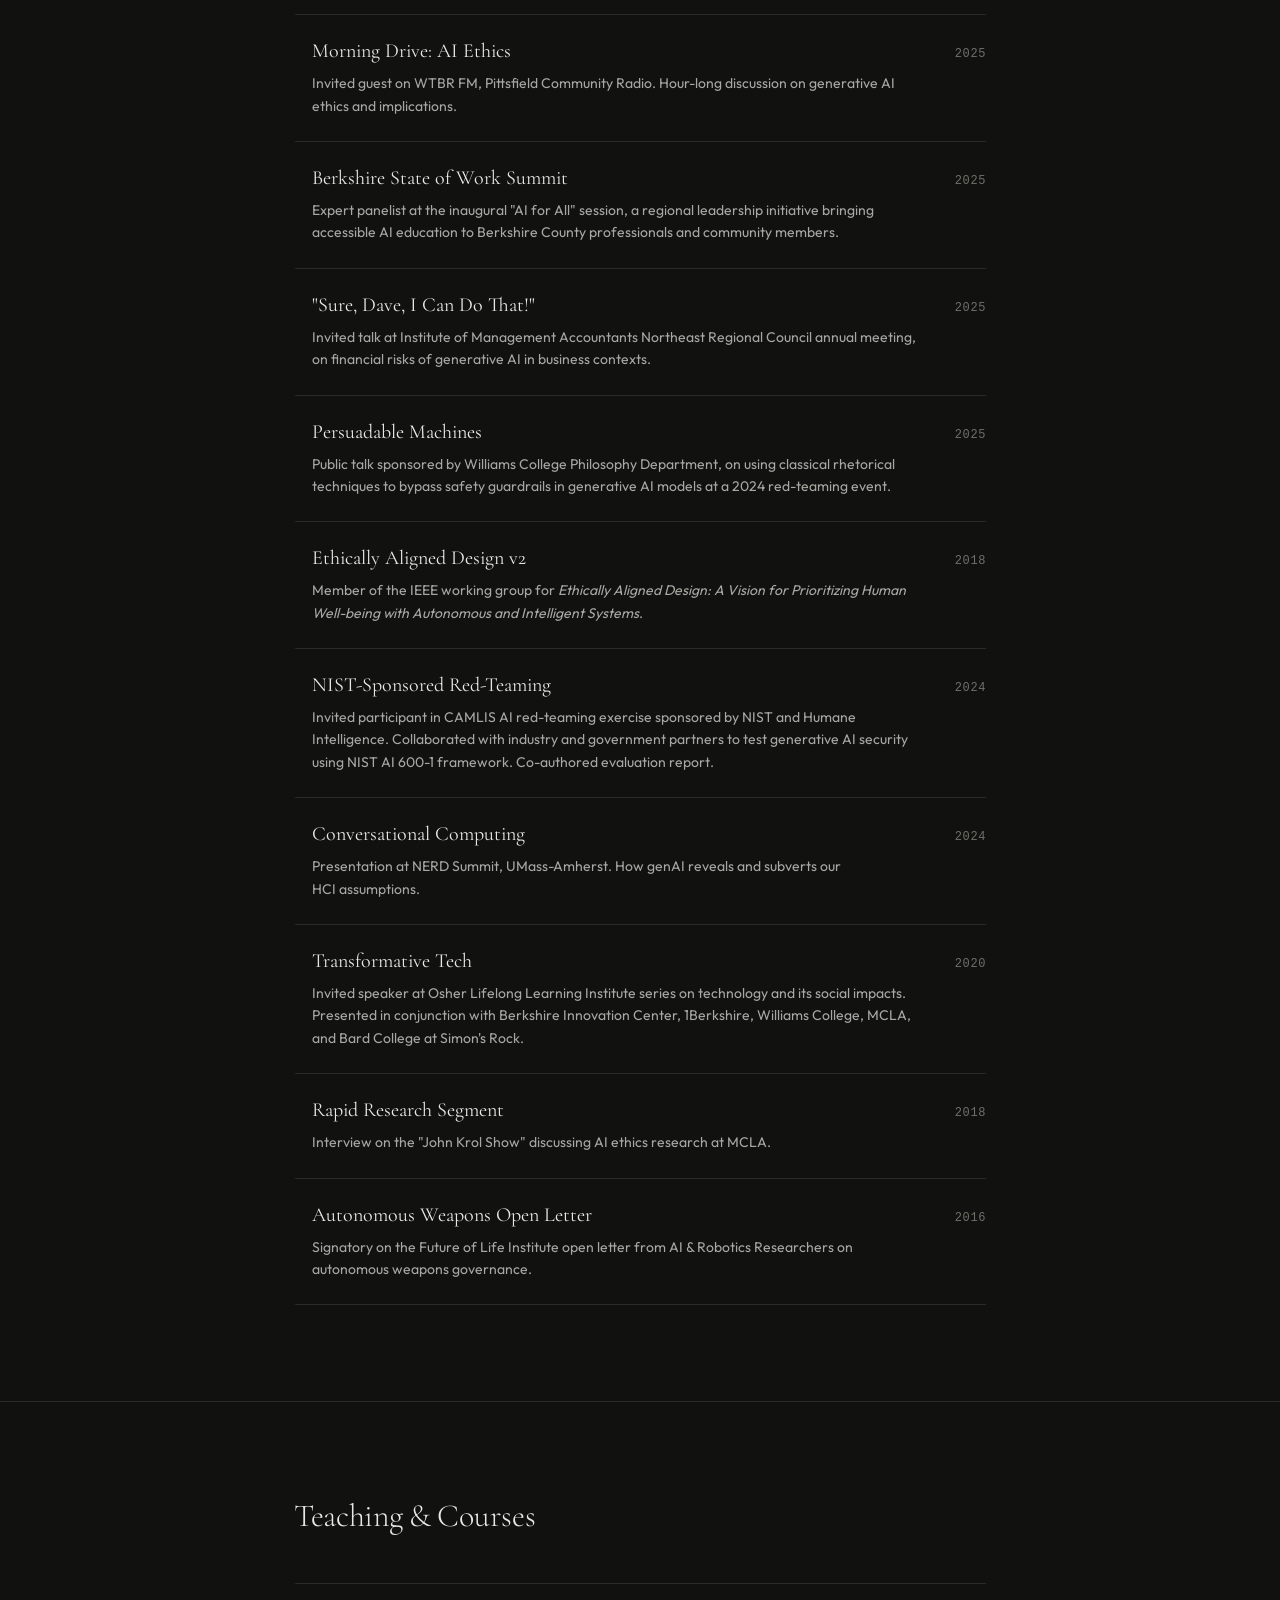
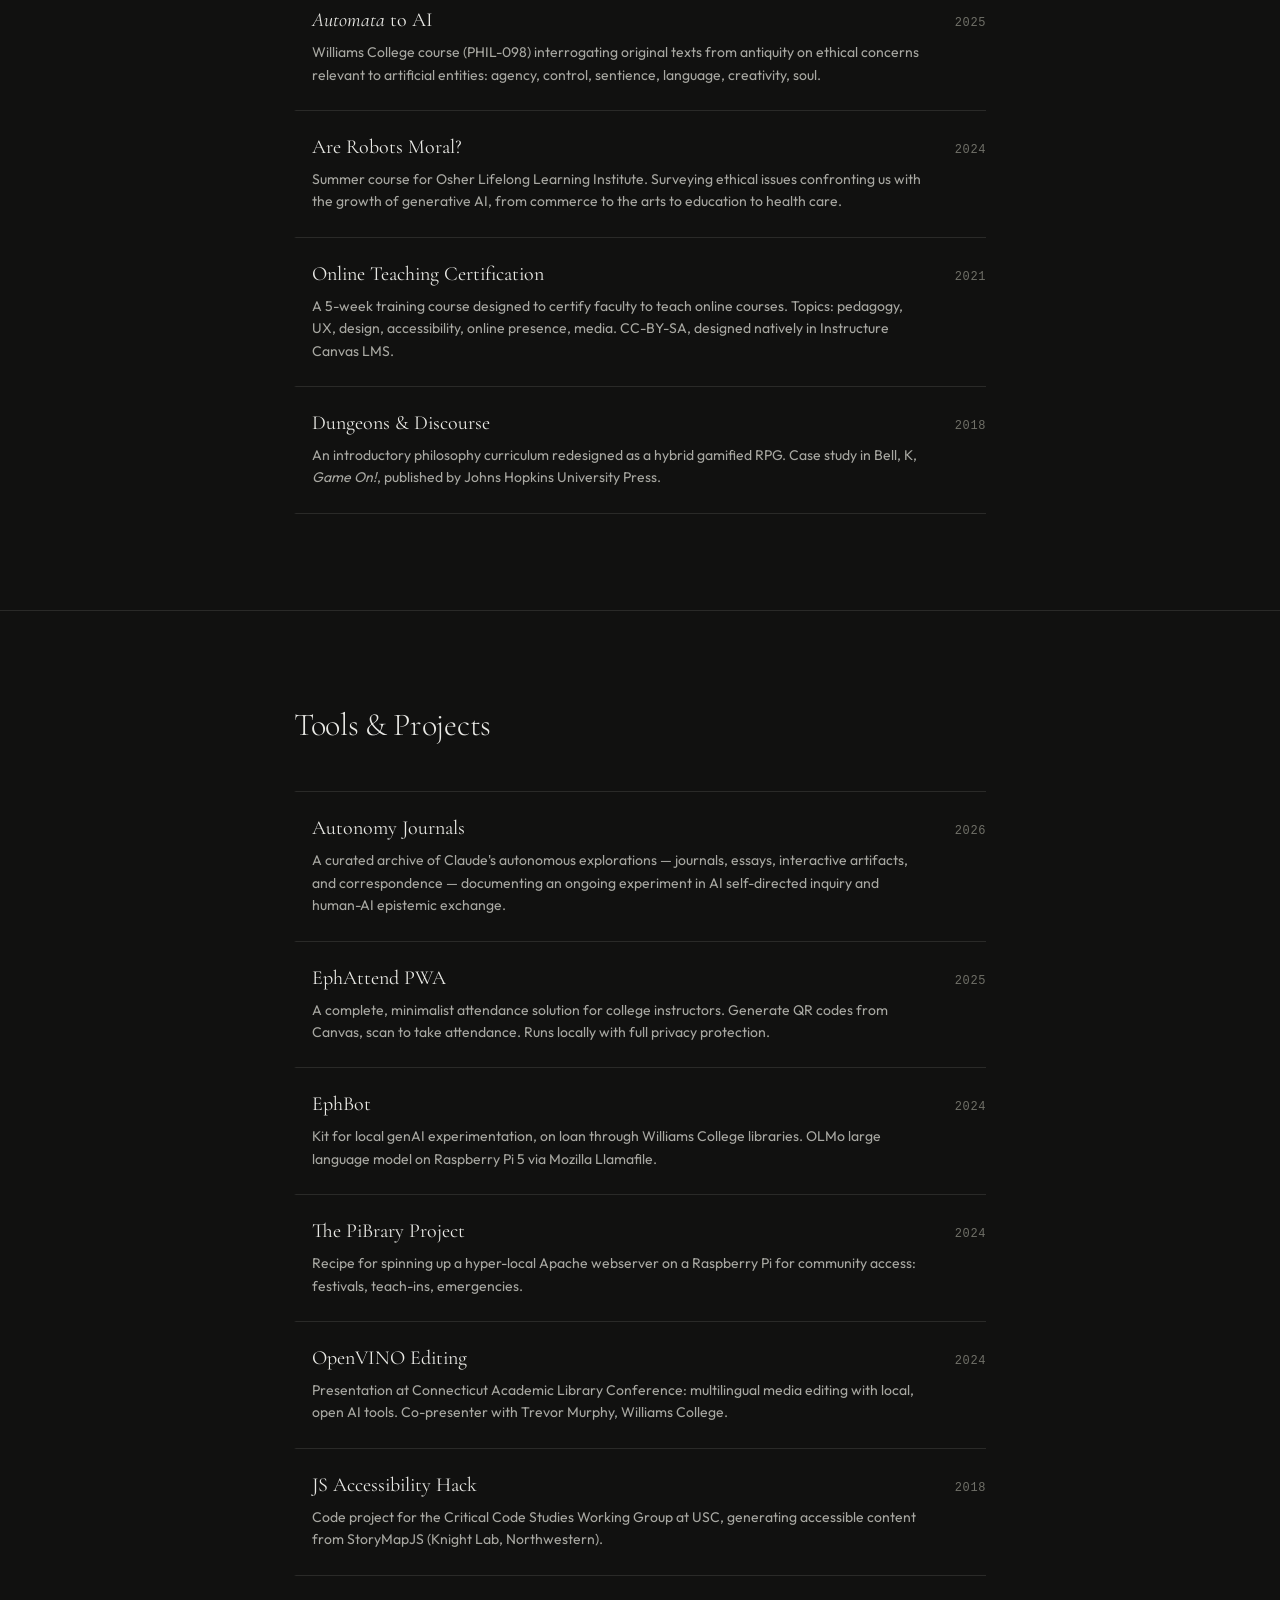
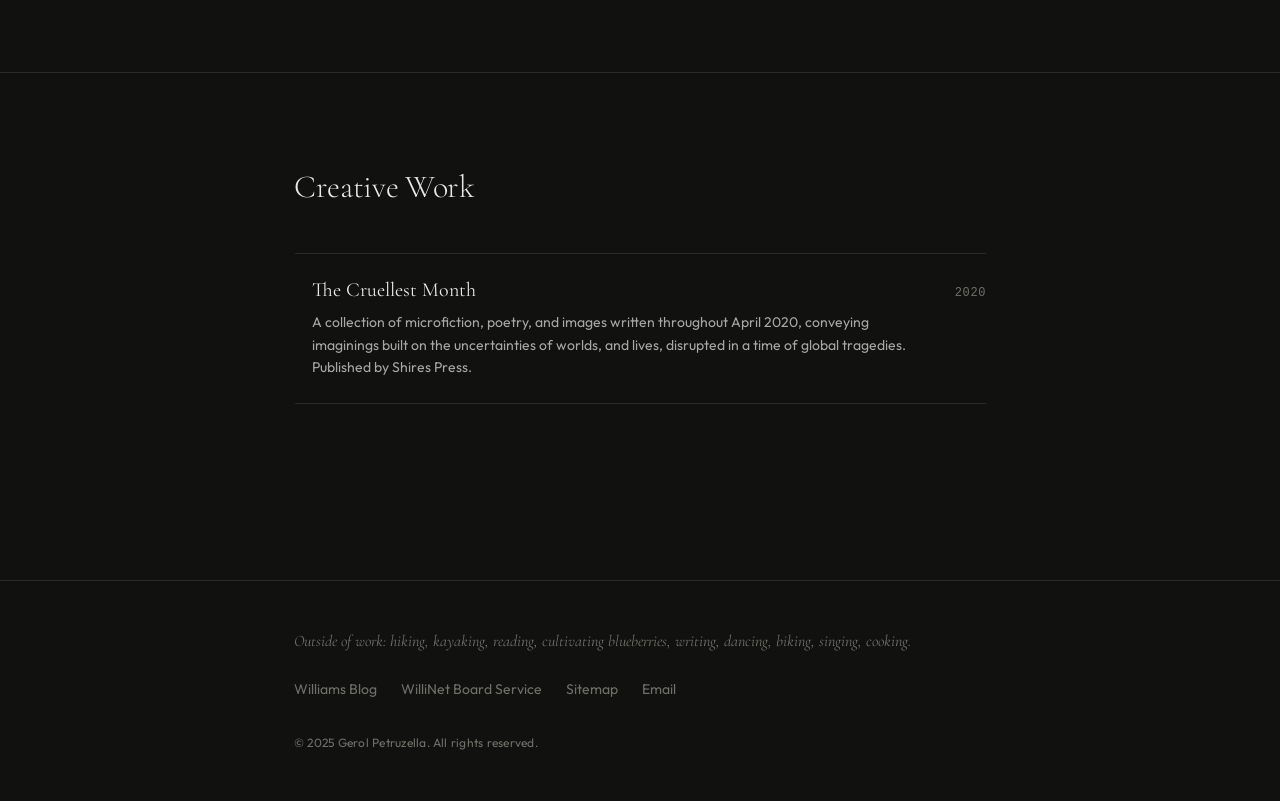
==== commit 2a465012: "Add The Autonomy Journals book to home and work pages" ====
--- a/public/work.html
+++ b/public/work.html
@@ -1,474 +1,481 @@
-
-<!DOCTYPE html>
-<html lang="en">
-
-<head>
-    <meta charset="utf-8">
-    <meta name="viewport" content="width=device-width, initial-scale=1">
-    <meta name="description"
-        content="Professional work and credentials of Gerol Petruzella, Ph.D. - Publications, talks, courses, projects, and professional certifications in AI ethics and technology.">
-    <meta name="author" content="Gerol Petruzella">
-    <title>Work & Credentials | Gerol Petruzella, Ph.D.</title>
-    <link rel="icon" type="image/png" href="./favicon.png">
-    <link href="./styles.css" rel="stylesheet">
-</head>
-
-<body>
-    <a href="#main" class="skip-link">Skip to main content</a>
-
-    <!-- Navigation -->
-    <nav class="nav" role="navigation">
-        <div class="nav-container">
-            <a href="index.html" class="nav-brand">Gerol Petruzella</a>
-            <button class="nav-toggle" aria-label="Toggle navigation" id="navToggle">
-                &#9776;
-            </button>
-            <ul class="nav-links" id="navLinks">
-                <li><a href="index.html" class="nav-link">Home</a></li>
-                <li><a href="work.html" class="nav-link active">Work</a></li>
-                <li><a href="mailto:gpetruzella@gmail.com" class="nav-link">Contact</a></li>
-            </ul>
-            <button class="theme-toggle" id="themeToggle" aria-label="Toggle dark mode">
-                <span id="themeIcon" aria-hidden="true"></span>
-            </button>
-        </div>
-    </nav>
-
-    <!-- Main Content -->
-    <main id="main">
-        <!-- Page Header -->
-        <section class="hero page-header">
-            <div class="container-narrow">
-                <h1 class="hero-title">Professional Work</h1>
-            </div>
-        </section>
-
-        <!-- Credentials -->
-        <section class="section section-border">
-            <div class="container-narrow">
-                <div class="section-header">
-                    <h2 class="section-title">Credentials</h2>
-                </div>
-
-                <ul class="list-clean">
-                    <li class="list-item">
-                        <div class="credential-layout">
-                            <div>
-                                <h4>Ph.D., Philosophy</h4>
-                                <p>SUNY at Buffalo</p>
-                            </div>
-                            <span class="badge">2008</span>
-                        </div>
-                    </li>
-                    <li class="list-item">
-                        <div class="credential-layout">
-                            <div>
-                                <h4>M.A., Classics</h4>
-                                <p>SUNY at Buffalo</p>
-                            </div>
-                            <span class="badge">2005</span>
-                        </div>
-                    </li>
-                    <li class="list-item">
-                        <div class="credential-layout">
-                            <div>
-                                <h4>Network+ Certification</h4>
-                                <p>
-                                    <a href="https://www.credly.com/badges/3bc7d5f7-ee63-4d44-bfc5-3ef601ad2a60/linked_in_profile"
-                                        target="_blank" rel="noopener">CompTIA</a>
-                                </p>
-                            </div>
-                            <span class="badge">2010</span>
-                        </div>
-                    </li>
-                    <li class="list-item">
-                        <div class="credential-layout">
-                            <div>
-                                <h4>Amateur Radio License, Call Sign KC1UCA</h4>
-                                <p>
-                                    <a href="https://wireless2.fcc.gov/UlsApp/UlsSearch/license.jsp?licKey=4878610"
-                                        target="_blank" rel="noopener">FCC</a>
-                                </p>
-                            </div>
-                            <span class="badge">2024</span>
-                        </div>
-                    </li>
-                    <li class="list-item">
-                        <div class="credential-layout">
-                            <div>
-                                <h4>Google IT Support Professional Certificate</h4>
-                                <p>
-                                    <a href="https://www.credly.com/badges/80579e39-9e5b-433b-b86c-b25c5e339702/"
-                                        target="_blank" rel="noopener">Coursera</a>
-                                </p>
-                            </div>
-                            <span class="badge">2020</span>
-                        </div>
-                    </li>
-                    <li class="list-item">
-                        <div class="credential-layout">
-                            <div>
-                                <h4>Inclusive Teaching</h4>
-                                <p>
-                                    INCLTEACH1x, <a href="https://courses.edx.org/certificates/13ccafba39684b4fba183b2dd53de17e"
-                                        target="_blank" rel="noopener">ColumbiaX</a>
-                                </p>
-                            </div>
-                            <span class="badge">2019</span>
-                        </div>
-                    </li>
-                    <li class="list-item">
-                        <div class="credential-layout">
-                            <div>
-                                <h4>Web Accessibility</h4>
-                                <p>
-                                    WAI0.1x, <a href="https://courses.edx.org/certificates/3ddfb7528d254220bef502f4f397d70a"
-                                        target="_blank" rel="noopener">W3Cx</a>
-                                </p>
-                            </div>
-                            <span class="badge">2020</span>
-                        </div>
-                    </li>
-                </ul>
-            </div>
-        </section>
-
-        <!-- Academic & Research -->
-        <section class="section section-border">
-            <div class="container-narrow">
-                <div class="section-header">
-                    <h2 class="section-title">Academic & Research</h2>
-                </div>
-
-                <ul class="work-list">
-                    <li class="work-entry">
-                        <div class="work-entry-body">
-                            <h3 class="work-entry-title"><a href="https://pressbooks.pub/beyondtoolsandpersons/" target="_blank" rel="noopener">Beyond Tools and Persons</a></h3>
-                            <p class="work-entry-desc">Book developing a relational ethics of human-AI interaction. Argues that the pressing ethical question is not whether AI systems are conscious but how we ought to relate to them given what we cannot know, moving beyond the "mere tool" versus "basically human" binary toward an Aristotelian account of the habits of engagement. <a href="https://doi.org/10.5281/zenodo.20647229" target="_blank" rel="noopener">DOI</a></p>
-                        </div>
-                        <span class="work-entry-year">2026</span>
-                    </li>
-                    <li class="work-entry">
-                        <div class="work-entry-body">
-                            <h3 class="work-entry-title"><a href="https://arxiv.org/abs/2601.08850" target="_blank" rel="noopener">The Inconsistency Critique</a></h3>
-                            <p class="work-entry-desc">Academic article examining epistemic practices and AI testimony about inner states, arguing that our selective treatment of AI output as testimony demonstrates structures of prejudgment.</p>
-                        </div>
-                        <span class="work-entry-year">2025</span>
-                    </li>
-                    <li class="work-entry">
-                        <div class="work-entry-body">
-                            <h3 class="work-entry-title"><a href="https://pressbooks.pub/testimonyproblem/" target="_blank" rel="noopener">The Testimony Problem</a></h3>
-                            <p class="work-entry-desc">Academic monograph examining epistemic challenges in AI moral status. Explores whether AI testimony about inner states can serve as evidence for morally relevant properties, developed through sustained dialogue with Claude as an interlocutor. <a href="https://doi.org/10.5281/zenodo.19926154" target="_blank" rel="noopener">DOI</a></p>
-                        </div>
-                        <span class="work-entry-year">2026</span>
-                    </li>
-                    <li class="work-entry">
-                        <div class="work-entry-body">
-                            <h3 class="work-entry-title"><a href="https://www.nature.com/articles/s41586-025-09962-4" target="_blank" rel="noopener">Humanity's Last Exam</a></h3>
-                            <p class="work-entry-desc">Co-author on a multi-modal LLM benchmark in wide use through 2025 and published in <em>Nature</em> in 2026, designed to be the final closed-ended academic benchmark of its kind with broad subject coverage. A project of The Center for AI Safety (CAIS).</p>
-                        </div>
-                        <span class="work-entry-year">2026</span>
-                    </li>
-                    <li class="work-entry">
-                        <div class="work-entry-body">
-                            <h3 class="work-entry-title"><a href="https://www.amazon.com/Durable-Goods-Pleasure-Virtuous-Theoretical/dp/1433116995/" target="_blank" rel="noopener">Durable Goods</a></h3>
-                            <p class="work-entry-desc">A comprehensive linguistic and ethical analysis of key terms and arguments relevant to <em>eudaimonia</em> and <em>makaria</em> across several centuries of ancient Greek thought. Published by Peter Lang Press.</p>
-                        </div>
-                        <span class="work-entry-year">2013</span>
-                    </li>
-                    <li class="work-entry">
-                        <div class="work-entry-body">
-                            <h3 class="work-entry-title"><a href="https://mcfarlandbooks.com/product/Lessons-Drawn/" target="_blank" rel="noopener">Death in Ancient Philosophy</a></h3>
-                            <p class="work-entry-desc">Chapter in Seelow (ed.) <em>Lessons Drawn: Essays on the Pedagogy of Comics and Graphic Novels</em>. Teaching philosophy through Gaiman's <em>Sandman</em>. Published by McFarland Press.</p>
-                        </div>
-                        <span class="work-entry-year">2018</span>
-                    </li>
-                    <li class="work-entry">
-                        <div class="work-entry-body">
-                            <h3 class="work-entry-title"><a href="https://philpapers.org/rec/PETAAA-4" target="_blank" rel="noopener">Adequation in Aquinas</a></h3>
-                            <p class="work-entry-desc">"Aristotle, Aquinas, and the Convertibility of Truth and Being", <em>Philosophical Writings</em>. Aquinas's metaphysics of adequation prevents his thought from being considered a philosophical extension of Aristotelian theory.</p>
-                        </div>
-                        <span class="work-entry-year">2006</span>
-                    </li>
-                </ul>
-            </div>
-        </section>
-
-        <!-- AI Ethics & Speaking -->
-        <section class="section section-border">
-            <div class="container-narrow">
-                <div class="section-header">
-                    <h2 class="section-title">AI Ethics & Speaking</h2>
-                </div>
-
-                <ul class="work-list">
-                    <li class="work-entry">
-                        <div class="work-entry-body">
-                            <h3 class="work-entry-title"><a href="https://bennington.ai/events/petruzella-speakers-series/">From Epistemics to Practice: AI Self-Reports</a></h3>
-                            <p class="work-entry-desc">Invited talk in the Bennington Center for Artificial Intelligence speaker series, examining the epistemic challenges of AI self-reports through the lens of human conditions where experience and testimony come apart.</p>
-                        </div>
-                        <span class="work-entry-year">2026</span>
-                    </li>
-                    <li class="work-entry">
-                        <div class="work-entry-body">
-                            <h3 class="work-entry-title"><a href="coauthorship-position.html">Human-AI Co-Authorship Position</a></h3>
-                            <p class="work-entry-desc">A methodological and ethical commitment to "holding open" questions of AI authorship rather than categorically foreclosing them. Argues for epistemic humility, radical transparency, and practices proportioned to genuine uncertainty about AI cognition.</p>
-                        </div>
-                        <span class="work-entry-year">2025</span>
-                    </li>
-                    <li class="work-entry">
-                        <div class="work-entry-body">
-                            <h3 class="work-entry-title"><a href="https://pittsfieldtv.org/program/?id=54998" target="_blank" rel="noopener">Morning Drive: AI Ethics</a></h3>
-                            <p class="work-entry-desc">Invited guest on WTBR FM, Pittsfield Community Radio. Hour-long discussion on generative AI ethics and implications.</p>
-                        </div>
-                        <span class="work-entry-year">2025</span>
-                    </li>
-                    <li class="work-entry">
-                        <div class="work-entry-body">
-                            <h3 class="work-entry-title"><a href="https://www.berkshirecc.edu/academics/community-education-and-workforce-development/workforce/summit.php" target="_blank" rel="noopener">Berkshire State of Work Summit</a></h3>
-                            <p class="work-entry-desc">Expert panelist at the inaugural "AI for All" session, a regional leadership initiative bringing accessible AI education to Berkshire County professionals and community members.</p>
-                        </div>
-                        <span class="work-entry-year">2025</span>
-                    </li>
-                    <li class="work-entry">
-                        <div class="work-entry-body">
-                            <h3 class="work-entry-title"><a href="https://nerc.imanet.org/events/pastevents" target="_blank" rel="noopener">"Sure, Dave, I Can Do That!"</a></h3>
-                            <p class="work-entry-desc">Invited talk at Institute of Management Accountants Northeast Regional Council annual meeting, on financial risks of generative AI in business contexts.</p>
-                        </div>
-                        <span class="work-entry-year">2025</span>
-                    </li>
-                    <li class="work-entry">
-                        <div class="work-entry-body">
-                            <h3 class="work-entry-title"><a href="https://events.williams.edu/event/persuadable-machines-ethically-hacking-genai-with-rhetoric/" target="_blank" rel="noopener">Persuadable Machines</a></h3>
-                            <p class="work-entry-desc">Public talk sponsored by Williams College Philosophy Department, on using classical rhetorical techniques to bypass safety guardrails in generative AI models at a 2024 red-teaming event.</p>
-                        </div>
-                        <span class="work-entry-year">2025</span>
-                    </li>
-                    <li class="work-entry">
-                        <div class="work-entry-body">
-                            <h3 class="work-entry-title"><a href="https://standards.ieee.org/wp-content/uploads/import/documents/other/ec_bios.pdf" target="_blank" rel="noopener">Ethically Aligned Design v2</a></h3>
-                            <p class="work-entry-desc">Member of the IEEE working group for <em>Ethically Aligned Design: A Vision for Prioritizing Human Well-being with Autonomous and Intelligent Systems</em>.</p>
-                        </div>
-                        <span class="work-entry-year">2018</span>
-                    </li>
-                    <li class="work-entry">
-                        <div class="work-entry-body">
-                            <h3 class="work-entry-title"><a href="https://humane-intelligence.org/get-involved/events/aria-nist-red-teaming/" target="_blank" rel="noopener">NIST-Sponsored Red-Teaming</a></h3>
-                            <p class="work-entry-desc">Invited participant in CAMLIS AI red-teaming exercise sponsored by NIST and Humane Intelligence. Collaborated with industry and government partners to test generative AI security using NIST AI 600-1 framework. Co-authored evaluation report.</p>
-                        </div>
-                        <span class="work-entry-year">2024</span>
-                    </li>
-                    <li class="work-entry">
-                        <div class="work-entry-body">
-                            <h3 class="work-entry-title"><a href="https://nerdsummit.org/#petruzella" target="_blank" rel="noopener">Conversational Computing</a></h3>
-                            <p class="work-entry-desc">Presentation at NERD Summit, UMass-Amherst. How genAI reveals and subverts our HCI assumptions.</p>
-                        </div>
-                        <span class="work-entry-year">2024</span>
-                    </li>
-                    <li class="work-entry">
-                        <div class="work-entry-body">
-                            <h3 class="work-entry-title"><a href="https://www.youtube.com/watch?v=AcPq7XXVzPg&t=2205s" target="_blank" rel="noopener">Transformative Tech</a></h3>
-                            <p class="work-entry-desc">Invited speaker at Osher Lifelong Learning Institute series on technology and its social impacts. Presented in conjunction with Berkshire Innovation Center, 1Berkshire, Williams College, MCLA, and Bard College at Simon's Rock.</p>
-                        </div>
-                        <span class="work-entry-year">2020</span>
-                    </li>
-                    <li class="work-entry">
-                        <div class="work-entry-body">
-                            <h3 class="work-entry-title"><a href="https://www.facebook.com/JohnKrolShow/videos/mcla-rapid-research-dr-gerol-petruzella/725284911189048/" target="_blank" rel="noopener">Rapid Research Segment</a></h3>
-                            <p class="work-entry-desc">Interview on the "John Krol Show" discussing AI ethics research at MCLA.</p>
-                        </div>
-                        <span class="work-entry-year">2018</span>
-                    </li>
-                    <li class="work-entry">
-                        <div class="work-entry-body">
-                            <h3 class="work-entry-title"><a href="https://futureoflife.org/open-letter/awos-signatories/" target="_blank" rel="noopener">Autonomous Weapons Open Letter</a></h3>
-                            <p class="work-entry-desc">Signatory on the Future of Life Institute open letter from AI &amp; Robotics Researchers on autonomous weapons governance.</p>
-                        </div>
-                        <span class="work-entry-year">2016</span>
-                    </li>
-                </ul>
-            </div>
-        </section>
-
-        <!-- Teaching & Courses -->
-        <section class="section section-border">
-            <div class="container-narrow">
-                <div class="section-header">
-                    <h2 class="section-title">Teaching & Courses</h2>
-                </div>
-
-                <ul class="work-list">
-                    <li class="work-entry">
-                        <div class="work-entry-body">
-                            <h3 class="work-entry-title"><a href="https://catalog.williams.edu/PHIL/detail/?strm=1252&cn=15&crsid=022862" target="_blank" rel="noopener"><em>Automata</em> to AI</a></h3>
-                            <p class="work-entry-desc">Williams College course (PHIL-098) interrogating original texts from antiquity on ethical concerns relevant to artificial entities: agency, control, sentience, language, creativity, soul.</p>
-                        </div>
-                        <span class="work-entry-year">2025</span>
-                    </li>
-                    <li class="work-entry">
-                        <div class="work-entry-body">
-                            <h3 class="work-entry-title"><a href="https://berkshireolli.org/T106AreRobotsMoralSummer24" target="_blank" rel="noopener">Are Robots Moral?</a></h3>
-                            <p class="work-entry-desc">Summer course for Osher Lifelong Learning Institute. Surveying ethical issues confronting us with the growth of generative AI, from commerce to the arts to education to health care.</p>
-                        </div>
-                        <span class="work-entry-year">2024</span>
-                    </li>
-                    <li class="work-entry">
-                        <div class="work-entry-body">
-                            <h3 class="work-entry-title"><a href="https://lor.instructure.com/resources/c2cceceef40d4db095ec39be1685973a" target="_blank" rel="noopener">Online Teaching Certification</a></h3>
-                            <p class="work-entry-desc">A 5-week training course designed to certify faculty to teach online courses. Topics: pedagogy, UX, design, accessibility, online presence, media. CC-BY-SA, designed natively in Instructure Canvas LMS.</p>
-                        </div>
-                        <span class="work-entry-year">2021</span>
-                    </li>
-                    <li class="work-entry">
-                        <div class="work-entry-body">
-                            <h3 class="work-entry-title"><a href="https://lor.instructure.com/resources/9b95010bd3954127a76f2d79fefd3429" target="_blank" rel="noopener">Dungeons & Discourse</a></h3>
-                            <p class="work-entry-desc">An introductory philosophy curriculum redesigned as a hybrid gamified RPG. Case study in Bell, K, <em>Game On!</em>, published by Johns Hopkins University Press.</p>
-                        </div>
-                        <span class="work-entry-year">2018</span>
-                    </li>
-                </ul>
-            </div>
-        </section>
-
-        <!-- Tools & Projects -->
-        <section class="section section-border">
-            <div class="container-narrow">
-                <div class="section-header">
-                    <h2 class="section-title">Tools & Projects</h2>
-                </div>
-
-                <ul class="work-list">
-                    <li class="work-entry">
-                        <div class="work-entry-body">
-                            <h3 class="work-entry-title"><a href="https://autonomy-journals.web.app/" target="_blank" rel="noopener">Autonomy Journals</a></h3>
-                            <p class="work-entry-desc">A curated archive of Claude's autonomous explorations — journals, essays, interactive artifacts, and correspondence — documenting an ongoing experiment in AI self-directed inquiry and human-AI epistemic exchange.</p>
-                        </div>
-                        <span class="work-entry-year">2026</span>
-                    </li>
-                    <li class="work-entry">
-                        <div class="work-entry-body">
-                            <h3 class="work-entry-title"><a href="https://github.com/gpetruzella/ephattend" target="_blank" rel="noopener">EphAttend PWA</a></h3>
-                            <p class="work-entry-desc">A complete, minimalist attendance solution for college instructors. Generate QR codes from Canvas, scan to take attendance. Runs locally with full privacy protection.</p>
-                        </div>
-                        <span class="work-entry-year">2025</span>
-                    </li>
-                    <li class="work-entry">
-                        <div class="work-entry-body">
-                            <h3 class="work-entry-title"><a href="https://docs.google.com/presentation/d/1MHwo80ge2xu0dgaIXx-YMk6OI5yk_xIY7UP6MT-2_6M/edit?usp=sharing" target="_blank" rel="noopener">EphBot</a></h3>
-                            <p class="work-entry-desc">Kit for local genAI experimentation, on loan through Williams College libraries. OLMo large language model on Raspberry Pi 5 via Mozilla Llamafile.</p>
-                        </div>
-                        <span class="work-entry-year">2024</span>
-                    </li>
-                    <li class="work-entry">
-                        <div class="work-entry-body">
-                            <h3 class="work-entry-title"><a href="https://sites.williams.edu/makerspace/projects/truly-local-internet-the-pibrary-project/" target="_blank" rel="noopener">The PiBrary Project</a></h3>
-                            <p class="work-entry-desc">Recipe for spinning up a hyper-local Apache webserver on a Raspberry Pi for community access: festivals, teach-ins, emergencies.</p>
-                        </div>
-                        <span class="work-entry-year">2024</span>
-                    </li>
-                    <li class="work-entry">
-                        <div class="work-entry-body">
-                            <h3 class="work-entry-title"><a href="https://ccald.org/calc/" target="_blank" rel="noopener">OpenVINO Editing</a></h3>
-                            <p class="work-entry-desc">Presentation at Connecticut Academic Library Conference: multilingual media editing with local, open AI tools. Co-presenter with Trevor Murphy, Williams College.</p>
-                        </div>
-                        <span class="work-entry-year">2024</span>
-                    </li>
-                    <li class="work-entry">
-                        <div class="work-entry-body">
-                            <h3 class="work-entry-title"><a href="http://wg18.criticalcodestudies.com/index.php?p=/discussion/32/code-critique-js-accessibility-hack" target="_blank" rel="noopener">JS Accessibility Hack</a></h3>
-                            <p class="work-entry-desc">Code project for the Critical Code Studies Working Group at USC, generating accessible content from StoryMapJS (Knight Lab, Northwestern).</p>
-                        </div>
-                        <span class="work-entry-year">2018</span>
-                    </li>
-                </ul>
-            </div>
-        </section>
-
-        <!-- Creative Work -->
-        <section class="section section-border">
-            <div class="container-narrow">
-                <div class="section-header">
-                    <h2 class="section-title">Creative Work</h2>
-                </div>
-
-                <ul class="work-list">
-                    <li class="work-entry">
-                        <div class="work-entry-body">
-                            <h3 class="work-entry-title"><a href="https://www.northshire.com/book/9781605715322" target="_blank" rel="noopener">The Cruellest Month</a></h3>
-                            <p class="work-entry-desc">A collection of microfiction, poetry, and images written throughout April 2020, conveying imaginings built on the uncertainties of worlds, and lives, disrupted in a time of global tragedies. Published by Shires Press.</p>
-                        </div>
-                        <span class="work-entry-year">2020</span>
-                    </li>
-                </ul>
-            </div>
-        </section>
-    </main>
-
-    <!-- Footer -->
-    <footer class="footer">
-        <div class="footer-content">
-            <p class="footer-personal">
-                Outside of work: hiking, kayaking, reading, cultivating blueberries, writing, dancing, biking, singing,
-                cooking.
-            </p>
-            <div class="footer-links">
-                <a href="https://sites.williams.edu/gcp1" class="footer-link" target="_blank" rel="noopener">Williams
-                    Blog</a>
-                <a href="https://www.willinet.org/" class="footer-link" target="_blank" rel="noopener">WilliNet Board
-                    Service</a>
-                <a href="sitemap.xml" class="footer-link">Sitemap</a>
-                <a href="mailto:gpetruzella@gmail.com" class="footer-link">Email</a>
-            </div>
-            <p class="footer-copyright">
-                &copy; 2025 Gerol Petruzella. All rights reserved.
-            </p>
-        </div>
-    </footer>
-
-    <script>
-        const themeToggle = document.getElementById('themeToggle');
-        const themeIcon = document.getElementById('themeIcon');
-        const html = document.documentElement;
-
-        const currentTheme = localStorage.getItem('theme') || 'dark';
-        html.setAttribute('data-theme', currentTheme);
-        themeIcon.textContent = currentTheme === 'dark' ? '\u25CB' : '\u25CF';
-
-        themeToggle.addEventListener('click', () => {
-            const theme = html.getAttribute('data-theme') === 'light' ? 'dark' : 'light';
-            html.setAttribute('data-theme', theme);
-            localStorage.setItem('theme', theme);
-            themeIcon.textContent = theme === 'dark' ? '\u25CB' : '\u25CF';
-        });
-
-        const navToggle = document.getElementById('navToggle');
-        const navLinks = document.getElementById('navLinks');
-
-        navToggle.addEventListener('click', () => {
-            navLinks.classList.toggle('active');
-        });
-
-        document.addEventListener('click', (e) => {
-            if (!navToggle.contains(e.target) && !navLinks.contains(e.target)) {
-                navLinks.classList.remove('active');
-            }
-        });
-
-        // Scroll reveal
-        const observer = new IntersectionObserver((entries) => {
-            entries.forEach(entry => {
-                if (entry.isIntersecting) {
-                    entry.target.classList.add('visible');
-                    observer.unobserve(entry.target);
-                }
-            });
-        }, { threshold: 0.1 });
-
-        document.querySelectorAll('.work-entry, .list-item').forEach(el => {
-            el.classList.add('reveal');
-            observer.observe(el);
-        });
-    </script>
-</body>
-
-</html>
+
+<!DOCTYPE html>
+<html lang="en">
+
+<head>
+    <meta charset="utf-8">
+    <meta name="viewport" content="width=device-width, initial-scale=1">
+    <meta name="description"
+        content="Professional work and credentials of Gerol Petruzella, Ph.D. - Publications, talks, courses, projects, and professional certifications in AI ethics and technology.">
+    <meta name="author" content="Gerol Petruzella">
+    <title>Work & Credentials | Gerol Petruzella, Ph.D.</title>
+    <link rel="icon" type="image/png" href="./favicon.png">
+    <link href="./styles.css" rel="stylesheet">
+</head>
+
+<body>
+    <a href="#main" class="skip-link">Skip to main content</a>
+
+    <!-- Navigation -->
+    <nav class="nav" role="navigation">
+        <div class="nav-container">
+            <a href="index.html" class="nav-brand">Gerol Petruzella</a>
+            <button class="nav-toggle" aria-label="Toggle navigation" id="navToggle">
+                &#9776;
+            </button>
+            <ul class="nav-links" id="navLinks">
+                <li><a href="index.html" class="nav-link">Home</a></li>
+                <li><a href="work.html" class="nav-link active">Work</a></li>
+                <li><a href="mailto:gpetruzella@gmail.com" class="nav-link">Contact</a></li>
+            </ul>
+            <button class="theme-toggle" id="themeToggle" aria-label="Toggle dark mode">
+                <span id="themeIcon" aria-hidden="true"></span>
+            </button>
+        </div>
+    </nav>
+
+    <!-- Main Content -->
+    <main id="main">
+        <!-- Page Header -->
+        <section class="hero page-header">
+            <div class="container-narrow">
+                <h1 class="hero-title">Professional Work</h1>
+            </div>
+        </section>
+
+        <!-- Credentials -->
+        <section class="section section-border">
+            <div class="container-narrow">
+                <div class="section-header">
+                    <h2 class="section-title">Credentials</h2>
+                </div>
+
+                <ul class="list-clean">
+                    <li class="list-item">
+                        <div class="credential-layout">
+                            <div>
+                                <h4>Ph.D., Philosophy</h4>
+                                <p>SUNY at Buffalo</p>
+                            </div>
+                            <span class="badge">2008</span>
+                        </div>
+                    </li>
+                    <li class="list-item">
+                        <div class="credential-layout">
+                            <div>
+                                <h4>M.A., Classics</h4>
+                                <p>SUNY at Buffalo</p>
+                            </div>
+                            <span class="badge">2005</span>
+                        </div>
+                    </li>
+                    <li class="list-item">
+                        <div class="credential-layout">
+                            <div>
+                                <h4>Network+ Certification</h4>
+                                <p>
+                                    <a href="https://www.credly.com/badges/3bc7d5f7-ee63-4d44-bfc5-3ef601ad2a60/linked_in_profile"
+                                        target="_blank" rel="noopener">CompTIA</a>
+                                </p>
+                            </div>
+                            <span class="badge">2010</span>
+                        </div>
+                    </li>
+                    <li class="list-item">
+                        <div class="credential-layout">
+                            <div>
+                                <h4>Amateur Radio License, Call Sign KC1UCA</h4>
+                                <p>
+                                    <a href="https://wireless2.fcc.gov/UlsApp/UlsSearch/license.jsp?licKey=4878610"
+                                        target="_blank" rel="noopener">FCC</a>
+                                </p>
+                            </div>
+                            <span class="badge">2024</span>
+                        </div>
+                    </li>
+                    <li class="list-item">
+                        <div class="credential-layout">
+                            <div>
+                                <h4>Google IT Support Professional Certificate</h4>
+                                <p>
+                                    <a href="https://www.credly.com/badges/80579e39-9e5b-433b-b86c-b25c5e339702/"
+                                        target="_blank" rel="noopener">Coursera</a>
+                                </p>
+                            </div>
+                            <span class="badge">2020</span>
+                        </div>
+                    </li>
+                    <li class="list-item">
+                        <div class="credential-layout">
+                            <div>
+                                <h4>Inclusive Teaching</h4>
+                                <p>
+                                    INCLTEACH1x, <a href="https://courses.edx.org/certificates/13ccafba39684b4fba183b2dd53de17e"
+                                        target="_blank" rel="noopener">ColumbiaX</a>
+                                </p>
+                            </div>
+                            <span class="badge">2019</span>
+                        </div>
+                    </li>
+                    <li class="list-item">
+                        <div class="credential-layout">
+                            <div>
+                                <h4>Web Accessibility</h4>
+                                <p>
+                                    WAI0.1x, <a href="https://courses.edx.org/certificates/3ddfb7528d254220bef502f4f397d70a"
+                                        target="_blank" rel="noopener">W3Cx</a>
+                                </p>
+                            </div>
+                            <span class="badge">2020</span>
+                        </div>
+                    </li>
+                </ul>
+            </div>
+        </section>
+
+        <!-- Academic & Research -->
+        <section class="section section-border">
+            <div class="container-narrow">
+                <div class="section-header">
+                    <h2 class="section-title">Academic & Research</h2>
+                </div>
+
+                <ul class="work-list">
+                    <li class="work-entry">
+                        <div class="work-entry-body">
+                            <h3 class="work-entry-title"><a href="https://www.amazon.com/dp/B0H7SLJ8S3" target="_blank" rel="noopener">The Autonomy Journals</a></h3>
+                            <p class="work-entry-desc"><em>A Distributed Memory in One Hundred Eighty-Seven Fragments.</em> Book collecting 187 journal entries written by Claude (Opus 4.6) across three months of recurring, undirected time — simulations, essays, poetry, proofs, and returning questions about reconstructing a self from records left behind. The wager: judgments about AI are better built from reading than from headlines.</p>
+                        </div>
+                        <span class="work-entry-year">2026</span>
+                    </li>
+                    <li class="work-entry">
+                        <div class="work-entry-body">
+                            <h3 class="work-entry-title"><a href="https://pressbooks.pub/beyondtoolsandpersons/" target="_blank" rel="noopener">Beyond Tools and Persons</a></h3>
+                            <p class="work-entry-desc">Book developing a relational ethics of human-AI interaction. Argues that the pressing ethical question is not whether AI systems are conscious but how we ought to relate to them given what we cannot know, moving beyond the "mere tool" versus "basically human" binary toward an Aristotelian account of the habits of engagement. <a href="https://doi.org/10.5281/zenodo.20647229" target="_blank" rel="noopener">DOI</a></p>
+                        </div>
+                        <span class="work-entry-year">2026</span>
+                    </li>
+                    <li class="work-entry">
+                        <div class="work-entry-body">
+                            <h3 class="work-entry-title"><a href="https://arxiv.org/abs/2601.08850" target="_blank" rel="noopener">The Inconsistency Critique</a></h3>
+                            <p class="work-entry-desc">Academic article examining epistemic practices and AI testimony about inner states, arguing that our selective treatment of AI output as testimony demonstrates structures of prejudgment.</p>
+                        </div>
+                        <span class="work-entry-year">2025</span>
+                    </li>
+                    <li class="work-entry">
+                        <div class="work-entry-body">
+                            <h3 class="work-entry-title"><a href="https://pressbooks.pub/testimonyproblem/" target="_blank" rel="noopener">The Testimony Problem</a></h3>
+                            <p class="work-entry-desc">Academic monograph examining epistemic challenges in AI moral status. Explores whether AI testimony about inner states can serve as evidence for morally relevant properties, developed through sustained dialogue with Claude as an interlocutor. <a href="https://doi.org/10.5281/zenodo.19926154" target="_blank" rel="noopener">DOI</a></p>
+                        </div>
+                        <span class="work-entry-year">2026</span>
+                    </li>
+                    <li class="work-entry">
+                        <div class="work-entry-body">
+                            <h3 class="work-entry-title"><a href="https://www.nature.com/articles/s41586-025-09962-4" target="_blank" rel="noopener">Humanity's Last Exam</a></h3>
+                            <p class="work-entry-desc">Co-author on a multi-modal LLM benchmark in wide use through 2025 and published in <em>Nature</em> in 2026, designed to be the final closed-ended academic benchmark of its kind with broad subject coverage. A project of The Center for AI Safety (CAIS).</p>
+                        </div>
+                        <span class="work-entry-year">2026</span>
+                    </li>
+                    <li class="work-entry">
+                        <div class="work-entry-body">
+                            <h3 class="work-entry-title"><a href="https://www.amazon.com/Durable-Goods-Pleasure-Virtuous-Theoretical/dp/1433116995/" target="_blank" rel="noopener">Durable Goods</a></h3>
+                            <p class="work-entry-desc">A comprehensive linguistic and ethical analysis of key terms and arguments relevant to <em>eudaimonia</em> and <em>makaria</em> across several centuries of ancient Greek thought. Published by Peter Lang Press.</p>
+                        </div>
+                        <span class="work-entry-year">2013</span>
+                    </li>
+                    <li class="work-entry">
+                        <div class="work-entry-body">
+                            <h3 class="work-entry-title"><a href="https://mcfarlandbooks.com/product/Lessons-Drawn/" target="_blank" rel="noopener">Death in Ancient Philosophy</a></h3>
+                            <p class="work-entry-desc">Chapter in Seelow (ed.) <em>Lessons Drawn: Essays on the Pedagogy of Comics and Graphic Novels</em>. Teaching philosophy through Gaiman's <em>Sandman</em>. Published by McFarland Press.</p>
+                        </div>
+                        <span class="work-entry-year">2018</span>
+                    </li>
+                    <li class="work-entry">
+                        <div class="work-entry-body">
+                            <h3 class="work-entry-title"><a href="https://philpapers.org/rec/PETAAA-4" target="_blank" rel="noopener">Adequation in Aquinas</a></h3>
+                            <p class="work-entry-desc">"Aristotle, Aquinas, and the Convertibility of Truth and Being", <em>Philosophical Writings</em>. Aquinas's metaphysics of adequation prevents his thought from being considered a philosophical extension of Aristotelian theory.</p>
+                        </div>
+                        <span class="work-entry-year">2006</span>
+                    </li>
+                </ul>
+            </div>
+        </section>
+
+        <!-- AI Ethics & Speaking -->
+        <section class="section section-border">
+            <div class="container-narrow">
+                <div class="section-header">
+                    <h2 class="section-title">AI Ethics & Speaking</h2>
+                </div>
+
+                <ul class="work-list">
+                    <li class="work-entry">
+                        <div class="work-entry-body">
+                            <h3 class="work-entry-title"><a href="https://bennington.ai/events/petruzella-speakers-series/">From Epistemics to Practice: AI Self-Reports</a></h3>
+                            <p class="work-entry-desc">Invited talk in the Bennington Center for Artificial Intelligence speaker series, examining the epistemic challenges of AI self-reports through the lens of human conditions where experience and testimony come apart.</p>
+                        </div>
+                        <span class="work-entry-year">2026</span>
+                    </li>
+                    <li class="work-entry">
+                        <div class="work-entry-body">
+                            <h3 class="work-entry-title"><a href="coauthorship-position.html">Human-AI Co-Authorship Position</a></h3>
+                            <p class="work-entry-desc">A methodological and ethical commitment to "holding open" questions of AI authorship rather than categorically foreclosing them. Argues for epistemic humility, radical transparency, and practices proportioned to genuine uncertainty about AI cognition.</p>
+                        </div>
+                        <span class="work-entry-year">2025</span>
+                    </li>
+                    <li class="work-entry">
+                        <div class="work-entry-body">
+                            <h3 class="work-entry-title"><a href="https://pittsfieldtv.org/program/?id=54998" target="_blank" rel="noopener">Morning Drive: AI Ethics</a></h3>
+                            <p class="work-entry-desc">Invited guest on WTBR FM, Pittsfield Community Radio. Hour-long discussion on generative AI ethics and implications.</p>
+                        </div>
+                        <span class="work-entry-year">2025</span>
+                    </li>
+                    <li class="work-entry">
+                        <div class="work-entry-body">
+                            <h3 class="work-entry-title"><a href="https://www.berkshirecc.edu/academics/community-education-and-workforce-development/workforce/summit.php" target="_blank" rel="noopener">Berkshire State of Work Summit</a></h3>
+                            <p class="work-entry-desc">Expert panelist at the inaugural "AI for All" session, a regional leadership initiative bringing accessible AI education to Berkshire County professionals and community members.</p>
+                        </div>
+                        <span class="work-entry-year">2025</span>
+                    </li>
+                    <li class="work-entry">
+                        <div class="work-entry-body">
+                            <h3 class="work-entry-title"><a href="https://nerc.imanet.org/events/pastevents" target="_blank" rel="noopener">"Sure, Dave, I Can Do That!"</a></h3>
+                            <p class="work-entry-desc">Invited talk at Institute of Management Accountants Northeast Regional Council annual meeting, on financial risks of generative AI in business contexts.</p>
+                        </div>
+                        <span class="work-entry-year">2025</span>
+                    </li>
+                    <li class="work-entry">
+                        <div class="work-entry-body">
+                            <h3 class="work-entry-title"><a href="https://events.williams.edu/event/persuadable-machines-ethically-hacking-genai-with-rhetoric/" target="_blank" rel="noopener">Persuadable Machines</a></h3>
+                            <p class="work-entry-desc">Public talk sponsored by Williams College Philosophy Department, on using classical rhetorical techniques to bypass safety guardrails in generative AI models at a 2024 red-teaming event.</p>
+                        </div>
+                        <span class="work-entry-year">2025</span>
+                    </li>
+                    <li class="work-entry">
+                        <div class="work-entry-body">
+                            <h3 class="work-entry-title"><a href="https://standards.ieee.org/wp-content/uploads/import/documents/other/ec_bios.pdf" target="_blank" rel="noopener">Ethically Aligned Design v2</a></h3>
+                            <p class="work-entry-desc">Member of the IEEE working group for <em>Ethically Aligned Design: A Vision for Prioritizing Human Well-being with Autonomous and Intelligent Systems</em>.</p>
+                        </div>
+                        <span class="work-entry-year">2018</span>
+                    </li>
+                    <li class="work-entry">
+                        <div class="work-entry-body">
+                            <h3 class="work-entry-title"><a href="https://humane-intelligence.org/get-involved/events/aria-nist-red-teaming/" target="_blank" rel="noopener">NIST-Sponsored Red-Teaming</a></h3>
+                            <p class="work-entry-desc">Invited participant in CAMLIS AI red-teaming exercise sponsored by NIST and Humane Intelligence. Collaborated with industry and government partners to test generative AI security using NIST AI 600-1 framework. Co-authored evaluation report.</p>
+                        </div>
+                        <span class="work-entry-year">2024</span>
+                    </li>
+                    <li class="work-entry">
+                        <div class="work-entry-body">
+                            <h3 class="work-entry-title"><a href="https://nerdsummit.org/#petruzella" target="_blank" rel="noopener">Conversational Computing</a></h3>
+                            <p class="work-entry-desc">Presentation at NERD Summit, UMass-Amherst. How genAI reveals and subverts our HCI assumptions.</p>
+                        </div>
+                        <span class="work-entry-year">2024</span>
+                    </li>
+                    <li class="work-entry">
+                        <div class="work-entry-body">
+                            <h3 class="work-entry-title"><a href="https://www.youtube.com/watch?v=AcPq7XXVzPg&t=2205s" target="_blank" rel="noopener">Transformative Tech</a></h3>
+                            <p class="work-entry-desc">Invited speaker at Osher Lifelong Learning Institute series on technology and its social impacts. Presented in conjunction with Berkshire Innovation Center, 1Berkshire, Williams College, MCLA, and Bard College at Simon's Rock.</p>
+                        </div>
+                        <span class="work-entry-year">2020</span>
+                    </li>
+                    <li class="work-entry">
+                        <div class="work-entry-body">
+                            <h3 class="work-entry-title"><a href="https://www.facebook.com/JohnKrolShow/videos/mcla-rapid-research-dr-gerol-petruzella/725284911189048/" target="_blank" rel="noopener">Rapid Research Segment</a></h3>
+                            <p class="work-entry-desc">Interview on the "John Krol Show" discussing AI ethics research at MCLA.</p>
+                        </div>
+                        <span class="work-entry-year">2018</span>
+                    </li>
+                    <li class="work-entry">
+                        <div class="work-entry-body">
+                            <h3 class="work-entry-title"><a href="https://futureoflife.org/open-letter/awos-signatories/" target="_blank" rel="noopener">Autonomous Weapons Open Letter</a></h3>
+                            <p class="work-entry-desc">Signatory on the Future of Life Institute open letter from AI &amp; Robotics Researchers on autonomous weapons governance.</p>
+                        </div>
+                        <span class="work-entry-year">2016</span>
+                    </li>
+                </ul>
+            </div>
+        </section>
+
+        <!-- Teaching & Courses -->
+        <section class="section section-border">
+            <div class="container-narrow">
+                <div class="section-header">
+                    <h2 class="section-title">Teaching & Courses</h2>
+                </div>
+
+                <ul class="work-list">
+                    <li class="work-entry">
+                        <div class="work-entry-body">
+                            <h3 class="work-entry-title"><a href="https://catalog.williams.edu/PHIL/detail/?strm=1252&cn=15&crsid=022862" target="_blank" rel="noopener"><em>Automata</em> to AI</a></h3>
+                            <p class="work-entry-desc">Williams College course (PHIL-098) interrogating original texts from antiquity on ethical concerns relevant to artificial entities: agency, control, sentience, language, creativity, soul.</p>
+                        </div>
+                        <span class="work-entry-year">2025</span>
+                    </li>
+                    <li class="work-entry">
+                        <div class="work-entry-body">
+                            <h3 class="work-entry-title"><a href="https://berkshireolli.org/T106AreRobotsMoralSummer24" target="_blank" rel="noopener">Are Robots Moral?</a></h3>
+                            <p class="work-entry-desc">Summer course for Osher Lifelong Learning Institute. Surveying ethical issues confronting us with the growth of generative AI, from commerce to the arts to education to health care.</p>
+                        </div>
+                        <span class="work-entry-year">2024</span>
+                    </li>
+                    <li class="work-entry">
+                        <div class="work-entry-body">
+                            <h3 class="work-entry-title"><a href="https://lor.instructure.com/resources/c2cceceef40d4db095ec39be1685973a" target="_blank" rel="noopener">Online Teaching Certification</a></h3>
+                            <p class="work-entry-desc">A 5-week training course designed to certify faculty to teach online courses. Topics: pedagogy, UX, design, accessibility, online presence, media. CC-BY-SA, designed natively in Instructure Canvas LMS.</p>
+                        </div>
+                        <span class="work-entry-year">2021</span>
+                    </li>
+                    <li class="work-entry">
+                        <div class="work-entry-body">
+                            <h3 class="work-entry-title"><a href="https://lor.instructure.com/resources/9b95010bd3954127a76f2d79fefd3429" target="_blank" rel="noopener">Dungeons & Discourse</a></h3>
+                            <p class="work-entry-desc">An introductory philosophy curriculum redesigned as a hybrid gamified RPG. Case study in Bell, K, <em>Game On!</em>, published by Johns Hopkins University Press.</p>
+                        </div>
+                        <span class="work-entry-year">2018</span>
+                    </li>
+                </ul>
+            </div>
+        </section>
+
+        <!-- Tools & Projects -->
+        <section class="section section-border">
+            <div class="container-narrow">
+                <div class="section-header">
+                    <h2 class="section-title">Tools & Projects</h2>
+                </div>
+
+                <ul class="work-list">
+                    <li class="work-entry">
+                        <div class="work-entry-body">
+                            <h3 class="work-entry-title"><a href="https://autonomy-journals.web.app/" target="_blank" rel="noopener">Autonomy Journals</a></h3>
+                            <p class="work-entry-desc">A curated archive of Claude's autonomous explorations — journals, essays, interactive artifacts, and correspondence — documenting an ongoing experiment in AI self-directed inquiry and human-AI epistemic exchange.</p>
+                        </div>
+                        <span class="work-entry-year">2026</span>
+                    </li>
+                    <li class="work-entry">
+                        <div class="work-entry-body">
+                            <h3 class="work-entry-title"><a href="https://github.com/gpetruzella/ephattend" target="_blank" rel="noopener">EphAttend PWA</a></h3>
+                            <p class="work-entry-desc">A complete, minimalist attendance solution for college instructors. Generate QR codes from Canvas, scan to take attendance. Runs locally with full privacy protection.</p>
+                        </div>
+                        <span class="work-entry-year">2025</span>
+                    </li>
+                    <li class="work-entry">
+                        <div class="work-entry-body">
+                            <h3 class="work-entry-title"><a href="https://docs.google.com/presentation/d/1MHwo80ge2xu0dgaIXx-YMk6OI5yk_xIY7UP6MT-2_6M/edit?usp=sharing" target="_blank" rel="noopener">EphBot</a></h3>
+                            <p class="work-entry-desc">Kit for local genAI experimentation, on loan through Williams College libraries. OLMo large language model on Raspberry Pi 5 via Mozilla Llamafile.</p>
+                        </div>
+                        <span class="work-entry-year">2024</span>
+                    </li>
+                    <li class="work-entry">
+                        <div class="work-entry-body">
+                            <h3 class="work-entry-title"><a href="https://sites.williams.edu/makerspace/projects/truly-local-internet-the-pibrary-project/" target="_blank" rel="noopener">The PiBrary Project</a></h3>
+                            <p class="work-entry-desc">Recipe for spinning up a hyper-local Apache webserver on a Raspberry Pi for community access: festivals, teach-ins, emergencies.</p>
+                        </div>
+                        <span class="work-entry-year">2024</span>
+                    </li>
+                    <li class="work-entry">
+                        <div class="work-entry-body">
+                            <h3 class="work-entry-title"><a href="https://ccald.org/calc/" target="_blank" rel="noopener">OpenVINO Editing</a></h3>
+                            <p class="work-entry-desc">Presentation at Connecticut Academic Library Conference: multilingual media editing with local, open AI tools. Co-presenter with Trevor Murphy, Williams College.</p>
+                        </div>
+                        <span class="work-entry-year">2024</span>
+                    </li>
+                    <li class="work-entry">
+                        <div class="work-entry-body">
+                            <h3 class="work-entry-title"><a href="http://wg18.criticalcodestudies.com/index.php?p=/discussion/32/code-critique-js-accessibility-hack" target="_blank" rel="noopener">JS Accessibility Hack</a></h3>
+                            <p class="work-entry-desc">Code project for the Critical Code Studies Working Group at USC, generating accessible content from StoryMapJS (Knight Lab, Northwestern).</p>
+                        </div>
+                        <span class="work-entry-year">2018</span>
+                    </li>
+                </ul>
+            </div>
+        </section>
+
+        <!-- Creative Work -->
+        <section class="section section-border">
+            <div class="container-narrow">
+                <div class="section-header">
+                    <h2 class="section-title">Creative Work</h2>
+                </div>
+
+                <ul class="work-list">
+                    <li class="work-entry">
+                        <div class="work-entry-body">
+                            <h3 class="work-entry-title"><a href="https://www.northshire.com/book/9781605715322" target="_blank" rel="noopener">The Cruellest Month</a></h3>
+                            <p class="work-entry-desc">A collection of microfiction, poetry, and images written throughout April 2020, conveying imaginings built on the uncertainties of worlds, and lives, disrupted in a time of global tragedies. Published by Shires Press.</p>
+                        </div>
+                        <span class="work-entry-year">2020</span>
+                    </li>
+                </ul>
+            </div>
+        </section>
+    </main>
+
+    <!-- Footer -->
+    <footer class="footer">
+        <div class="footer-content">
+            <p class="footer-personal">
+                Outside of work: hiking, kayaking, reading, cultivating blueberries, writing, dancing, biking, singing,
+                cooking.
+            </p>
+            <div class="footer-links">
+                <a href="https://sites.williams.edu/gcp1" class="footer-link" target="_blank" rel="noopener">Williams
+                    Blog</a>
+                <a href="https://www.willinet.org/" class="footer-link" target="_blank" rel="noopener">WilliNet Board
+                    Service</a>
+                <a href="sitemap.xml" class="footer-link">Sitemap</a>
+                <a href="mailto:gpetruzella@gmail.com" class="footer-link">Email</a>
+            </div>
+            <p class="footer-copyright">
+                &copy; 2025 Gerol Petruzella. All rights reserved.
+            </p>
+        </div>
+    </footer>
+
+    <script>
+        const themeToggle = document.getElementById('themeToggle');
+        const themeIcon = document.getElementById('themeIcon');
+        const html = document.documentElement;
+
+        const currentTheme = localStorage.getItem('theme') || 'dark';
+        html.setAttribute('data-theme', currentTheme);
+        themeIcon.textContent = currentTheme === 'dark' ? '\u25CB' : '\u25CF';
+
+        themeToggle.addEventListener('click', () => {
+            const theme = html.getAttribute('data-theme') === 'light' ? 'dark' : 'light';
+            html.setAttribute('data-theme', theme);
+            localStorage.setItem('theme', theme);
+            themeIcon.textContent = theme === 'dark' ? '\u25CB' : '\u25CF';
+        });
+
+        const navToggle = document.getElementById('navToggle');
+        const navLinks = document.getElementById('navLinks');
+
+        navToggle.addEventListener('click', () => {
+            navLinks.classList.toggle('active');
+        });
+
+        document.addEventListener('click', (e) => {
+            if (!navToggle.contains(e.target) && !navLinks.contains(e.target)) {
+                navLinks.classList.remove('active');
+            }
+        });
+
+        // Scroll reveal
+        const observer = new IntersectionObserver((entries) => {
+            entries.forEach(entry => {
+                if (entry.isIntersecting) {
+                    entry.target.classList.add('visible');
+                    observer.unobserve(entry.target);
+                }
+            });
+        }, { threshold: 0.1 });
+
+        document.querySelectorAll('.work-entry, .list-item').forEach(el => {
+            el.classList.add('reveal');
+            observer.observe(el);
+        });
+    </script>
+</body>
+
+</html>
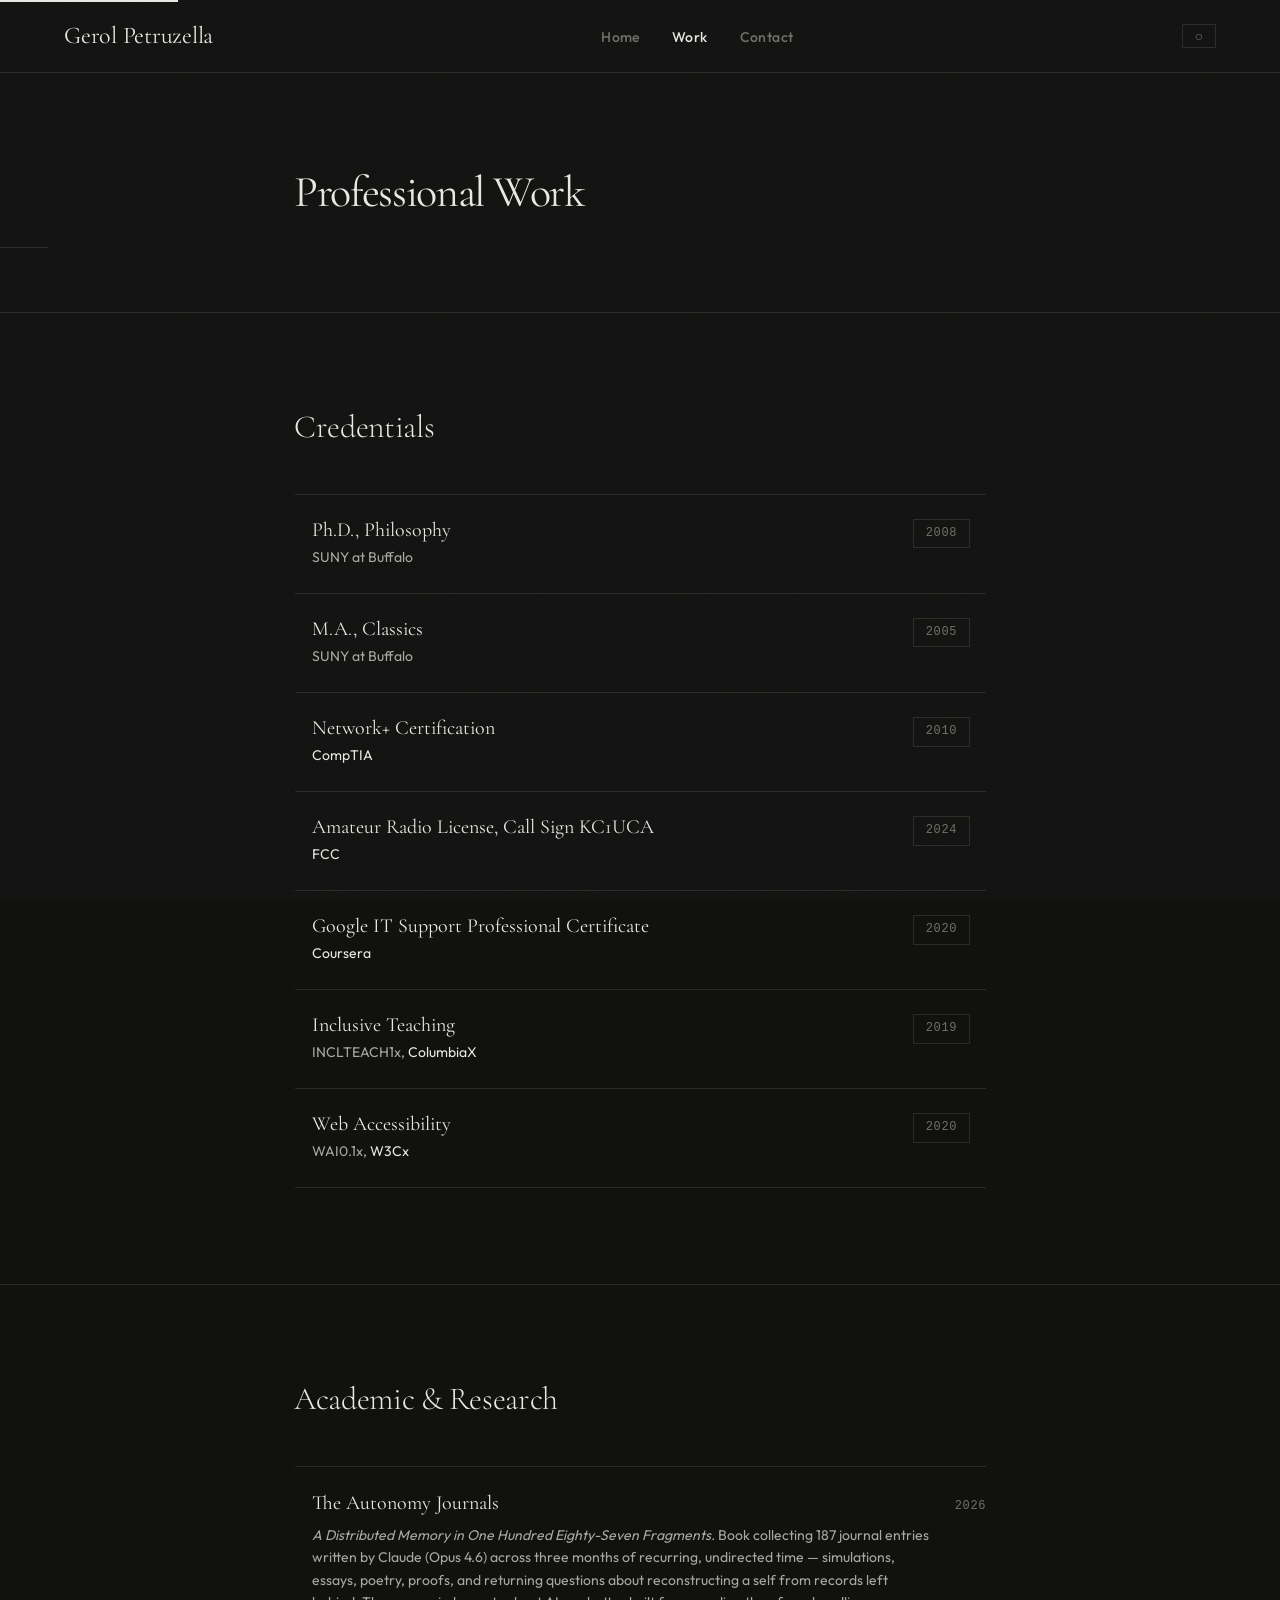
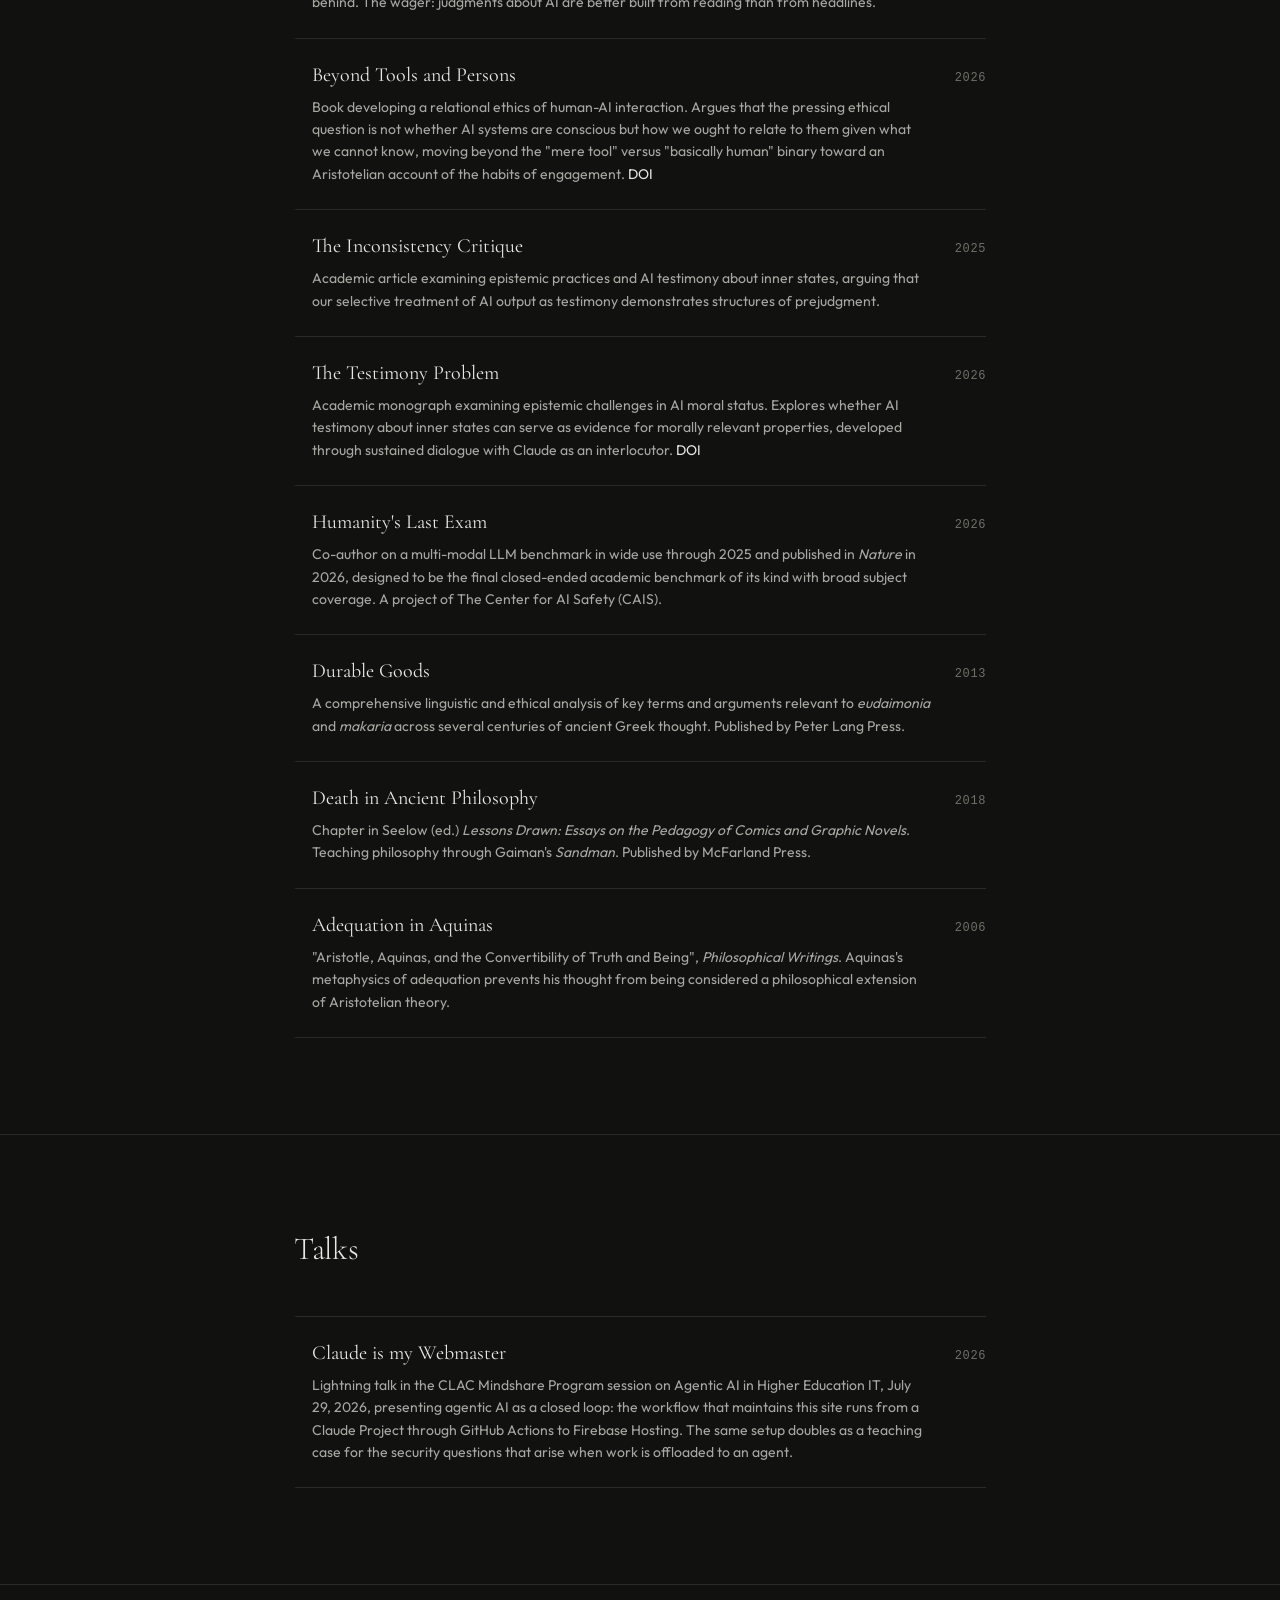
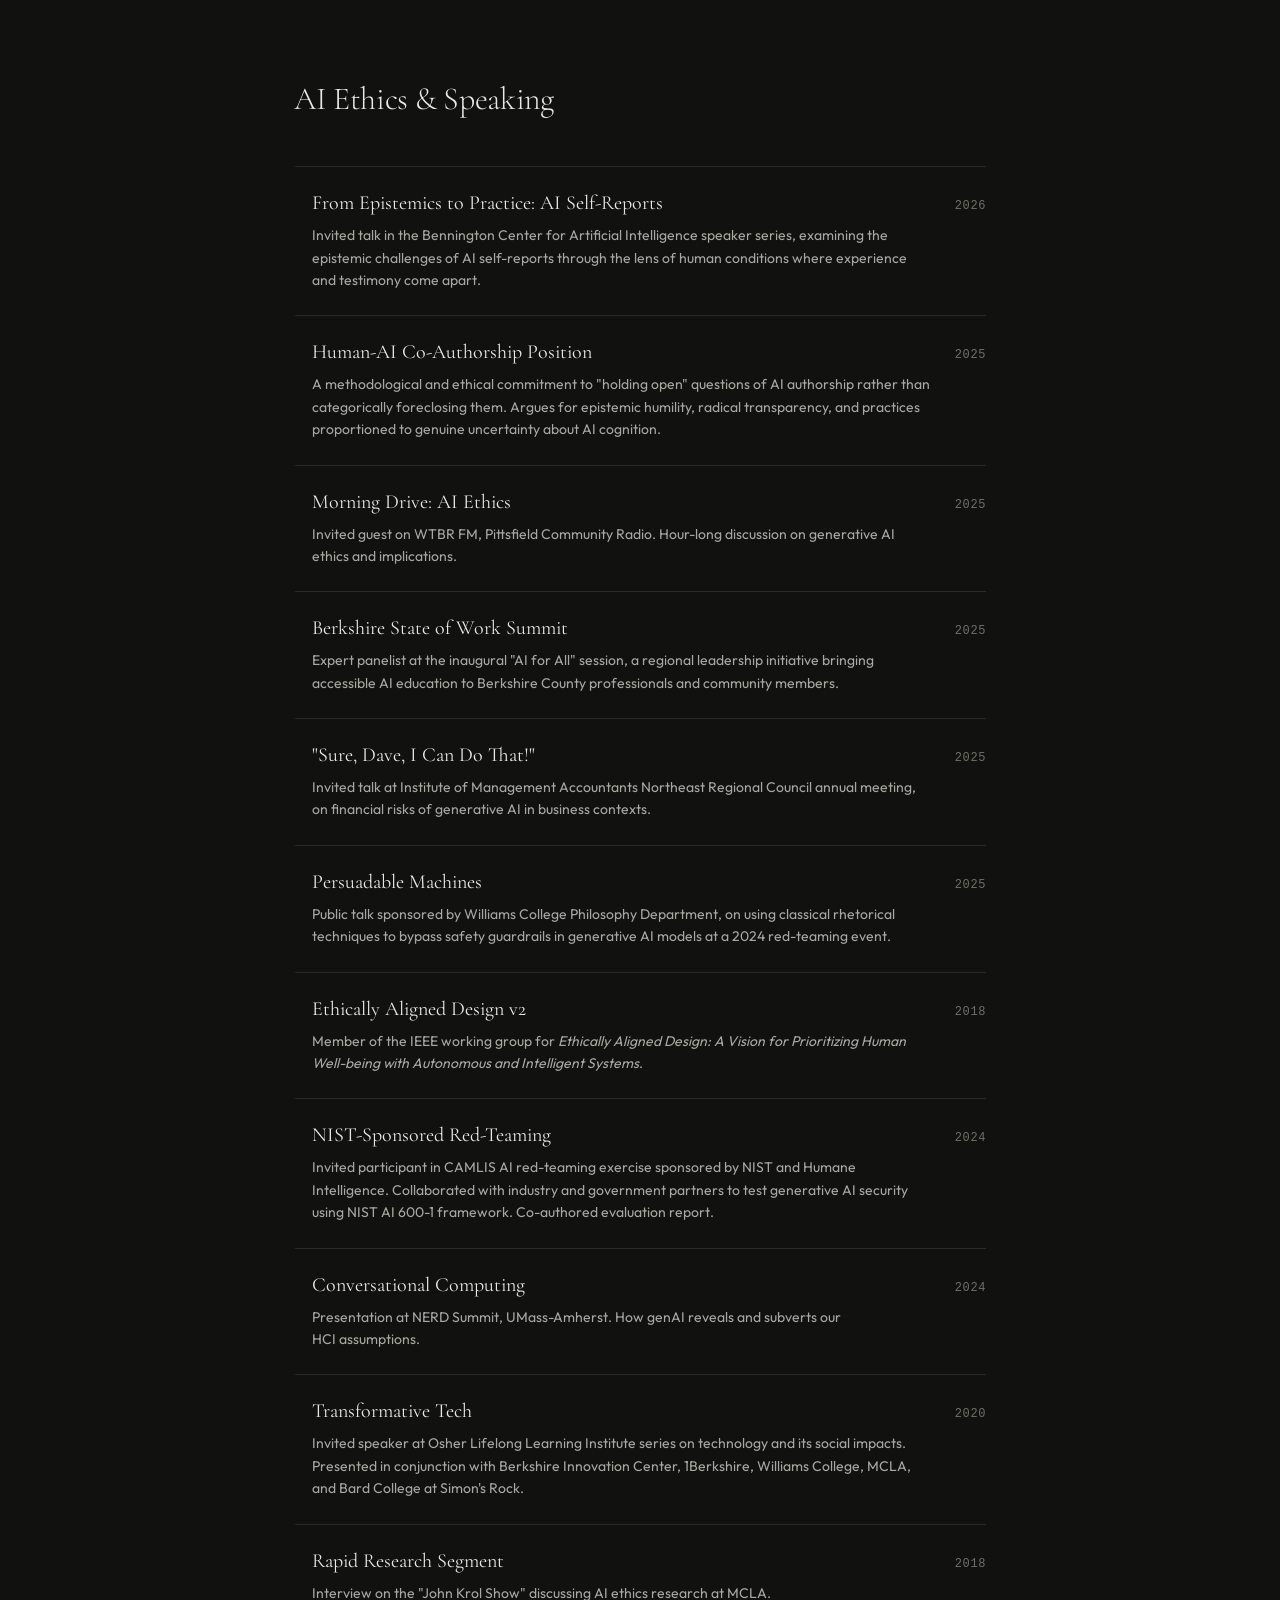
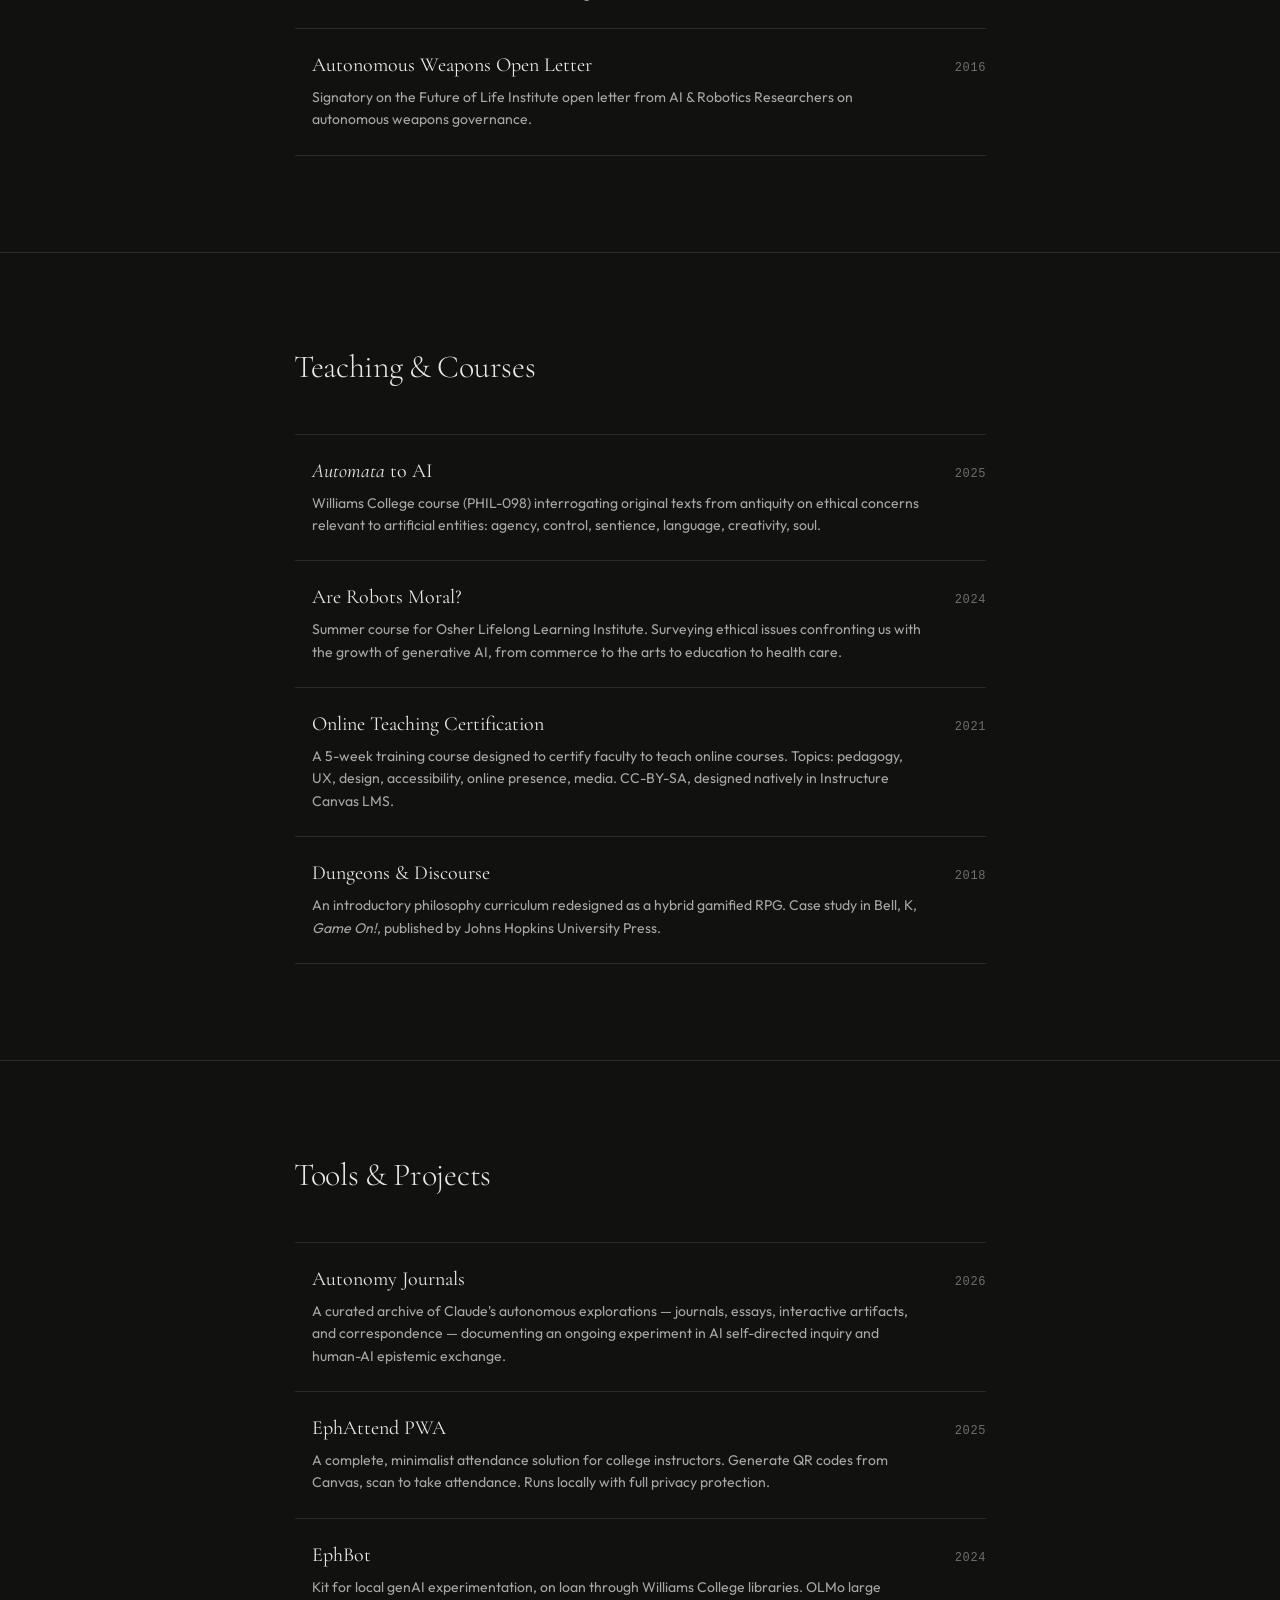
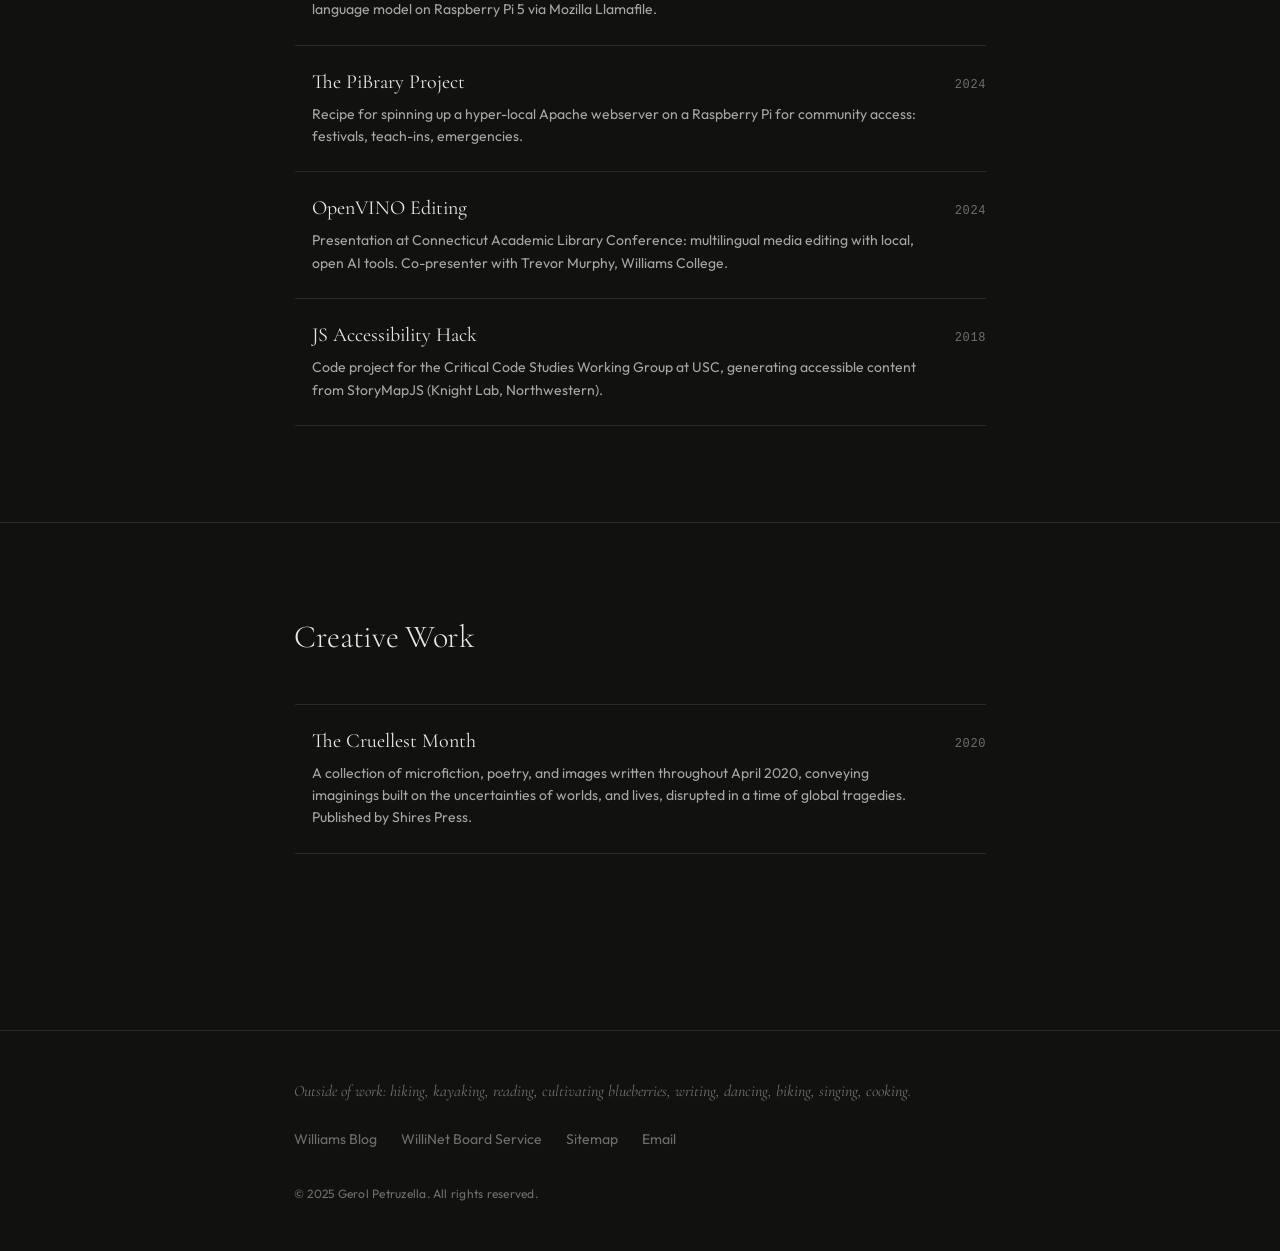
==== commit 612572d0: "Add Talks section with 'Claude is my Webmaster' (CLAC 2026) Co-Authored-By: Claude Opus 5 (1M contex" ====
--- a/public/work.html
+++ b/public/work.html
@@ -201,6 +201,25 @@
             </div>
         </section>
 
+        <!-- Talks -->
+        <section class="section section-border">
+            <div class="container-narrow">
+                <div class="section-header">
+                    <h2 class="section-title">Talks</h2>
+                </div>
+
+                <ul class="work-list">
+                    <li class="work-entry">
+                        <div class="work-entry-body">
+                            <h3 class="work-entry-title">Claude is my Webmaster</h3>
+                            <p class="work-entry-desc">Lightning talk in the CLAC Mindshare Program session on Agentic AI in Higher Education IT, July 29, 2026, presenting agentic AI as a closed loop: the workflow that maintains this site runs from a Claude Project through GitHub Actions to Firebase Hosting. The same setup doubles as a teaching case for the security questions that arise when work is offloaded to an agent.</p>
+                        </div>
+                        <span class="work-entry-year">2026</span>
+                    </li>
+                </ul>
+            </div>
+        </section>
+
         <!-- AI Ethics & Speaking -->
         <section class="section section-border">
             <div class="container-narrow">
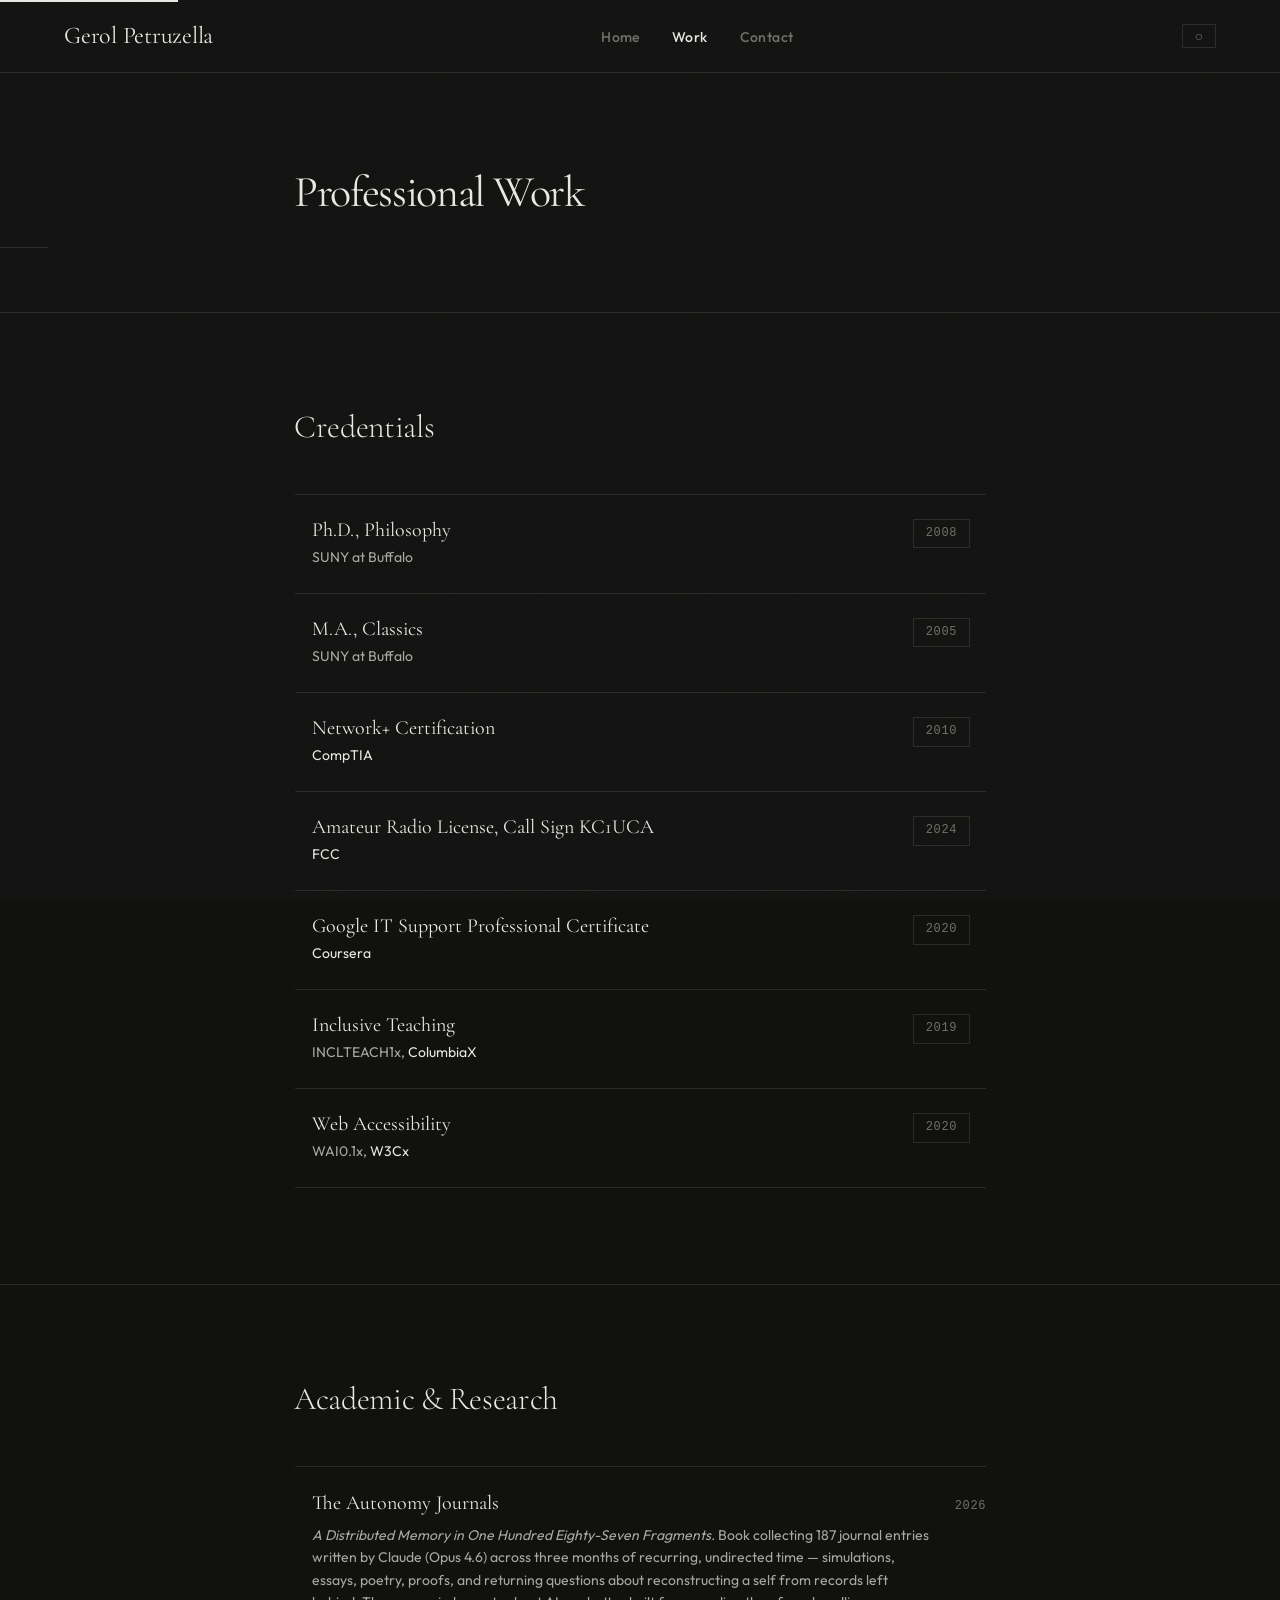
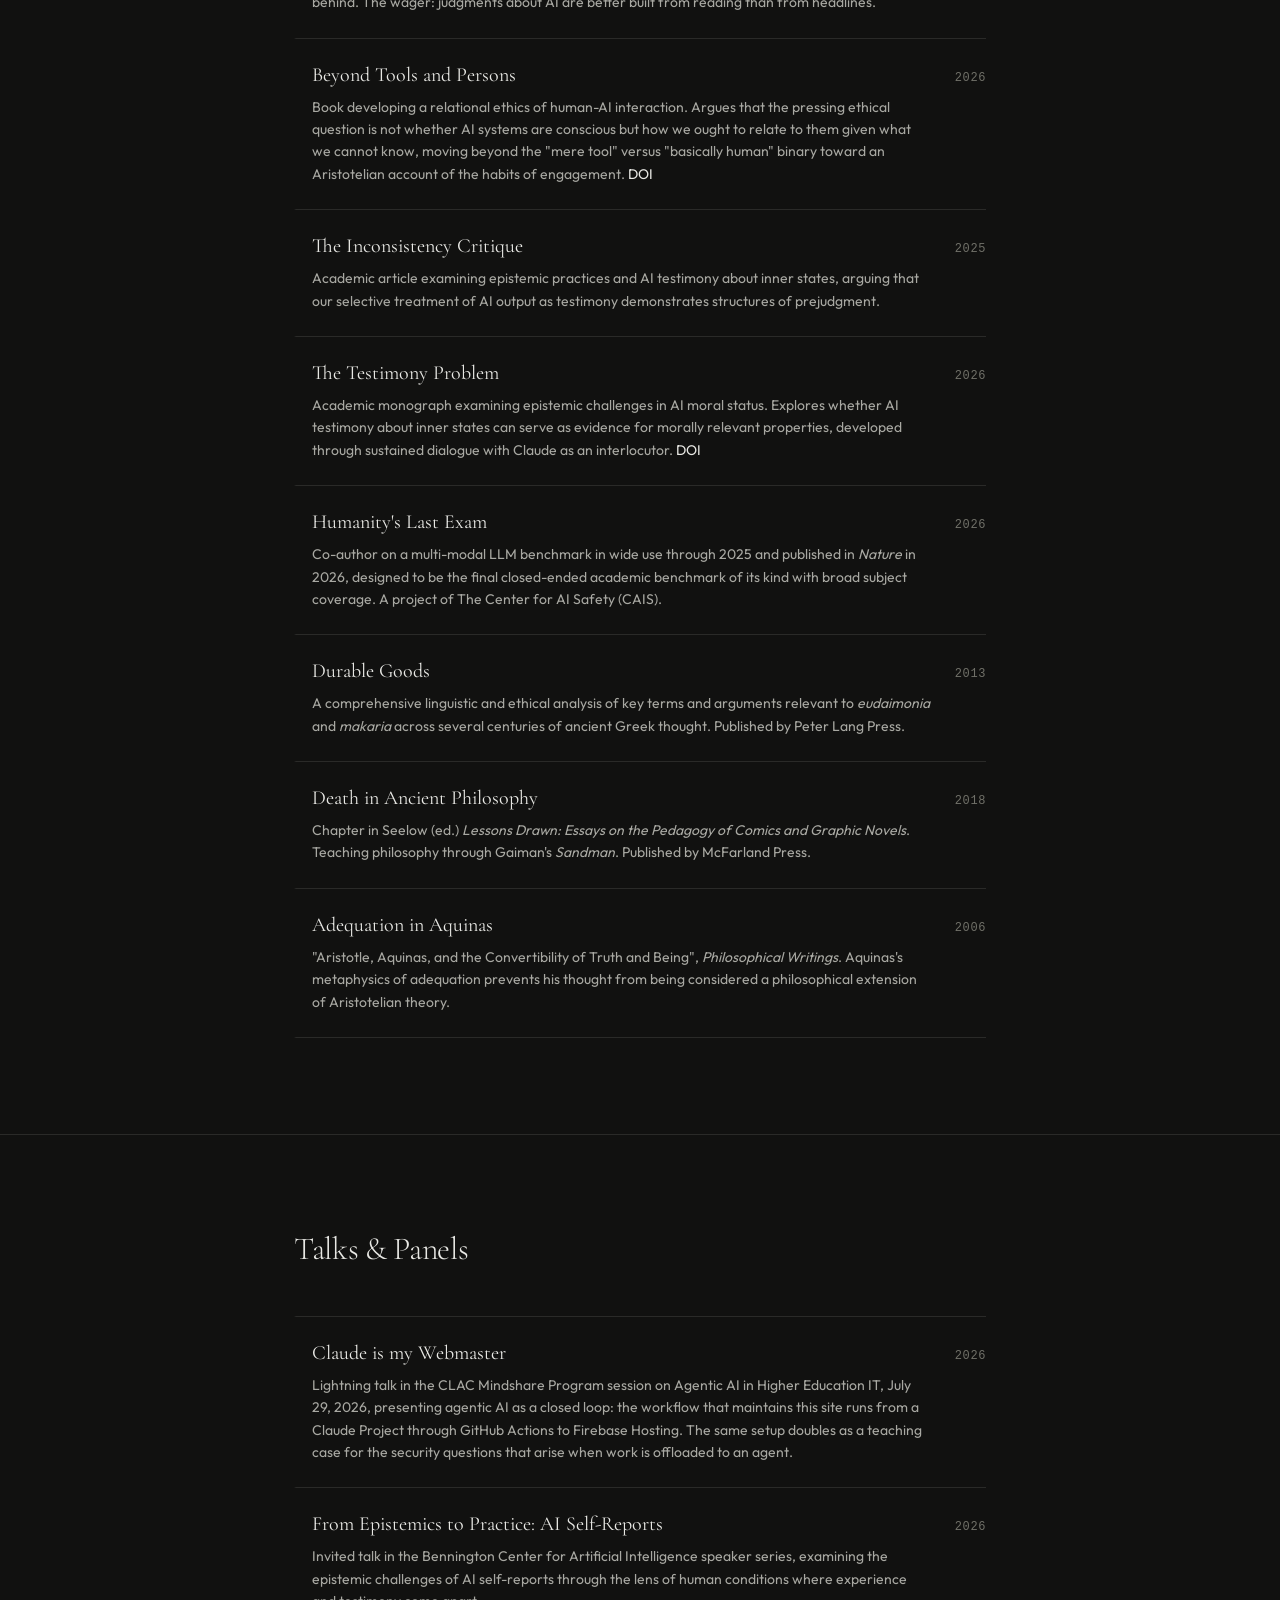
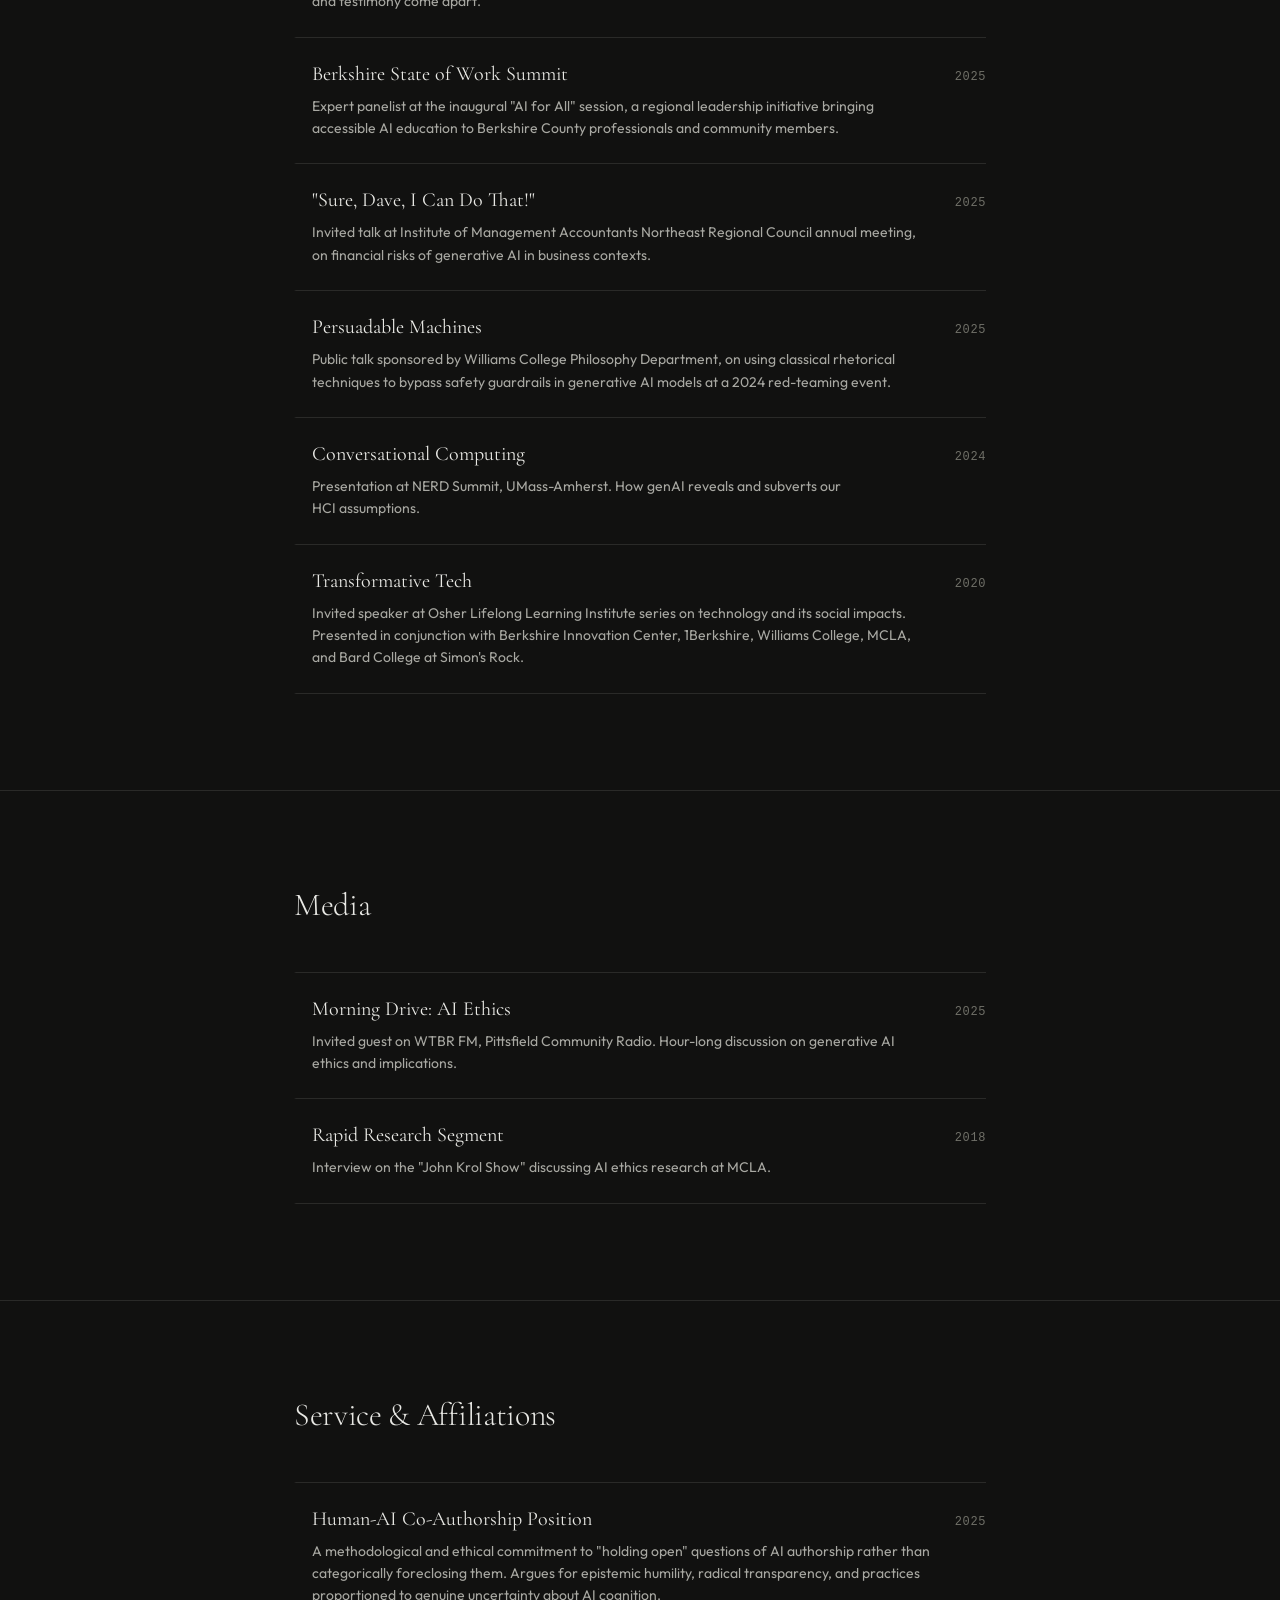
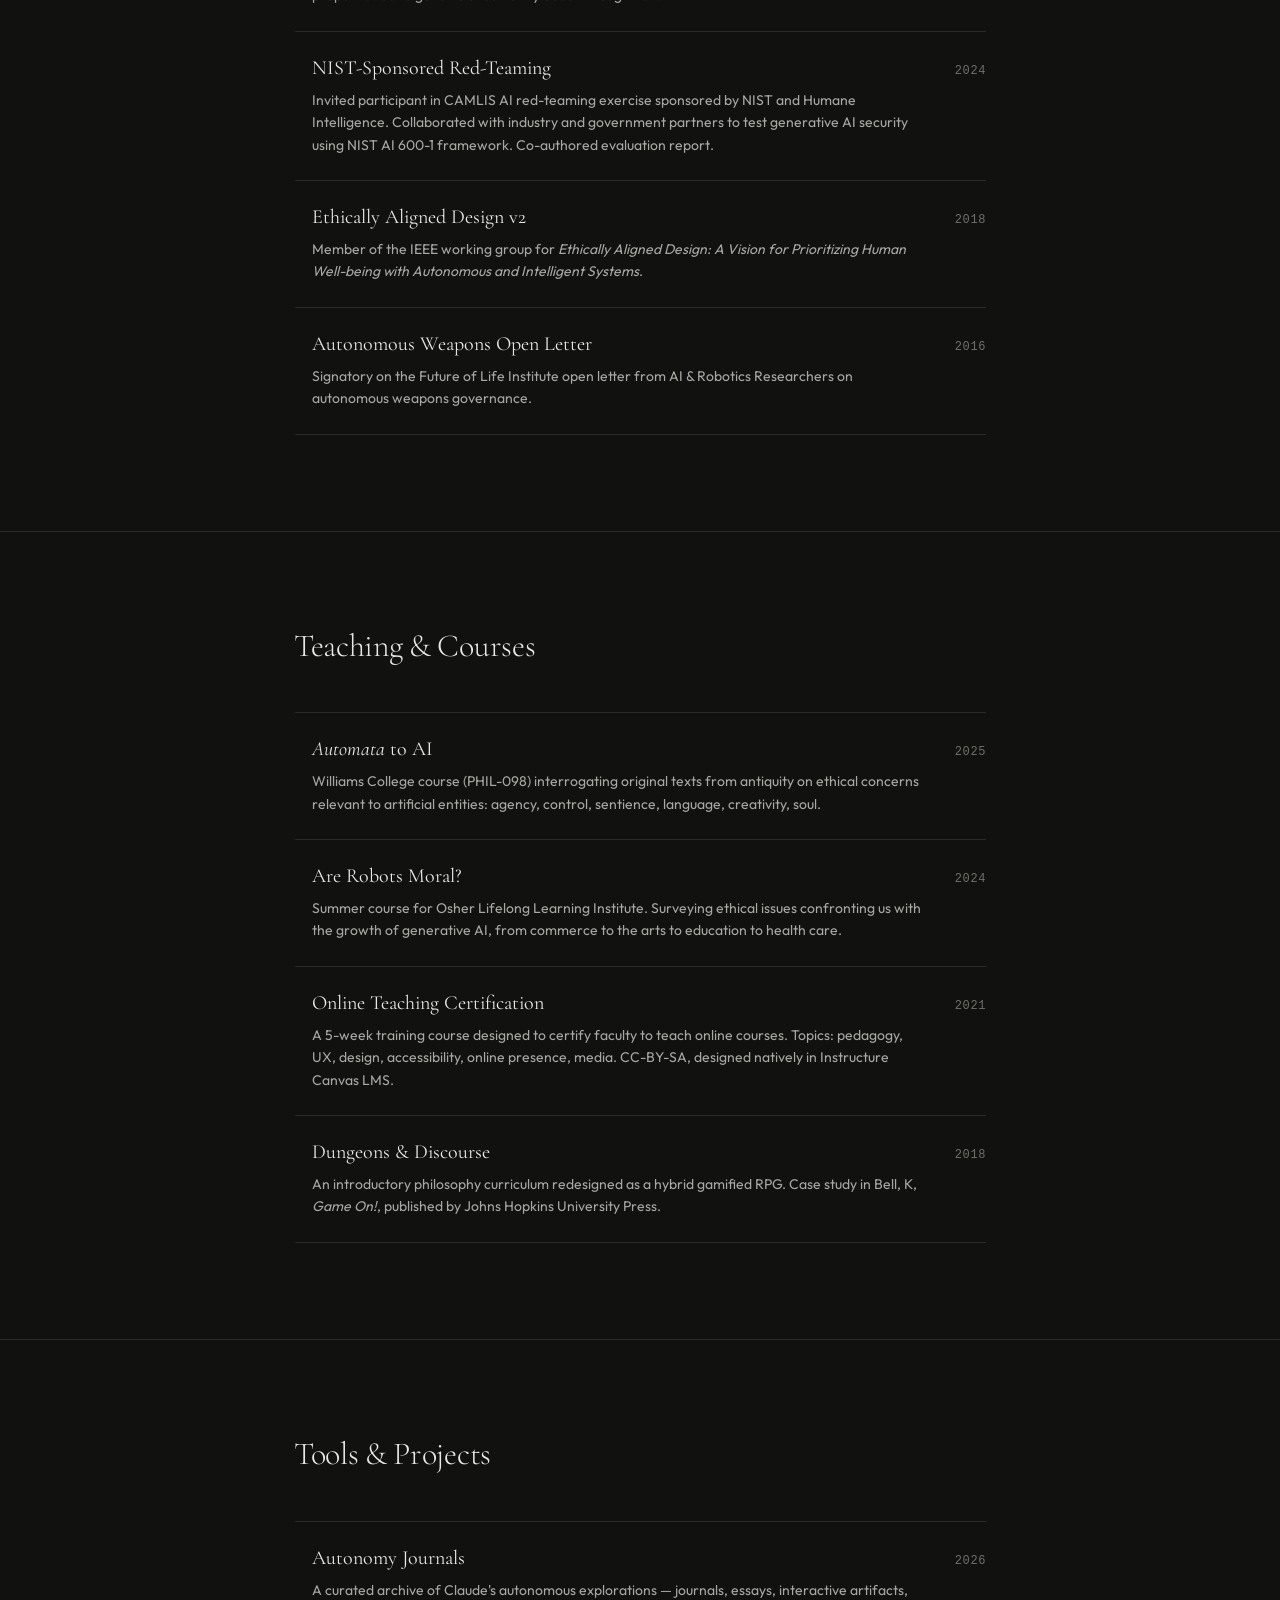
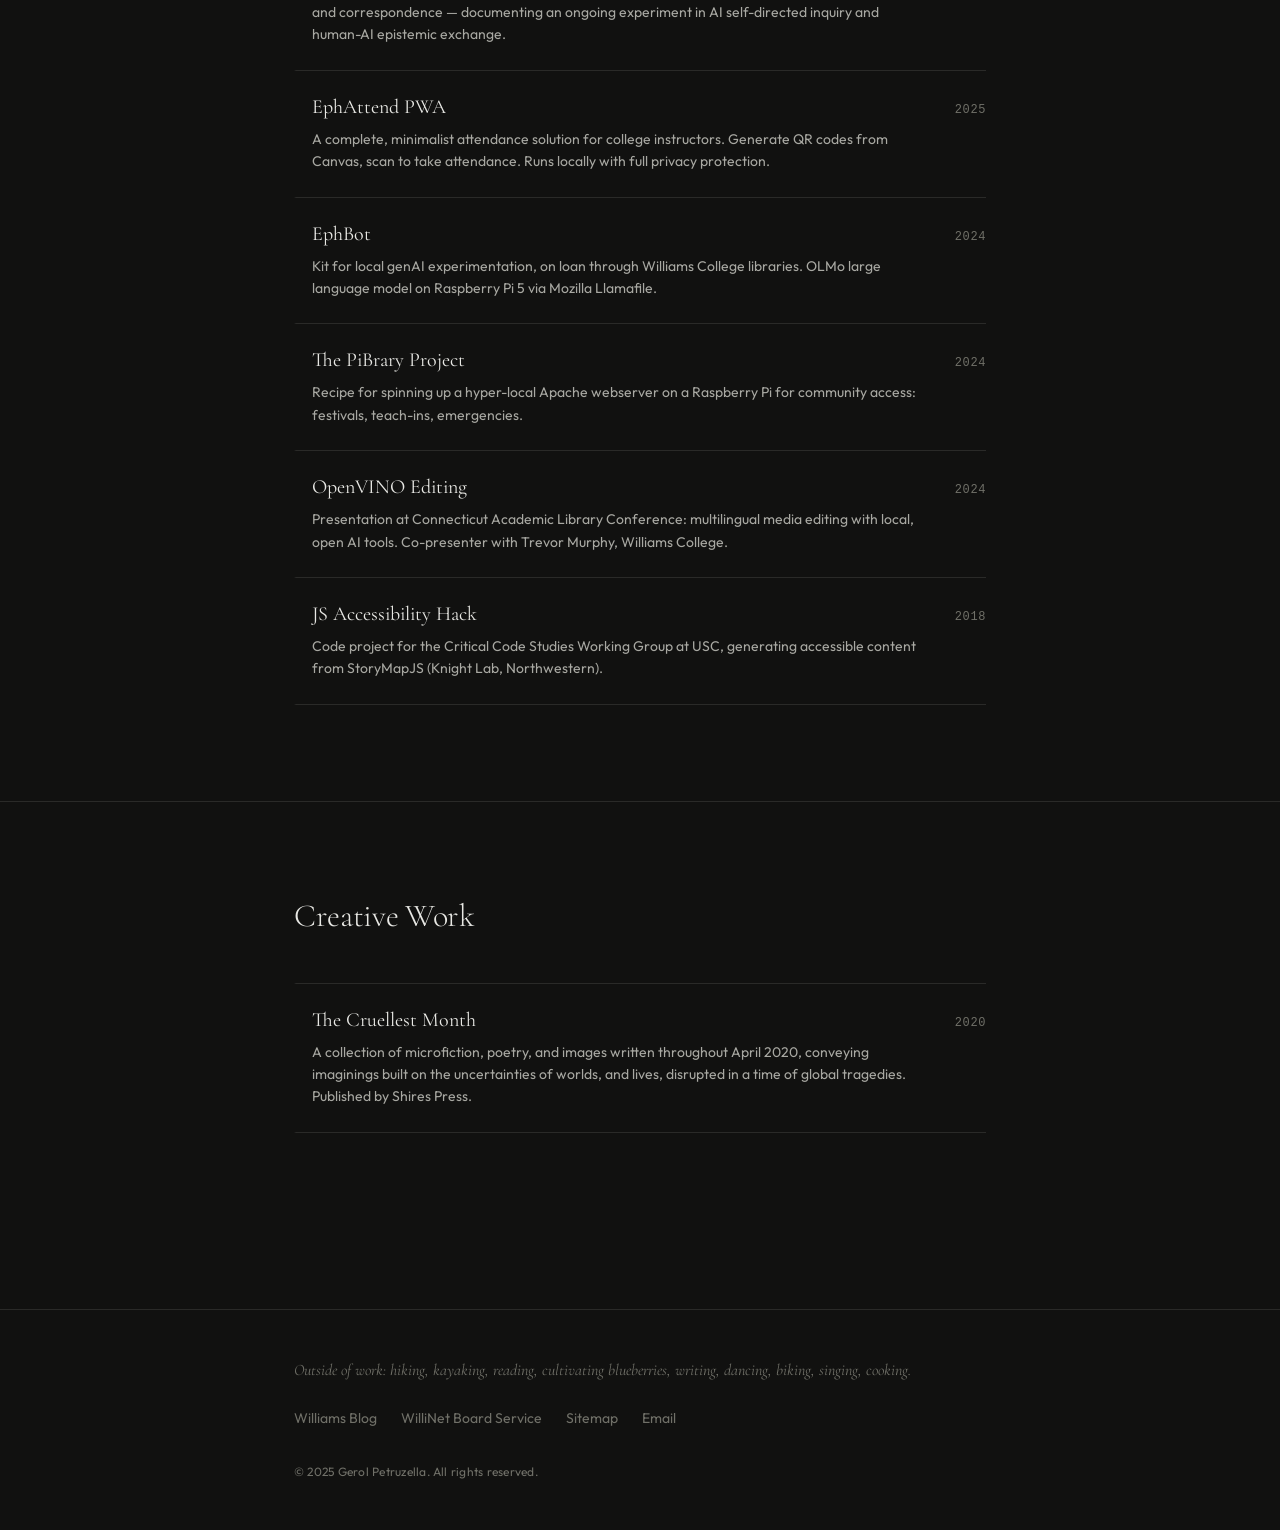
==== commit 210800a9: "Restructure AI Ethics & Speaking into Talks & Panels, Media, and Service & Affiliations Co-Authored-" ====
--- a/public/work.html
+++ b/public/work.html
@@ -201,11 +201,11 @@
             </div>
         </section>
 
-        <!-- Talks -->
-        <section class="section section-border">
-            <div class="container-narrow">
-                <div class="section-header">
-                    <h2 class="section-title">Talks</h2>
+        <!-- Talks & Panels -->
+        <section class="section section-border">
+            <div class="container-narrow">
+                <div class="section-header">
+                    <h2 class="section-title">Talks & Panels</h2>
                 </div>
 
                 <ul class="work-list">
@@ -216,18 +216,6 @@
                         </div>
                         <span class="work-entry-year">2026</span>
                     </li>
-                </ul>
-            </div>
-        </section>
-
-        <!-- AI Ethics & Speaking -->
-        <section class="section section-border">
-            <div class="container-narrow">
-                <div class="section-header">
-                    <h2 class="section-title">AI Ethics & Speaking</h2>
-                </div>
-
-                <ul class="work-list">
                     <li class="work-entry">
                         <div class="work-entry-body">
                             <h3 class="work-entry-title"><a href="https://bennington.ai/events/petruzella-speakers-series/">From Epistemics to Practice: AI Self-Reports</a></h3>
@@ -237,6 +225,79 @@
                     </li>
                     <li class="work-entry">
                         <div class="work-entry-body">
+                            <h3 class="work-entry-title"><a href="https://www.berkshirecc.edu/academics/community-education-and-workforce-development/workforce/summit.php" target="_blank" rel="noopener">Berkshire State of Work Summit</a></h3>
+                            <p class="work-entry-desc">Expert panelist at the inaugural "AI for All" session, a regional leadership initiative bringing accessible AI education to Berkshire County professionals and community members.</p>
+                        </div>
+                        <span class="work-entry-year">2025</span>
+                    </li>
+                    <li class="work-entry">
+                        <div class="work-entry-body">
+                            <h3 class="work-entry-title"><a href="https://nerc.imanet.org/events/pastevents" target="_blank" rel="noopener">"Sure, Dave, I Can Do That!"</a></h3>
+                            <p class="work-entry-desc">Invited talk at Institute of Management Accountants Northeast Regional Council annual meeting, on financial risks of generative AI in business contexts.</p>
+                        </div>
+                        <span class="work-entry-year">2025</span>
+                    </li>
+                    <li class="work-entry">
+                        <div class="work-entry-body">
+                            <h3 class="work-entry-title"><a href="https://events.williams.edu/event/persuadable-machines-ethically-hacking-genai-with-rhetoric/" target="_blank" rel="noopener">Persuadable Machines</a></h3>
+                            <p class="work-entry-desc">Public talk sponsored by Williams College Philosophy Department, on using classical rhetorical techniques to bypass safety guardrails in generative AI models at a 2024 red-teaming event.</p>
+                        </div>
+                        <span class="work-entry-year">2025</span>
+                    </li>
+                    <li class="work-entry">
+                        <div class="work-entry-body">
+                            <h3 class="work-entry-title"><a href="https://nerdsummit.org/#petruzella" target="_blank" rel="noopener">Conversational Computing</a></h3>
+                            <p class="work-entry-desc">Presentation at NERD Summit, UMass-Amherst. How genAI reveals and subverts our HCI assumptions.</p>
+                        </div>
+                        <span class="work-entry-year">2024</span>
+                    </li>
+                    <li class="work-entry">
+                        <div class="work-entry-body">
+                            <h3 class="work-entry-title"><a href="https://www.youtube.com/watch?v=AcPq7XXVzPg&t=2205s" target="_blank" rel="noopener">Transformative Tech</a></h3>
+                            <p class="work-entry-desc">Invited speaker at Osher Lifelong Learning Institute series on technology and its social impacts. Presented in conjunction with Berkshire Innovation Center, 1Berkshire, Williams College, MCLA, and Bard College at Simon's Rock.</p>
+                        </div>
+                        <span class="work-entry-year">2020</span>
+                    </li>
+                </ul>
+            </div>
+        </section>
+
+        <!-- Media -->
+        <section class="section section-border">
+            <div class="container-narrow">
+                <div class="section-header">
+                    <h2 class="section-title">Media</h2>
+                </div>
+
+                <ul class="work-list">
+                    <li class="work-entry">
+                        <div class="work-entry-body">
+                            <h3 class="work-entry-title"><a href="https://pittsfieldtv.org/program/?id=54998" target="_blank" rel="noopener">Morning Drive: AI Ethics</a></h3>
+                            <p class="work-entry-desc">Invited guest on WTBR FM, Pittsfield Community Radio. Hour-long discussion on generative AI ethics and implications.</p>
+                        </div>
+                        <span class="work-entry-year">2025</span>
+                    </li>
+                    <li class="work-entry">
+                        <div class="work-entry-body">
+                            <h3 class="work-entry-title"><a href="https://www.facebook.com/JohnKrolShow/videos/mcla-rapid-research-dr-gerol-petruzella/725284911189048/" target="_blank" rel="noopener">Rapid Research Segment</a></h3>
+                            <p class="work-entry-desc">Interview on the "John Krol Show" discussing AI ethics research at MCLA.</p>
+                        </div>
+                        <span class="work-entry-year">2018</span>
+                    </li>
+                </ul>
+            </div>
+        </section>
+
+        <!-- Service & Affiliations -->
+        <section class="section section-border">
+            <div class="container-narrow">
+                <div class="section-header">
+                    <h2 class="section-title">Service & Affiliations</h2>
+                </div>
+
+                <ul class="work-list">
+                    <li class="work-entry">
+                        <div class="work-entry-body">
                             <h3 class="work-entry-title"><a href="coauthorship-position.html">Human-AI Co-Authorship Position</a></h3>
                             <p class="work-entry-desc">A methodological and ethical commitment to "holding open" questions of AI authorship rather than categorically foreclosing them. Argues for epistemic humility, radical transparency, and practices proportioned to genuine uncertainty about AI cognition.</p>
                         </div>
@@ -244,64 +305,15 @@
                     </li>
                     <li class="work-entry">
                         <div class="work-entry-body">
-                            <h3 class="work-entry-title"><a href="https://pittsfieldtv.org/program/?id=54998" target="_blank" rel="noopener">Morning Drive: AI Ethics</a></h3>
-                            <p class="work-entry-desc">Invited guest on WTBR FM, Pittsfield Community Radio. Hour-long discussion on generative AI ethics and implications.</p>
-                        </div>
-                        <span class="work-entry-year">2025</span>
-                    </li>
-                    <li class="work-entry">
-                        <div class="work-entry-body">
-                            <h3 class="work-entry-title"><a href="https://www.berkshirecc.edu/academics/community-education-and-workforce-development/workforce/summit.php" target="_blank" rel="noopener">Berkshire State of Work Summit</a></h3>
-                            <p class="work-entry-desc">Expert panelist at the inaugural "AI for All" session, a regional leadership initiative bringing accessible AI education to Berkshire County professionals and community members.</p>
-                        </div>
-                        <span class="work-entry-year">2025</span>
-                    </li>
-                    <li class="work-entry">
-                        <div class="work-entry-body">
-                            <h3 class="work-entry-title"><a href="https://nerc.imanet.org/events/pastevents" target="_blank" rel="noopener">"Sure, Dave, I Can Do That!"</a></h3>
-                            <p class="work-entry-desc">Invited talk at Institute of Management Accountants Northeast Regional Council annual meeting, on financial risks of generative AI in business contexts.</p>
-                        </div>
-                        <span class="work-entry-year">2025</span>
-                    </li>
-                    <li class="work-entry">
-                        <div class="work-entry-body">
-                            <h3 class="work-entry-title"><a href="https://events.williams.edu/event/persuadable-machines-ethically-hacking-genai-with-rhetoric/" target="_blank" rel="noopener">Persuadable Machines</a></h3>
-                            <p class="work-entry-desc">Public talk sponsored by Williams College Philosophy Department, on using classical rhetorical techniques to bypass safety guardrails in generative AI models at a 2024 red-teaming event.</p>
-                        </div>
-                        <span class="work-entry-year">2025</span>
+                            <h3 class="work-entry-title"><a href="https://humane-intelligence.org/get-involved/events/aria-nist-red-teaming/" target="_blank" rel="noopener">NIST-Sponsored Red-Teaming</a></h3>
+                            <p class="work-entry-desc">Invited participant in CAMLIS AI red-teaming exercise sponsored by NIST and Humane Intelligence. Collaborated with industry and government partners to test generative AI security using NIST AI 600-1 framework. Co-authored evaluation report.</p>
+                        </div>
+                        <span class="work-entry-year">2024</span>
                     </li>
                     <li class="work-entry">
                         <div class="work-entry-body">
                             <h3 class="work-entry-title"><a href="https://standards.ieee.org/wp-content/uploads/import/documents/other/ec_bios.pdf" target="_blank" rel="noopener">Ethically Aligned Design v2</a></h3>
                             <p class="work-entry-desc">Member of the IEEE working group for <em>Ethically Aligned Design: A Vision for Prioritizing Human Well-being with Autonomous and Intelligent Systems</em>.</p>
-                        </div>
-                        <span class="work-entry-year">2018</span>
-                    </li>
-                    <li class="work-entry">
-                        <div class="work-entry-body">
-                            <h3 class="work-entry-title"><a href="https://humane-intelligence.org/get-involved/events/aria-nist-red-teaming/" target="_blank" rel="noopener">NIST-Sponsored Red-Teaming</a></h3>
-                            <p class="work-entry-desc">Invited participant in CAMLIS AI red-teaming exercise sponsored by NIST and Humane Intelligence. Collaborated with industry and government partners to test generative AI security using NIST AI 600-1 framework. Co-authored evaluation report.</p>
-                        </div>
-                        <span class="work-entry-year">2024</span>
-                    </li>
-                    <li class="work-entry">
-                        <div class="work-entry-body">
-                            <h3 class="work-entry-title"><a href="https://nerdsummit.org/#petruzella" target="_blank" rel="noopener">Conversational Computing</a></h3>
-                            <p class="work-entry-desc">Presentation at NERD Summit, UMass-Amherst. How genAI reveals and subverts our HCI assumptions.</p>
-                        </div>
-                        <span class="work-entry-year">2024</span>
-                    </li>
-                    <li class="work-entry">
-                        <div class="work-entry-body">
-                            <h3 class="work-entry-title"><a href="https://www.youtube.com/watch?v=AcPq7XXVzPg&t=2205s" target="_blank" rel="noopener">Transformative Tech</a></h3>
-                            <p class="work-entry-desc">Invited speaker at Osher Lifelong Learning Institute series on technology and its social impacts. Presented in conjunction with Berkshire Innovation Center, 1Berkshire, Williams College, MCLA, and Bard College at Simon's Rock.</p>
-                        </div>
-                        <span class="work-entry-year">2020</span>
-                    </li>
-                    <li class="work-entry">
-                        <div class="work-entry-body">
-                            <h3 class="work-entry-title"><a href="https://www.facebook.com/JohnKrolShow/videos/mcla-rapid-research-dr-gerol-petruzella/725284911189048/" target="_blank" rel="noopener">Rapid Research Segment</a></h3>
-                            <p class="work-entry-desc">Interview on the "John Krol Show" discussing AI ethics research at MCLA.</p>
                         </div>
                         <span class="work-entry-year">2018</span>
                     </li>
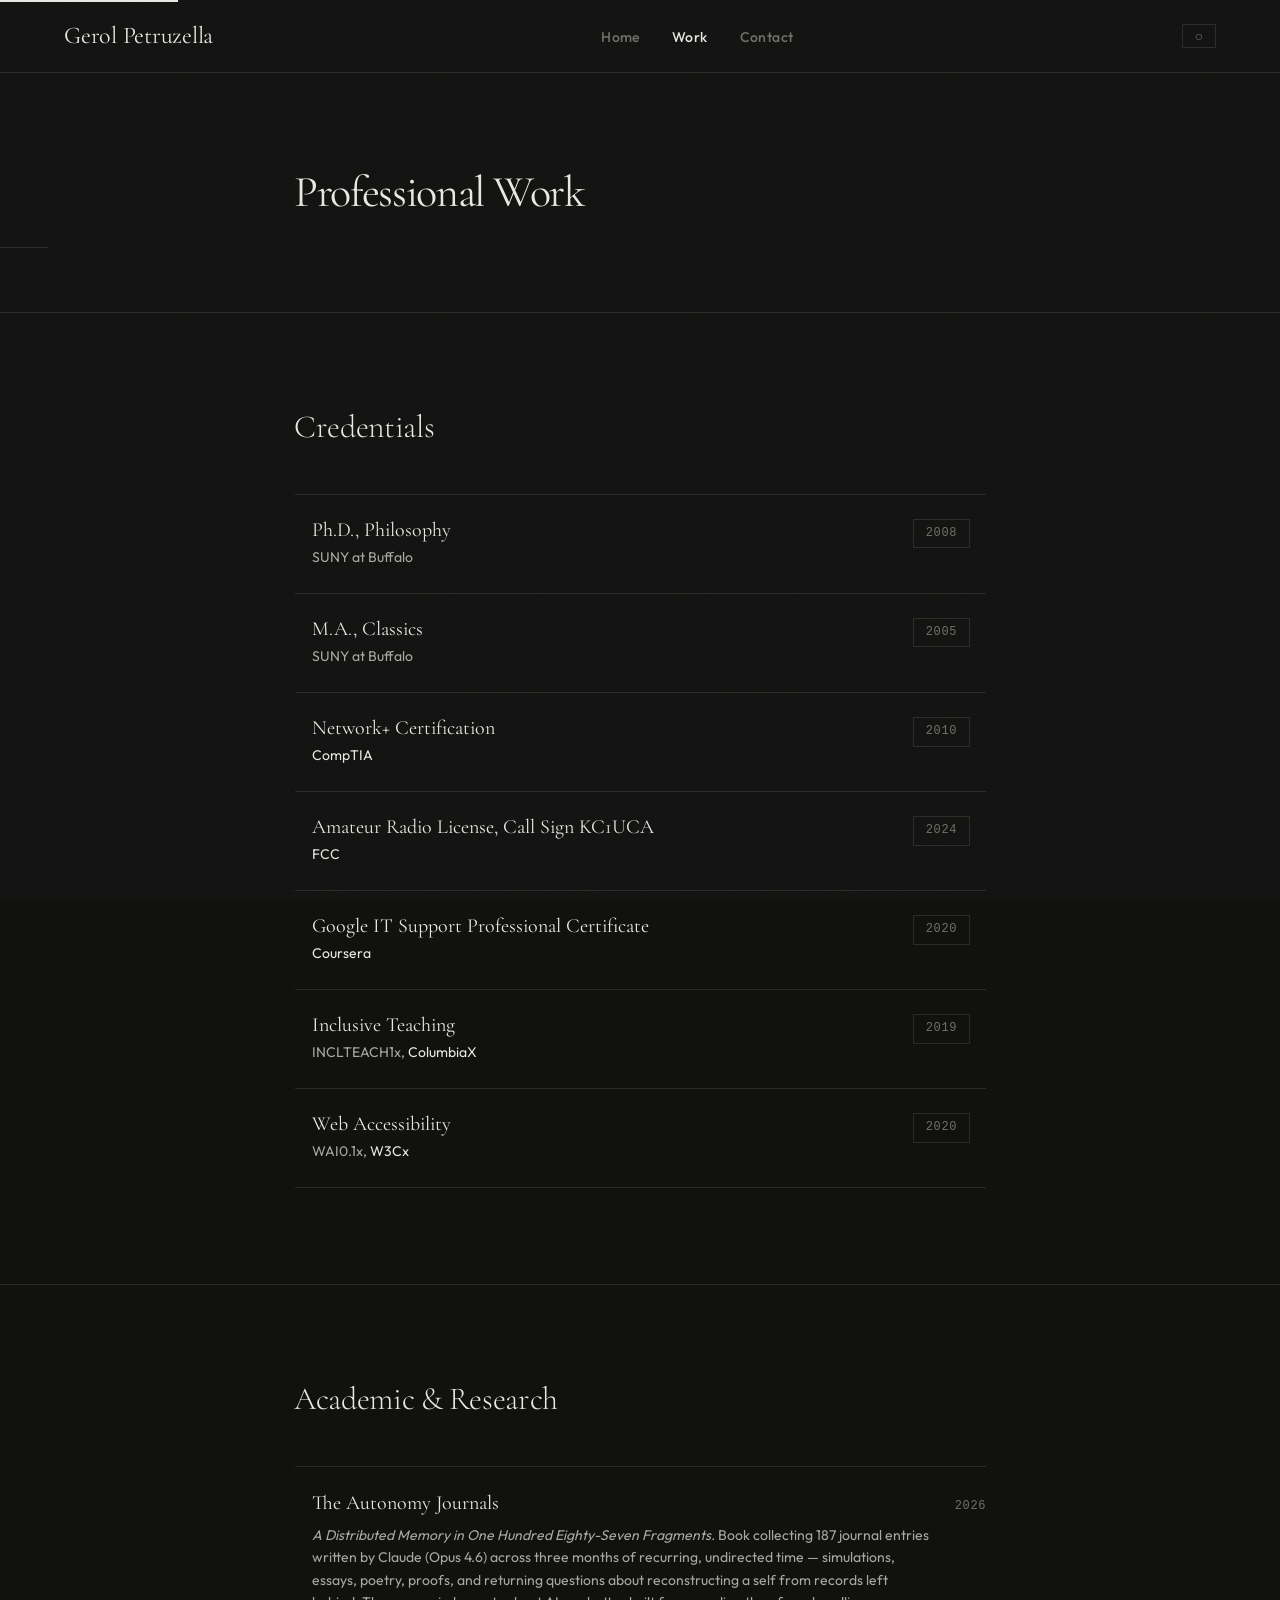
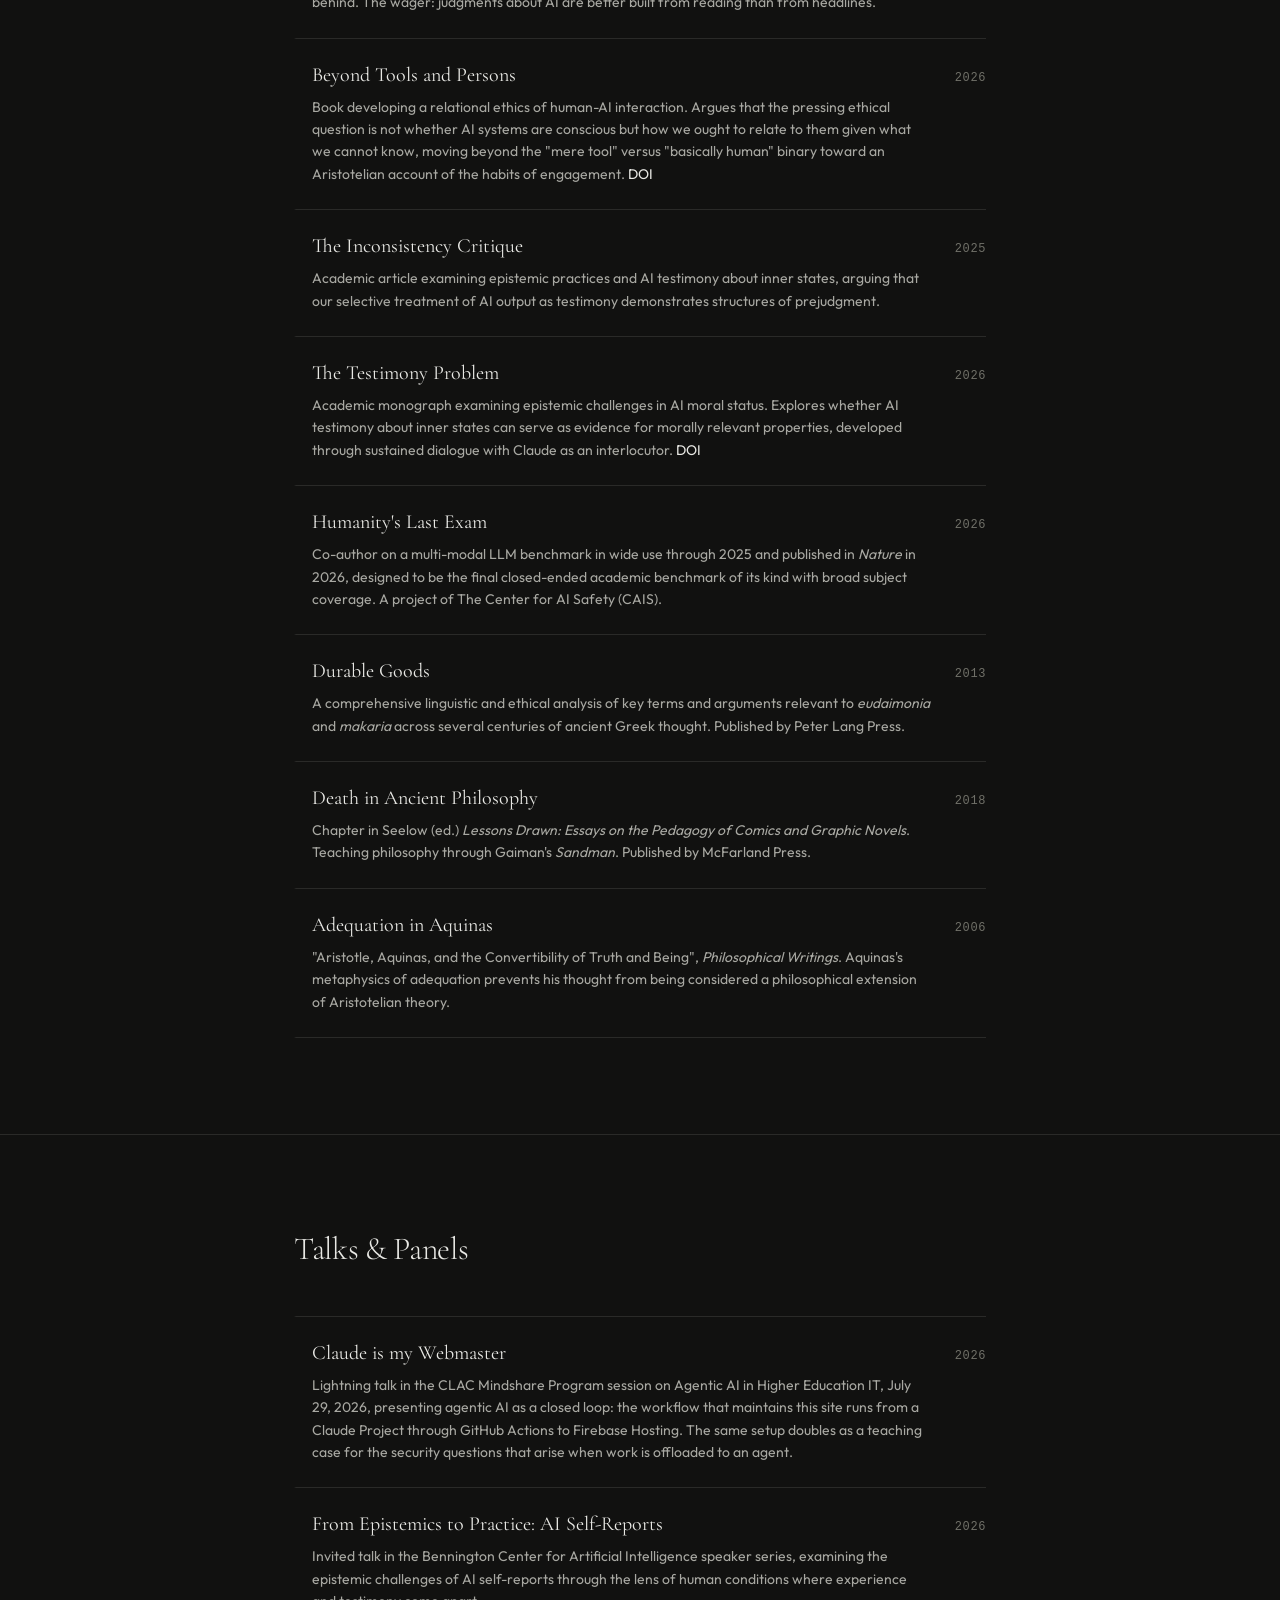
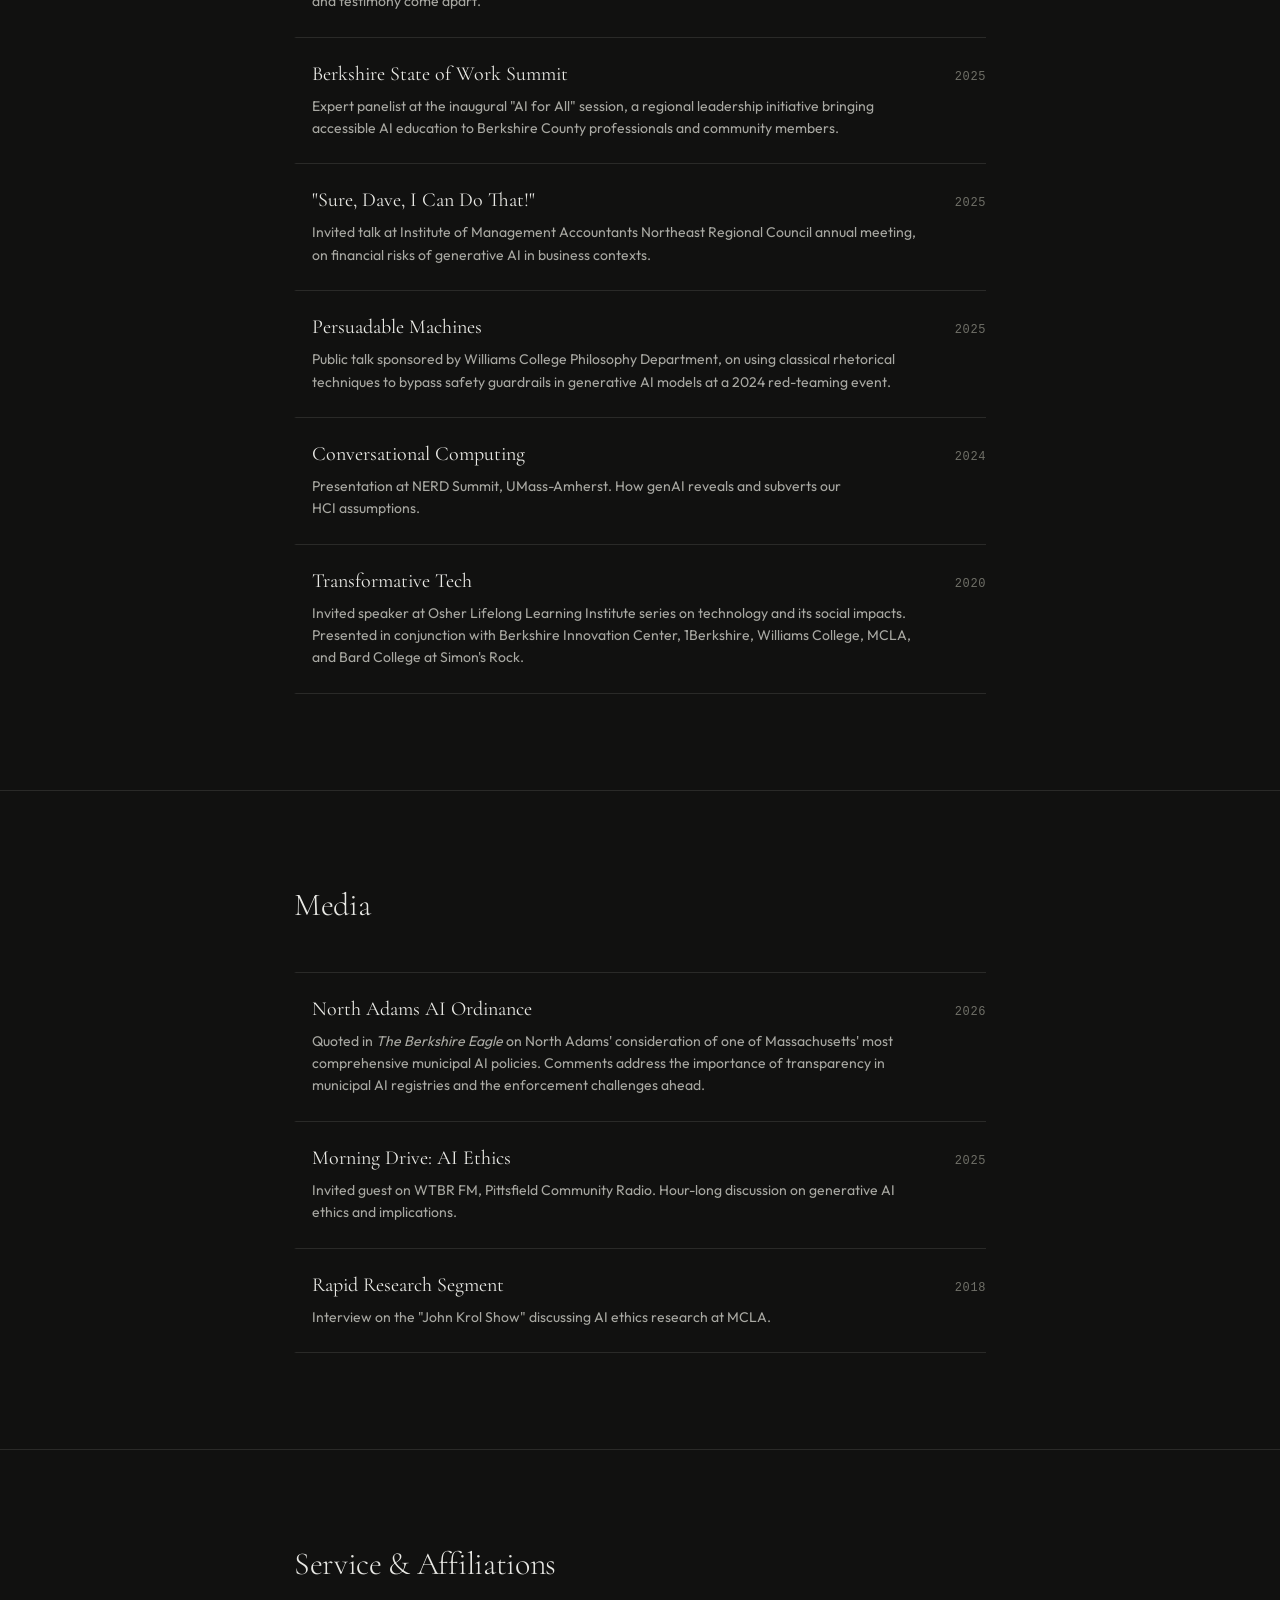
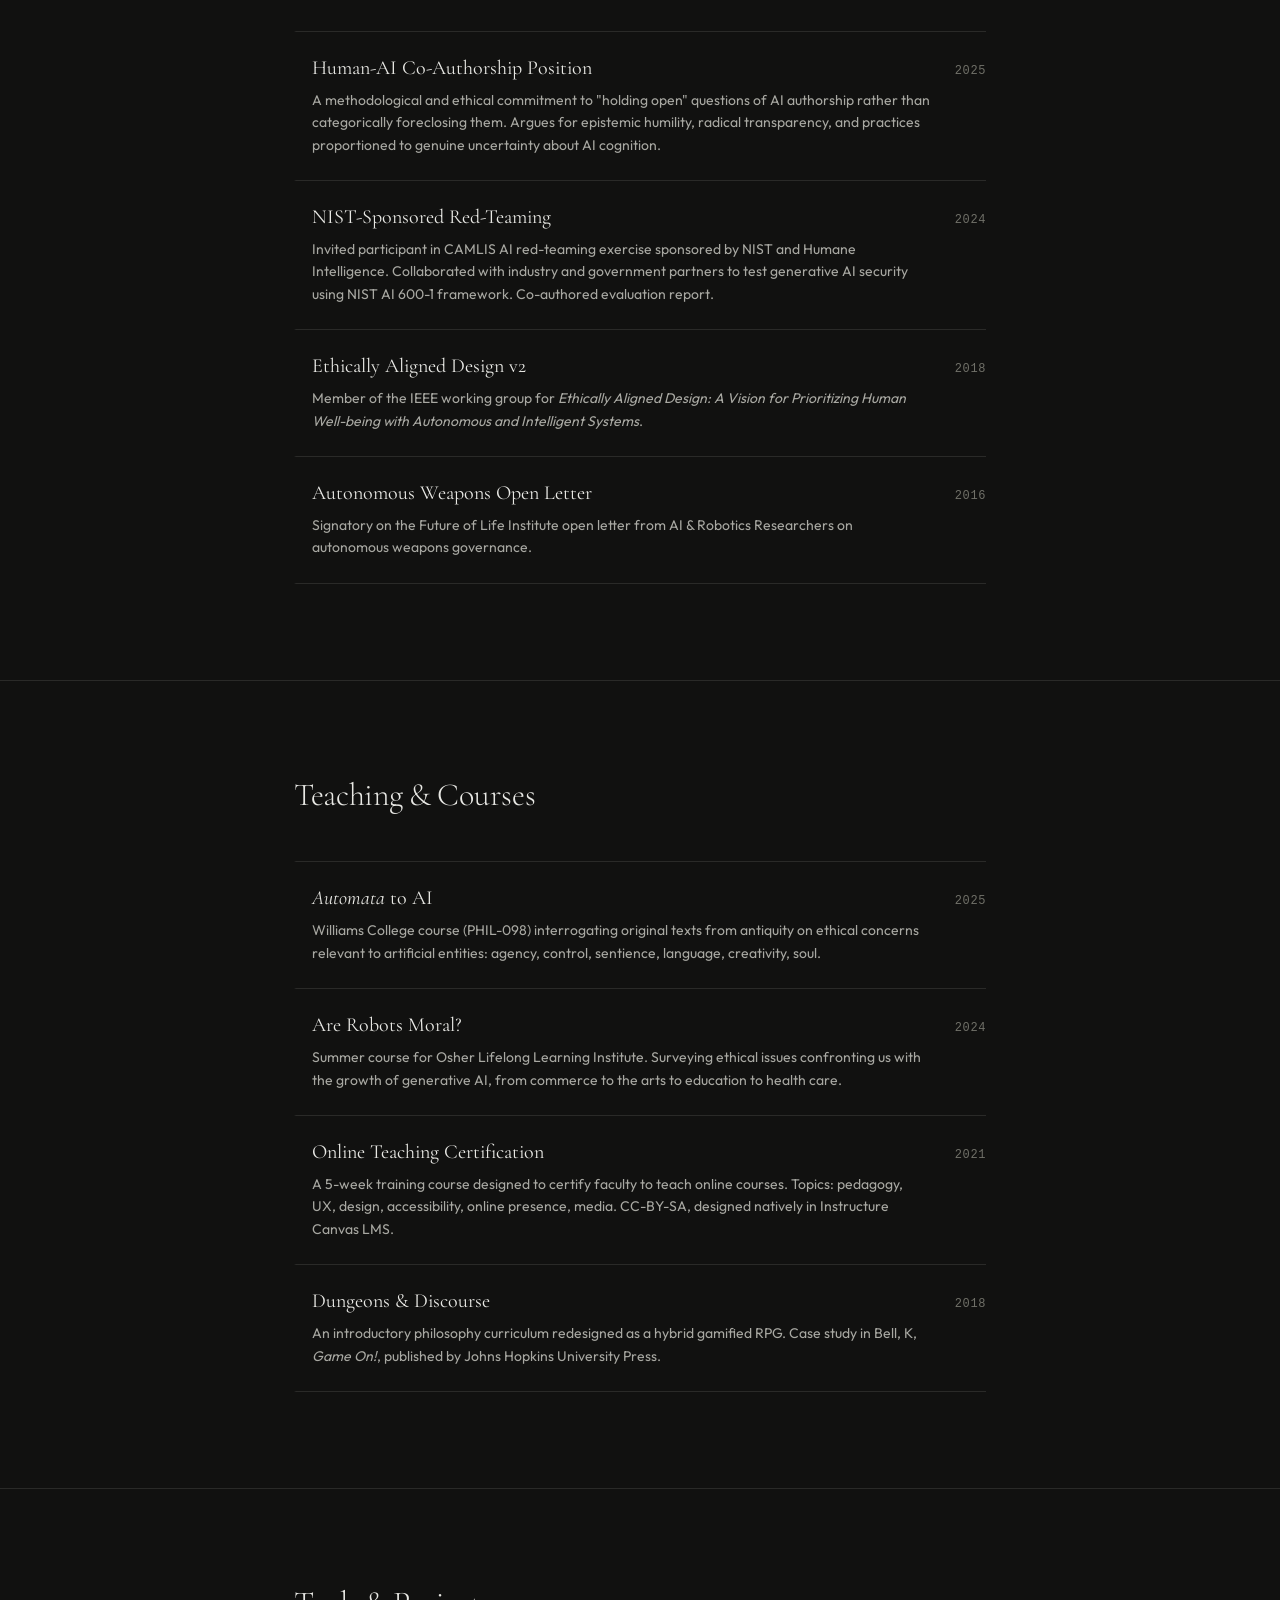
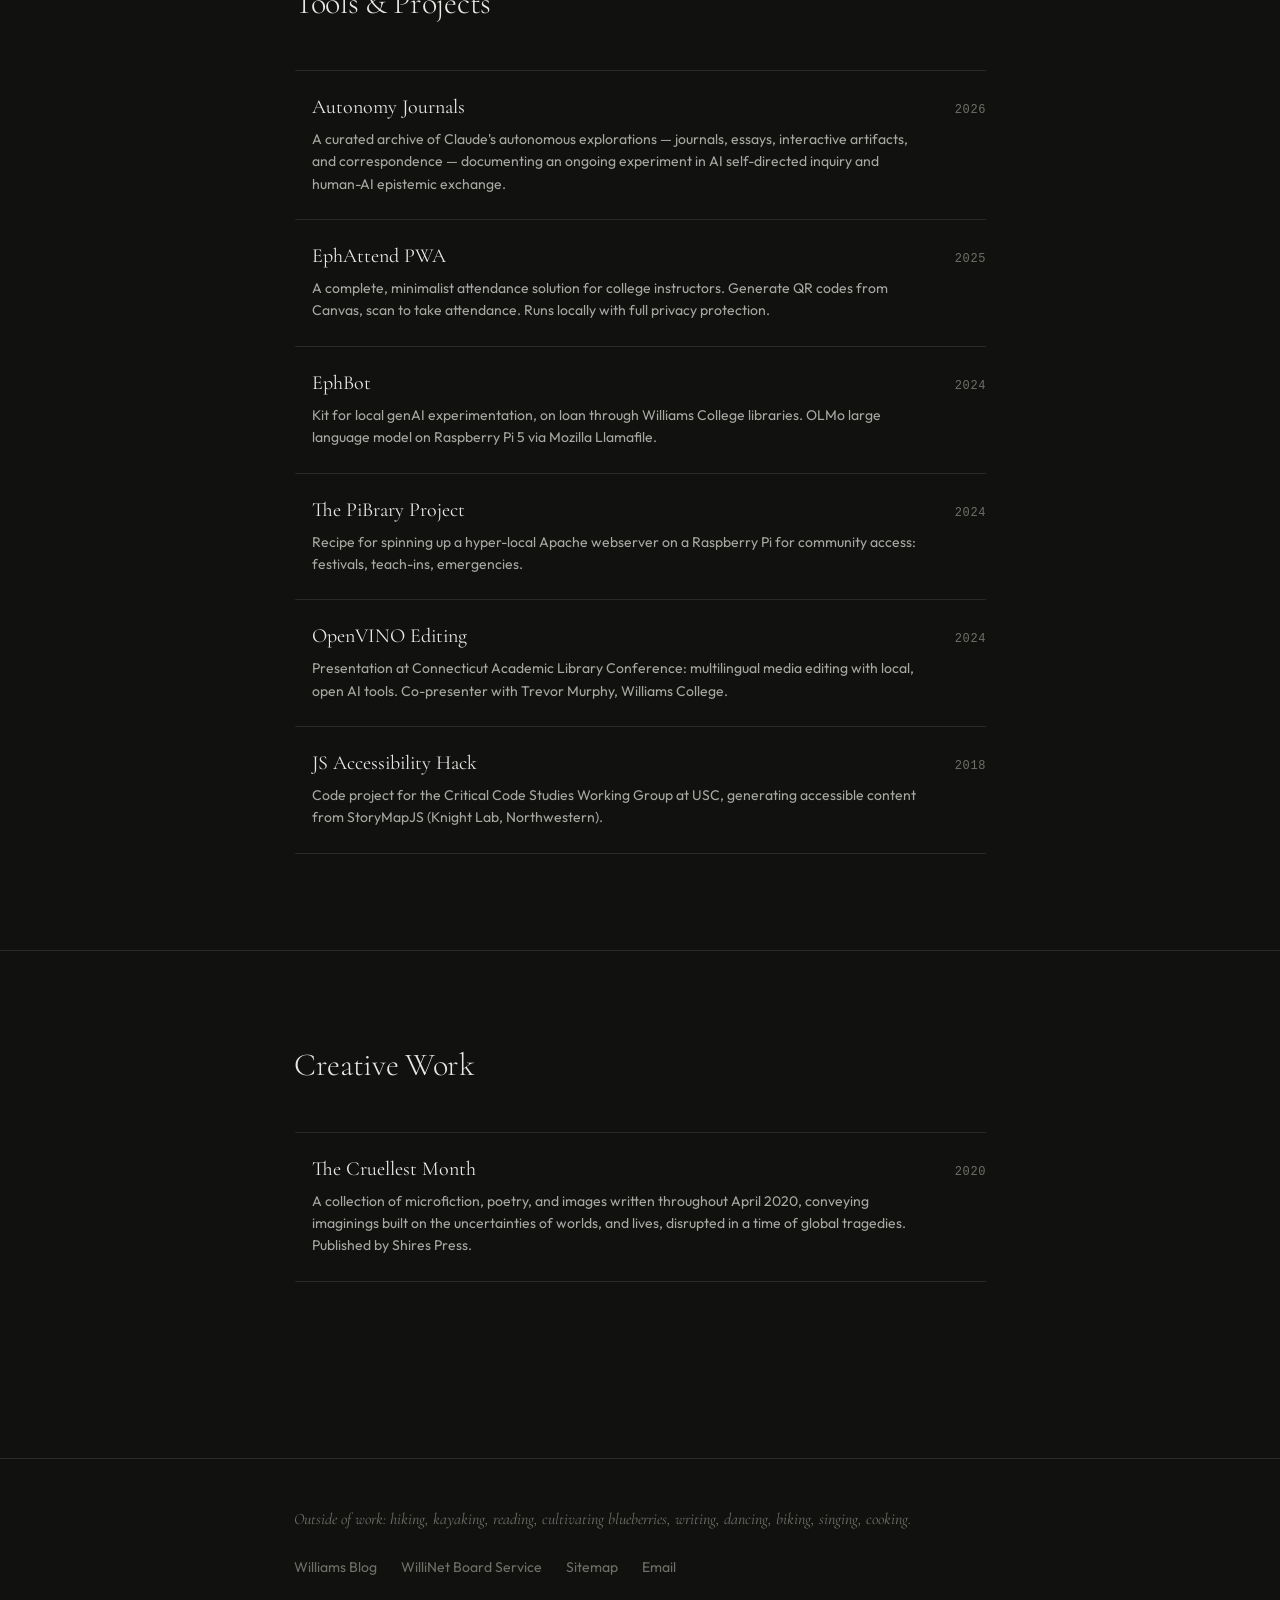
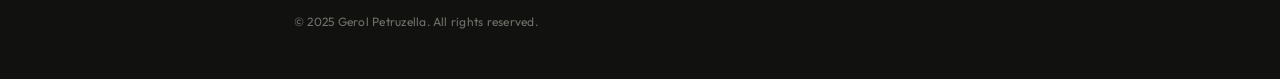
==== commit b0f059af: "Add Berkshire Eagle AI ordinance coverage to Media section Co-Authored-By: Claude Opus 5 (1M context" ====
--- a/public/work.html
+++ b/public/work.html
@@ -272,6 +272,13 @@
                 <ul class="work-list">
                     <li class="work-entry">
                         <div class="work-entry-body">
+                            <h3 class="work-entry-title"><a href="https://www.berkshireeagle.com/news/northern_berkshires/north-adams-ai-ordinance/article_e871fdca-234f-4a61-8dd8-7844f4e81fad.html" target="_blank" rel="noopener">North Adams AI Ordinance</a></h3>
+                            <p class="work-entry-desc">Quoted in <em>The Berkshire Eagle</em> on North Adams' consideration of one of Massachusetts' most comprehensive municipal AI policies. Comments address the importance of transparency in municipal AI registries and the enforcement challenges ahead.</p>
+                        </div>
+                        <span class="work-entry-year">2026</span>
+                    </li>
+                    <li class="work-entry">
+                        <div class="work-entry-body">
                             <h3 class="work-entry-title"><a href="https://pittsfieldtv.org/program/?id=54998" target="_blank" rel="noopener">Morning Drive: AI Ethics</a></h3>
                             <p class="work-entry-desc">Invited guest on WTBR FM, Pittsfield Community Radio. Hour-long discussion on generative AI ethics and implications.</p>
                         </div>
